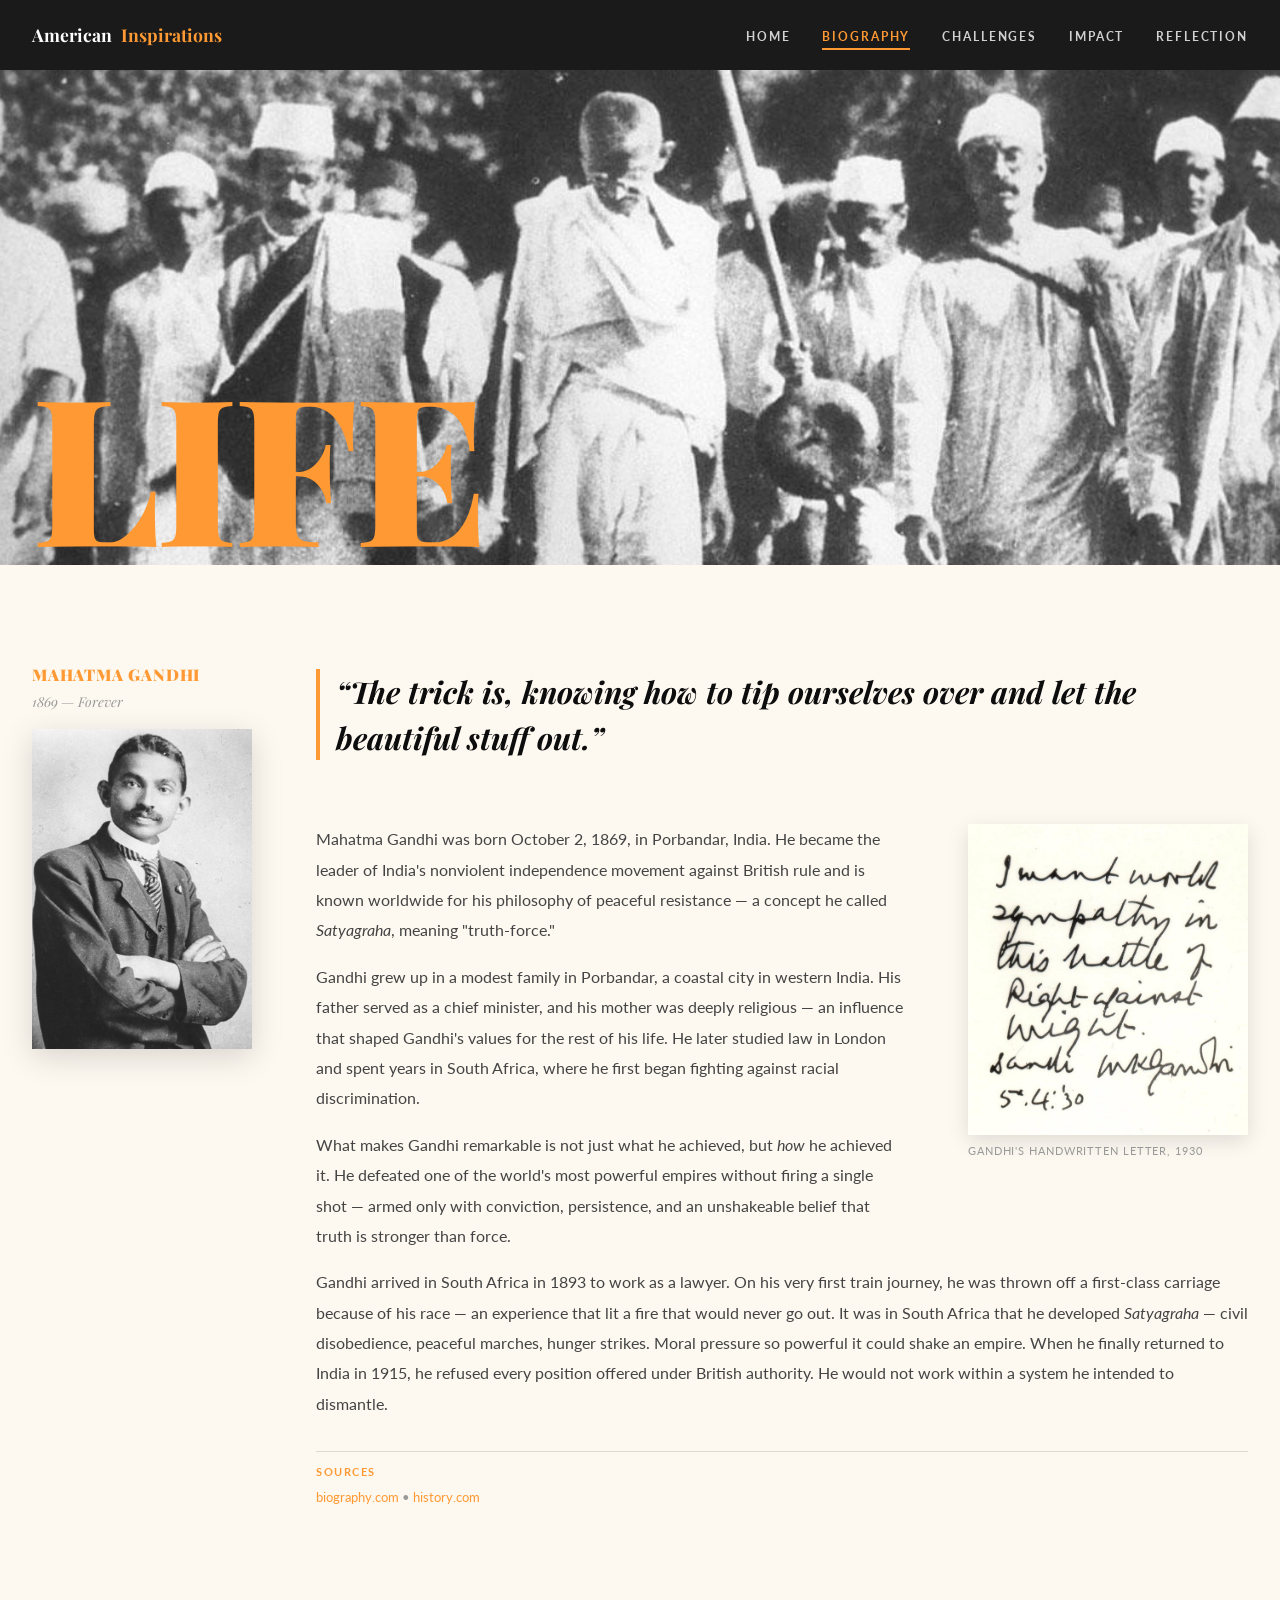
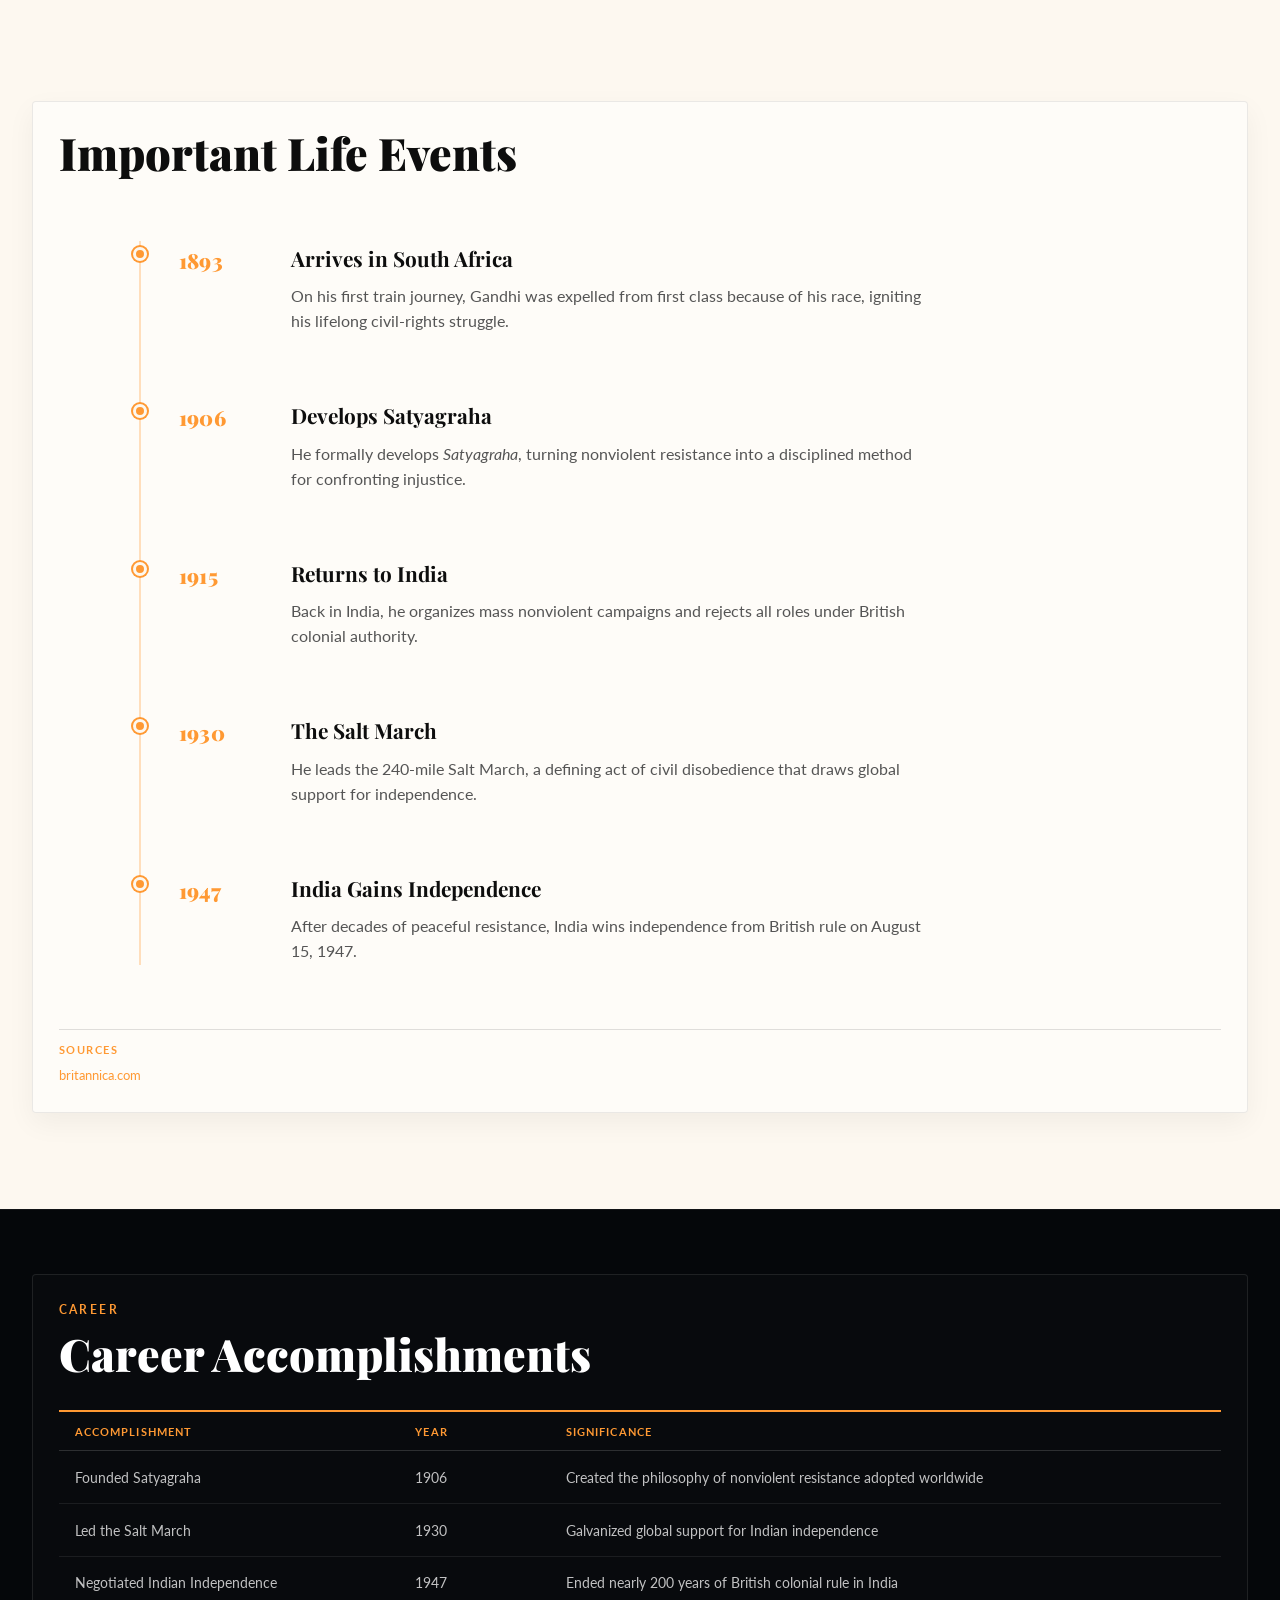
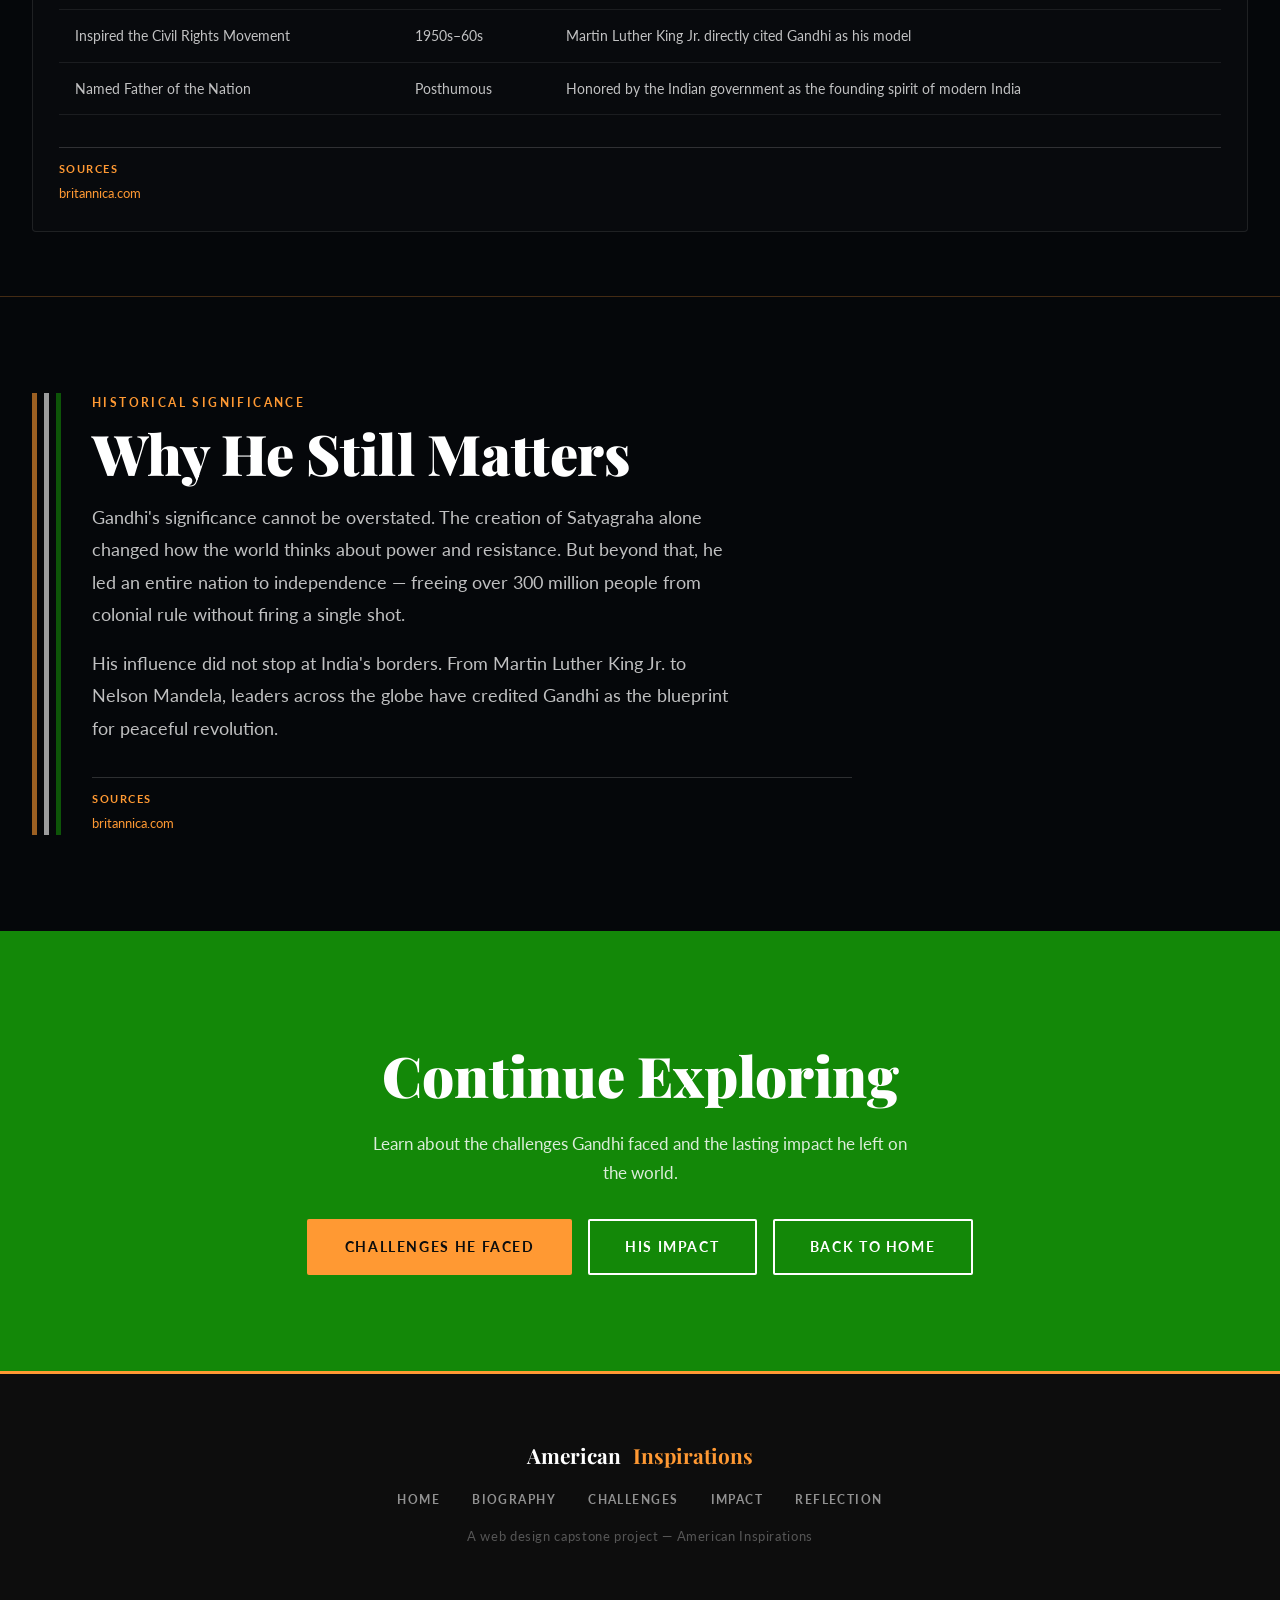
==== biography.html @ c7eaa571 "brooo" ====
<!DOCTYPE html>
<html lang="en">
<head>
  <!-- biography page — mahatma gandhi -->
  <meta charset="UTF-8" />
  <meta name="viewport" content="width=device-width, initial-scale=1.0" />
  <meta name="description" content="Biography of Mahatma Gandhi — his early life, career, and historical significance." />
  <meta name="keywords" content="Gandhi biography, Porbandar, Satyagraha, Salt March, India independence" />
  <title>Father of the Nation | Mahatma Gandhi</title>
  <link rel="icon" type="image/x-icon" href="images/GANDHIII.png">
  <link rel="preconnect" href="https://fonts.googleapis.com" />
  <link rel="preconnect" href="https://fonts.gstatic.com" crossorigin />
  <link href="https://fonts.googleapis.com/css2?family=Playfair+Display:ital,wght@0,400;0,700;0,900;1,400;1,700&family=Lato:wght@300;400;700&display=swap" rel="stylesheet" />
  <link rel="stylesheet" href="style.css" />
</head>
<body class="bio-page">

  <!-- navbar -->
  <nav class="navbar" id="navbar">
    <div class="nav-logo">
      <span class="nav-logo-main">American</span>
      <span class="nav-logo-accent">Inspirations</span>
    </div>
    <button class="nav-toggle" id="navToggle" aria-label="Toggle navigation">
      <span></span><span></span><span></span>
    </button>
    <ul class="nav-links" id="navLinks">
      <li><a href="index.html">Home</a></li>
      <li><a href="biography.html" class="active">Biography</a></li>
      <li><a href="challenges.html">Challenges</a></li>
      <li><a href="impact.html">Impact</a></li>
      <li><a href="reflection.html">Reflection</a></li>
    </ul>
  </nav>

  <!-- editorial banner -->
  <header class="editorial-banner">
    <img src="images/biography/pt3.jpg" alt="Gandhi leading the Salt March" class="editorial-banner-img" />
    <div class="editorial-banner-text">LIFE</div>
  </header>

  <!-- bradbury-style editorial layout -->
  <section class="mag-layout fade-on-scroll">
    <div class="mag-inner">

      <!-- left column: name, dates, portrait -->
      <div class="mag-left">
        <p class="mag-name">Mahatma Gandhi</p>
        <p class="mag-dates">1869 &mdash; Forever</p>
        <div class="mag-portrait-wrap">
          <img src="images/biography/GandhiLawyer.jpg" alt="Mahatma Gandhi" class="mag-portrait" />
        </div>
      </div>

      <!-- right column: pull quote + body text + floating image -->
      <div class="mag-right">
        <p class="mag-pullquote">
          &ldquo;The trick is, knowing how to tip ourselves over and let the beautiful stuff out.&rdquo;
        </p>

        <div class="mag-body-wrap">

          <!-- floating image sits inside the text flow -->
          <div class="mag-float-img">
            <img src="images/biography/Gandhiwriting.jpg" alt="Gandhi's handwritten letter" />
            <span class="mag-float-caption">Gandhi's handwritten letter, 1930</span>
          </div>

          <p class="mag-body">
            Mahatma Gandhi was born October 2, 1869, in Porbandar, India. He became
            the leader of India's nonviolent independence movement against British rule
            and is known worldwide for his philosophy of peaceful resistance — a concept
            he called <em>Satyagraha</em>, meaning "truth-force."
          </p>
          <p class="mag-body">
            Gandhi grew up in a modest family in Porbandar, a coastal city in western
            India. His father served as a chief minister, and his mother was deeply
            religious — an influence that shaped Gandhi's values for the rest of his
            life. He later studied law in London and spent years in South Africa,
            where he first began fighting against racial discrimination.
          </p>
          <p class="mag-body">
            What makes Gandhi remarkable is not just what he achieved, but <em>how</em>
            he achieved it. He defeated one of the world's most powerful empires
            without firing a single shot — armed only with conviction, persistence,
            and an unshakeable belief that truth is stronger than force.
          </p>
          <p class="mag-body">
            Gandhi arrived in South Africa in 1893 to work as a lawyer. On his very
            first train journey, he was thrown off a first-class carriage because of
            his race — an experience that lit a fire that would never go out. It was
            in South Africa that he developed <em>Satyagraha</em> — civil disobedience,
            peaceful marches, hunger strikes. Moral pressure so powerful it could shake
            an empire. When he finally returned to India in 1915, he refused every
            position offered under British authority. He would not work within a system
            he intended to dismantle.
          </p>
          <div class="source-block">
            <p class="source-block-label">Sources</p>
            <p class="bio-source">
              <a href="https://www.biography.com/political-figures/mahatma-gandhi" target="_blank">biography.com</a> &bull;
              <a href="https://www.history.com/articles/mahatma-gandhi" target="_blank">history.com</a>
            </p>
          </div>
        </div>
      </div>

    </div>
  </section>

  <!-- important life events timeline -->
  <section class="bio-timeline fade-on-scroll">
    <div class="bio-timeline-inner">
      <h2 class="editorial-section-title">Important Life Events</h2>
      <div class="timeline">

        <div class="timeline-item">
          <div class="timeline-dot"></div>
          <div class="timeline-date">1893</div>
          <div class="timeline-content">
            <h3 class="timeline-title">Arrives in South Africa</h3>
            <p class="timeline-body">On his first train journey, Gandhi was expelled from first class because of his race, igniting his lifelong civil-rights struggle.</p>
          </div>
        </div>

        <div class="timeline-item">
          <div class="timeline-dot"></div>
          <div class="timeline-date">1906</div>
          <div class="timeline-content">
            <h3 class="timeline-title">Develops Satyagraha</h3>
            <p class="timeline-body">He formally develops <em>Satyagraha</em>, turning nonviolent resistance into a disciplined method for confronting injustice.</p>
          </div>
        </div>

        <div class="timeline-item">
          <div class="timeline-dot"></div>
          <div class="timeline-date">1915</div>
          <div class="timeline-content">
            <h3 class="timeline-title">Returns to India</h3>
            <p class="timeline-body">Back in India, he organizes mass nonviolent campaigns and rejects all roles under British colonial authority.</p>
          </div>
        </div>

        <div class="timeline-item">
          <div class="timeline-dot"></div>
          <div class="timeline-date">1930</div>
          <div class="timeline-content">
            <h3 class="timeline-title">The Salt March</h3>
            <p class="timeline-body">He leads the 240-mile Salt March, a defining act of civil disobedience that draws global support for independence.</p>
          </div>
        </div>

        <div class="timeline-item">
          <div class="timeline-dot"></div>
          <div class="timeline-date">1947</div>
          <div class="timeline-content">
            <h3 class="timeline-title">India Gains Independence</h3>
            <p class="timeline-body">After decades of peaceful resistance, India wins independence from British rule on August 15, 1947.</p>
          </div>
        </div>

      </div>
      <div class="source-block">
        <p class="source-block-label">Sources</p>
        <p class="bio-source">
          <a href="https://www.britannica.com/biography/Mahatma-Gandhi" target="_blank">britannica.com</a>
        </p>
      </div>
    </div>
  </section>

  <!-- accomplishments table -->
  <section class="bio-section bio-section--navy fade-on-scroll">
    <div class="bio-section-inner bio-section-inner--full">
      <p class="section-label">Career</p>
      <h2 class="editorial-section-title editorial-section-title--light">Career Accomplishments</h2>
      <table class="bio-table">
        <thead>
          <tr>
            <th>Accomplishment</th>
            <th>Year</th>
            <th>Significance</th>
          </tr>
        </thead>
        <tbody>
          <tr>
            <td>Founded Satyagraha</td>
            <td>1906</td>
            <td>Created the philosophy of nonviolent resistance adopted worldwide</td>
          </tr>
          <tr>
            <td>Led the Salt March</td>
            <td>1930</td>
            <td>Galvanized global support for Indian independence</td>
          </tr>
          <tr>
            <td>Negotiated Indian Independence</td>
            <td>1947</td>
            <td>Ended nearly 200 years of British colonial rule in India</td>
          </tr>
          <tr>
            <td>Inspired the Civil Rights Movement</td>
            <td>1950s–60s</td>
            <td>Martin Luther King Jr. directly cited Gandhi as his model</td>
          </tr>
          <tr>
            <td>Named Father of the Nation</td>
            <td>Posthumous</td>
            <td>Honored by the Indian government as the founding spirit of modern India</td>
          </tr>
        </tbody>
      </table>
      <div class="source-block source-block--light">
        <p class="source-block-label">Sources</p>
        <p class="bio-source bio-source--light">
          <a href="https://www.britannica.com/summary/Mahatma-Gandhis-Achievements" target="_blank">britannica.com</a>
        </p>
      </div>
    </div>
  </section>

  <!-- historical significance -->
  <section class="bio-significance fade-on-scroll">
    <div class="bio-sig-inner">
      <div class="why-flag-stripe why-flag-stripe--saffron" aria-hidden="true"></div>
      <div class="why-flag-stripe why-flag-stripe--white" aria-hidden="true"></div>
      <div class="why-flag-stripe why-flag-stripe--green" aria-hidden="true"></div>
      <div class="bio-sig-content">
        <p class="section-label">Historical Significance</p>
        <h2 class="why-heading">Why He Still Matters</h2>
        <p class="why-body">
          Gandhi's significance cannot be overstated. The creation of Satyagraha alone
          changed how the world thinks about power and resistance. But beyond that,
          he led an entire nation to independence — freeing over 300 million people
          from colonial rule without firing a single shot.
        </p>
        <p class="why-body" style="margin-top:1rem;">
          His influence did not stop at India's borders. From Martin Luther King Jr.
          to Nelson Mandela, leaders across the globe have credited Gandhi as the
          blueprint for peaceful revolution.
        </p>
        <div class="source-block source-block--light">
          <p class="source-block-label">Sources</p>
          <p class="bio-source bio-source--light">
            <a href="https://www.britannica.com/biography/Mahatma-Gandhi" target="_blank">britannica.com</a>
          </p>
        </div>
      </div>
    </div>
  </section>

  <!-- call to action -->
  <section class="cta-section fade-on-scroll">
    <h2 class="cta-heading">Continue Exploring</h2>
    <p class="cta-sub">Learn about the challenges Gandhi faced and the lasting impact he left on the world.</p>
    <div class="cta-buttons">
      <a href="challenges.html" class="btn btn-primary">Challenges He Faced</a>
      <a href="impact.html" class="btn btn-outline">His Impact</a>
      <a href="index.html" class="btn btn-outline">Back to Home</a>
    </div>
  </section>

  <!-- footer -->
  <footer class="site-footer">
    <div class="footer-inner">
      <div class="footer-logo">
        <span class="nav-logo-main">American</span>
        <span class="nav-logo-accent">Inspirations</span>
      </div>
      <nav class="footer-nav" aria-label="Footer navigation">
        <a href="index.html">Home</a>
        <a href="biography.html">Biography</a>
        <a href="challenges.html">Challenges</a>
        <a href="impact.html">Impact</a>
        <a href="reflection.html">Reflection</a>
      </nav>
      <p class="footer-credit">A web design capstone project &mdash; American Inspirations</p>
    </div>
  </footer>

  <!-- javascript -->
  <script>
    const navbar = document.getElementById('navbar');
    window.addEventListener('scroll', () => {
      navbar.classList.toggle('scrolled', window.scrollY > 80);
    });

    const navToggle = document.getElementById('navToggle');
    const navLinks  = document.getElementById('navLinks');
    navToggle.addEventListener('click', () => {
      navLinks.classList.toggle('open');
      navToggle.classList.toggle('active');
    });

    const observer = new IntersectionObserver((entries) => {
      entries.forEach(entry => {
        if (entry.isIntersecting) {
          entry.target.classList.add('visible');
          observer.unobserve(entry.target);
        }
      });
    }, { threshold: 0.08 });

    document.querySelectorAll('.fade-on-scroll').forEach(el => observer.observe(el));
  </script>

</body>
</html>
---- style.css ----
/* variables */

:root {
  --saffron      : #FF9933;
  --saffron-dark : #D97D1A;
  --white        : #FFFFFF;
  --green        : #138808;
  --navy         : #000080;
  --dark         : #0D0D0D;
  --dark-mid     : #1A1A1A;
  --cream        : #FDF8F0;

  --font-display : 'Playfair Display', Georgia, serif;
  --font-body    : 'Lato', Arial, sans-serif;

  --space-xs  : 0.5rem;
  --space-sm  : 1rem;
  --space-md  : 2rem;
  --space-lg  : 4rem;
  --space-xl  : 6rem;

  --max-width  : 1280px;
  --nav-height : 70px;

  --transition-fast : 0.2s ease;
  --transition-med  : 0.4s ease;
  --transition-slow : 0.7s ease;
}


/* reset */

*, *::before, *::after {
  box-sizing: border-box;
  margin: 0;
  padding: 0;
}

html { scroll-behavior: smooth; }

body {
  font-family: var(--font-body);
  background-color: var(--cream);
  color: var(--dark);
  line-height: 1.7;
  overflow-x: hidden;
}

img { display: block; max-width: 100%; height: auto; }
a   { color: inherit; text-decoration: none; }
ul  { list-style: none; }


/* typography */

.section-label {
  font-family: var(--font-body);
  font-weight: 700;
  font-size: 0.75rem;
  letter-spacing: 0.2em;
  text-transform: uppercase;
  color: var(--saffron);
  margin-bottom: var(--space-xs);
}

.section-heading {
  font-family: var(--font-display);
  font-size: clamp(1.8rem, 4vw, 3rem);
  font-weight: 700;
  line-height: 1.2;
  color: var(--dark);
  margin-bottom: var(--space-sm);
}


/* buttons */

.btn {
  display: inline-block;
  font-family: var(--font-body);
  font-weight: 700;
  font-size: 0.85rem;
  letter-spacing: 0.12em;
  text-transform: uppercase;
  padding: 0.9rem 2.2rem;
  border-radius: 2px;
  cursor: pointer;
  transition: all var(--transition-fast);
  border: 2px solid transparent;
}

.btn-primary {
  background-color: var(--saffron);
  color: var(--dark);
  border-color: var(--saffron);
}

.btn-primary:hover {
  background-color: var(--saffron-dark);
  border-color: var(--saffron-dark);
  transform: translateY(-2px);
  box-shadow: 0 6px 20px rgba(255, 153, 51, 0.4);
}

.btn-secondary {
  background-color: var(--dark);
  color: var(--white);
  border-color: var(--dark);
}

.btn-secondary:hover {
  background-color: var(--navy);
  border-color: var(--navy);
  transform: translateY(-2px);
}

.btn-outline {
  background-color: transparent;
  color: var(--white);
  border-color: var(--white);
}

.btn-outline:hover {
  background-color: var(--white);
  color: var(--dark);
  transform: translateY(-2px);
}


/* navbar */

.navbar {
  position: fixed;
  top: 0; left: 0; right: 0;
  z-index: 1000;
  display: flex;
  align-items: center;
  justify-content: space-between;
  padding: 0 var(--space-md);
  height: var(--nav-height);
  transition: background-color var(--transition-med), box-shadow var(--transition-med);
}

.navbar.scrolled {
  background-color: var(--dark-mid);
  box-shadow: 0 2px 20px rgba(0, 0, 0, 0.5);
}

.nav-logo {
  font-family: var(--font-display);
  font-size: 1.1rem;
  font-weight: 700;
}

.nav-logo-main   { color: var(--white); }
.nav-logo-accent { color: var(--saffron); margin-left: 0.3em; }

.nav-links {
  display: flex;
  align-items: center;
  gap: var(--space-md);
}

.nav-links a {
  font-family: var(--font-body);
  font-weight: 700;
  font-size: 0.78rem;
  letter-spacing: 0.15em;
  text-transform: uppercase;
  color: rgba(255, 255, 255, 0.8);
  padding-bottom: 4px;
  border-bottom: 2px solid transparent;
  transition: color var(--transition-fast), border-color var(--transition-fast);
}

.nav-links a:hover,
.nav-links a.active {
  color: var(--saffron);
  border-bottom-color: var(--saffron);
}

.nav-toggle {
  display: none;
  flex-direction: column;
  gap: 5px;
  background: none;
  border: none;
  cursor: pointer;
  padding: 4px;
}

.nav-toggle span {
  display: block;
  width: 26px;
  height: 2px;
  background-color: var(--white);
  transition: transform var(--transition-fast), opacity var(--transition-fast);
}

.nav-toggle.active span:nth-child(1) { transform: translateY(7px) rotate(45deg); }
.nav-toggle.active span:nth-child(2) { opacity: 0; }
.nav-toggle.active span:nth-child(3) { transform: translateY(-7px) rotate(-45deg); }


/* hero */

.hero {
  position: relative;
  width: 100%;
  height: 100vh;
  min-height: 600px;
  display: flex;
  align-items: center;
  justify-content: center;
  overflow: hidden;
  background-color: var(--dark);
  background-image: url('images/gandhihero.jpg');
  background-size: cover;
  background-position: center top;
}

.hero-overlay {
  position: absolute;
  inset: 0;
  background: linear-gradient(
    to bottom,
    rgba(0,0,0,0.65) 0%,
    rgba(0,0,0,0.50) 50%,
    rgba(0,0,0,0.75) 100%
  );
  z-index: 1;
}

.hero-content {
  position: relative;
  z-index: 2;
  text-align: center;
  padding: var(--space-md);
  max-width: 900px;
  animation: heroFadeUp 1.2s ease both;
}

@keyframes heroFadeUp {
  from { opacity: 0; transform: translateY(30px); }
  to   { opacity: 1; transform: translateY(0); }
}

.hero-eyebrow {
  font-weight: 300;
  font-size: 0.8rem;
  letter-spacing: 0.3em;
  text-transform: uppercase;
  color: var(--saffron);
  margin-bottom: var(--space-sm);
  animation: heroFadeUp 1.2s 0.2s ease both;
}

.hero-title {
  font-family: var(--font-display);
  font-weight: 900;
  line-height: 0.95;
  margin-bottom: var(--space-sm);
  animation: heroFadeUp 1.2s 0.3s ease both;
}

.hero-title-first {
  display: block;
  font-size: clamp(3rem, 10vw, 8rem);
  font-style: italic;
  color: var(--cream);
  letter-spacing: -0.02em;
}

.hero-title-last {
  display: block;
  font-size: clamp(4rem, 14vw, 11rem);
  color: var(--saffron);
  letter-spacing: -0.03em;
}

.hero-subtitle {
  font-weight: 300;
  font-size: clamp(0.85rem, 2vw, 1.1rem);
  letter-spacing: 0.2em;
  text-transform: uppercase;
  color: rgba(255,255,255,0.7);
  margin-bottom: var(--space-sm);
  animation: heroFadeUp 1.2s 0.4s ease both;
}

.hero-divider {
  width: 60px;
  height: 2px;
  background: var(--saffron);
  margin: var(--space-sm) auto;
  animation: heroFadeUp 1.2s 0.5s ease both;
}

.hero-dates {
  font-family: var(--font-display);
  font-style: italic;
  color: rgba(255,255,255,0.55);
  font-size: 0.9rem;
  letter-spacing: 0.05em;
  margin-bottom: var(--space-md);
  animation: heroFadeUp 1.2s 0.55s ease both;
}

.hero-content .btn-primary { animation: heroFadeUp 1.2s 0.7s ease both; }

/* scroll arrow */

.scroll-indicator {
  position: absolute;
  bottom: 2rem;
  left: 50%;
  transform: translateX(-50%);
  z-index: 2;
  display: flex;
  flex-direction: column;
  align-items: center;
  gap: 6px;
  color: rgba(255,255,255,0.4);
  font-size: 0.65rem;
  letter-spacing: 0.2em;
  text-transform: uppercase;
  animation: heroFadeUp 2s 1.2s ease both;
}

.scroll-arrow {
  font-size: 1.4rem;
  animation: bounce 2s ease infinite;
}

@keyframes bounce {
  0%, 100% { transform: translateY(0); opacity: 0.4; }
  50%       { transform: translateY(6px); opacity: 1; }
}


/* quote section */

.quote-split {
  display: grid;
  grid-template-columns: 1fr 1fr;
  min-height: 950px;
}

.quote-left {
  background-color: var(--saffron);
  padding: var(--space-xl) var(--space-lg);
  display: flex;
  flex-direction: column;
  justify-content: center;
  position: relative;
  overflow: hidden;
  min-height: 750px;
}

.quote-mark {
  font-family: var(--font-display);
  font-size: 12rem;
  line-height: 0.6;
  color: rgba(255,255,255,0.25);
  position: absolute;
  top: var(--space-md);
  left: var(--space-md);
  pointer-events: none;
  user-select: none;
}

.quote-text {
  font-family: var(--font-display);
  font-size: clamp(2rem, 4vw, 3.2rem);
  font-style: italic;
  font-weight: 700;
  color: var(--white);
  line-height: 1.4;
  position: relative;
  z-index: 1;
  margin-bottom: var(--space-md);
  max-width: 720px;
}

.quote-author {
  font-weight: 700;
  font-size: 0.85rem;
  letter-spacing: 0.15em;
  text-transform: uppercase;
  color: rgba(255,255,255,0.85);
}

.quote-right {
  background-color: var(--dark-mid);
  overflow: hidden;
  display: flex;
  align-items: center;
  justify-content: center;
}

.quote-img {
  width: 100%;
  height: 100%;
  object-fit: cover;
  opacity: 0.85;
  transition: transform var(--transition-slow), opacity var(--transition-slow);
}

.quote-right:hover .quote-img {
  transform: scale(1.04);
  opacity: 1;
}


/* intro section */

.intro-section {
  display: grid;
  grid-template-columns: 1fr 1fr;
  gap: var(--space-lg);
  align-items: center;
  max-width: var(--max-width);
  margin: 0 auto;
  padding: var(--space-xl) var(--space-md);
}

.intro-text-col { padding-right: var(--space-md); }

.intro-body {
  font-size: 1.05rem;
  color: #333;
  margin-bottom: var(--space-sm);
  line-height: 1.8;
}

.intro-text-col .btn-secondary { margin-top: var(--space-sm); }

.intro-photos-col {
  position: relative;
  height: 480px;
}

.photo-frame {
  position: absolute;
  background: var(--white);
  padding: 10px 10px 40px 10px;
  box-shadow: 0 15px 50px rgba(0,0,0,0.2);
  transition: transform var(--transition-med), box-shadow var(--transition-med);
}

.photo-frame img {
  width: 100%;
  height: 260px;
  object-fit: cover;
}

.photo-caption {
  display: block;
  font-size: 0.75rem;
  letter-spacing: 0.1em;
  text-align: center;
  color: #777;
  margin-top: 8px;
  text-transform: uppercase;
}

.photo-frame--top    { width: 72%; top: 0; left: 0; transform: rotate(-3deg); z-index: 2; }
.photo-frame--bottom { width: 65%; bottom: 0; right: 0; transform: rotate(2.5deg); z-index: 3; }

.photo-frame:hover {
  transform: rotate(0deg) scale(1.03);
  box-shadow: 0 25px 60px rgba(0,0,0,0.3);
  z-index: 10;
}


/* why section */

.why-section {
  background-color: var(--dark);
  position: relative;
  overflow: hidden;
  padding: var(--space-xl) var(--space-md);
}

.why-flag-stripe          { position: absolute; top: 0; bottom: 0; width: 5px; opacity: 0.6; }
.why-flag-stripe--saffron { background: var(--saffron); left: 0; }
.why-flag-stripe--white   { background: var(--white);   left: 12px; }
.why-flag-stripe--green   { background: var(--green);   left: 24px; }

.why-inner {
  max-width: var(--max-width);
  margin: 0 auto;
  padding-left: 60px;
  position: relative;
}

.why-content { max-width: 720px; }

.why-heading {
  font-family: var(--font-display);
  font-size: clamp(2rem, 5vw, 3.5rem);
  font-weight: 900;
  color: var(--white);
  line-height: 1.15;
  margin-bottom: var(--space-sm);
}

.why-body {
  font-size: 1.1rem;
  color: rgba(255,255,255,0.75);
  line-height: 1.85;
  max-width: 640px;
}


/* facts strip */

.facts-strip {
  display: flex;
  align-items: center;
  justify-content: center;
  flex-wrap: wrap;
  background-color: var(--navy);
  padding: var(--space-lg) var(--space-md);
}

.fact-card {
  display: flex;
  flex-direction: column;
  align-items: center;
  padding: var(--space-sm) var(--space-lg);
  text-align: center;
}

.fact-number {
  font-family: var(--font-display);
  font-size: clamp(1.8rem, 4vw, 3rem);
  font-weight: 900;
  color: var(--saffron);
  line-height: 1;
  margin-bottom: var(--space-xs);
}

.fact-label {
  font-size: 0.75rem;
  font-weight: 700;
  letter-spacing: 0.15em;
  text-transform: uppercase;
  color: rgba(255,255,255,0.7);
}

.fact-divider {
  width: 1px;
  height: 60px;
  background: rgba(255,255,255,0.2);
}


/* call to action */

.cta-section {
  background-color: var(--green);
  padding: var(--space-xl) var(--space-md);
  text-align: center;
}

.cta-heading {
  font-family: var(--font-display);
  font-size: clamp(2rem, 5vw, 3.5rem);
  font-weight: 900;
  color: var(--white);
  margin-bottom: var(--space-xs);
}

.cta-sub {
  font-size: 1.05rem;
  color: rgba(255,255,255,0.85);
  margin-bottom: var(--space-md);
  max-width: 560px;
  margin-left: auto;
  margin-right: auto;
}

.cta-buttons {
  display: flex;
  gap: var(--space-sm);
  justify-content: center;
  flex-wrap: wrap;
}


/* footer */

.site-footer {
  background-color: var(--dark);
  padding: var(--space-lg) var(--space-md);
  border-top: 3px solid var(--saffron);
}

.footer-inner {
  max-width: var(--max-width);
  margin: 0 auto;
  display: flex;
  flex-direction: column;
  align-items: center;
  gap: var(--space-sm);
}

.footer-logo {
  font-family: var(--font-display);
  font-size: 1.3rem;
  font-weight: 700;
}

.footer-nav {
  display: flex;
  gap: var(--space-md);
  flex-wrap: wrap;
  justify-content: center;
}

.footer-nav a {
  font-size: 0.75rem;
  font-weight: 700;
  letter-spacing: 0.12em;
  text-transform: uppercase;
  color: rgba(255,255,255,0.55);
  transition: color var(--transition-fast);
}

.footer-nav a:hover { color: var(--saffron); }

.footer-credit {
  font-size: 0.8rem;
  color: rgba(255,255,255,0.3);
  letter-spacing: 0.05em;
}


/* scroll fade in */

.fade-on-scroll {
  opacity: 0;
  transform: translateY(30px);
  transition: opacity 0.8s ease, transform 0.8s ease;
}

.fade-on-scroll.visible {
  opacity: 1;
  transform: translateY(0);
}


/* bio page navbar */

.bio-page .navbar {
  background-color: var(--dark-mid);
}


/* editorial banner */

.editorial-banner {
  position: relative;
  width: 100%;
  height: 55vh;
  min-height: 340px;
  overflow: hidden;
  margin-top: var(--nav-height);
}

.editorial-banner-img {
  width: 100%;
  height: 100%;
  object-fit: cover;
  object-position: center;
  display: block;
}

.editorial-banner-text {
  position: absolute;
  bottom: 0;
  left: 0;
  font-family: var(--font-display);
  font-size: clamp(5rem, 16vw, 14rem);
  font-weight: 900;
  line-height: 0.85;
  color: var(--saffron);
  padding: 0 var(--space-md) var(--space-sm);
  letter-spacing: -0.02em;
}


/* magazine layout */

.mag-layout {
  background-color: var(--cream);
  padding: var(--space-xl) var(--space-md);
  position: relative;
}

.mag-inner {
  max-width: var(--max-width);
  margin: 0 auto;
  display: grid;
  grid-template-columns: 220px 1fr;
  gap: var(--space-lg);
  align-items: start;
}

.mag-left {
  position: static;
}

.mag-name {
  font-family: var(--font-display);
  font-weight: 900;
  font-size: 1rem;
  color: var(--saffron);
  text-transform: uppercase;
  letter-spacing: 0.05em;
}

.mag-dates {
  font-family: var(--font-display);
  font-style: italic;
  font-size: 0.85rem;
  color: #999;
  margin-top: 2px;
  margin-bottom: var(--space-sm);
}

.mag-portrait {
  width: 100%;
  height: 320px;
  object-fit: cover;
  object-position: top;
  display: block;
  box-shadow: 0 8px 30px rgba(0,0,0,0.15);
}

.mag-right { padding-top: var(--space-xs); }

.mag-pullquote {
  font-family: var(--font-display);
  font-size: clamp(1.2rem, 2.5vw, 1.9rem);
  font-style: italic;
  font-weight: 700;
  color: var(--dark);
  line-height: 1.5;
  border-left: 4px solid var(--saffron);
  padding-left: var(--space-sm);
  margin-bottom: var(--space-lg);
}

.mag-body-wrap { position: relative; }

.mag-float-img {
  float: right;
  width: 280px;
  margin: 0 0 var(--space-md) var(--space-lg);
}

.mag-float-img img {
  width: 100%;
  display: block;
  box-shadow: 0 6px 20px rgba(0,0,0,0.12);
}

.mag-float-caption {
  display: block;
  font-size: 0.7rem;
  letter-spacing: 0.08em;
  color: #999;
  text-transform: uppercase;
  margin-top: 6px;
}

.mag-body {
  font-size: 1rem;
  color: #444;
  line-height: 1.9;
  margin-bottom: var(--space-sm);
}

.source-block {
  margin-top: var(--space-md);
  padding-top: 0.7rem;
  border-top: 1px solid rgba(0, 0, 0, 0.12);
}

.source-block--light { border-top-color: rgba(255, 255, 255, 0.16); }

.source-block-label {
  font-size: 0.67rem;
  font-weight: 700;
  letter-spacing: 0.14em;
  text-transform: uppercase;
  color: var(--saffron);
  margin-bottom: 0.35rem;
}

.bio-source { font-size: 0.8rem; color: #999; margin-top: 0; }
.bio-source a { color: var(--saffron); }
.bio-source a:hover { text-decoration: underline; }
.bio-source--light { color: rgba(255,255,255,0.45); }
.bio-source--light a { color: var(--saffron); }


/* timeline */

.bio-timeline {
  padding: var(--space-xl) var(--space-md);
  background-color: var(--cream);
}

.bio-timeline-inner {
  max-width: var(--max-width);
  margin: 0 auto;
  background-color: rgba(255, 255, 255, 0.55);
  border: 1px solid rgba(0, 0, 0, 0.08);
  border-radius: 4px;
  box-shadow: 0 10px 28px rgba(0, 0, 0, 0.05);
  padding: clamp(1rem, 2vw, 1.75rem);
}

.editorial-section-title {
  font-family: var(--font-display);
  font-size: clamp(1.8rem, 4vw, 2.8rem);
  font-weight: 900;
  color: var(--dark);
  line-height: 1.1;
  margin-bottom: var(--space-md);
}

.editorial-section-title--light { color: var(--white); }

.timeline {
  position: relative;
  margin-top: var(--space-lg);
  padding-left: 120px;
}

.timeline::before {
  content: '';
  position: absolute;
  left: 80px;
  top: 0; bottom: 0;
  width: 2px;
  background: var(--saffron);
  opacity: 0.3;
}

.timeline-item {
  position: relative;
  display: grid;
  grid-template-columns: 80px 1fr;
  gap: var(--space-md);
  margin-bottom: var(--space-lg);
}

.timeline-dot {
  position: absolute;
  left: -46px;
  top: 6px;
  width: 14px;
  height: 14px;
  border-radius: 50%;
  background: var(--saffron);
  border: 3px solid var(--cream);
  box-shadow: 0 0 0 2px var(--saffron);
}

.timeline-date {
  font-family: var(--font-display);
  font-weight: 900;
  font-size: 1.3rem;
  color: var(--saffron);
  padding-top: 2px;
  white-space: nowrap;
  letter-spacing: 0.02em;
}

.timeline-title {
  font-family: var(--font-display);
  font-size: 1.3rem;
  font-weight: 700;
  color: var(--dark);
  margin-bottom: var(--space-xs);
}

.timeline-body {
  font-size: 0.98rem;
  color: #555;
  line-height: 1.6;
  max-width: 70ch;
}


/* accomplishments table */

.bio-section { padding: var(--space-lg) var(--space-md); }
.bio-section--dark { background-color: var(--dark); }
.bio-section--navy {
  background-color: #05070a;
  border-top: 1px solid rgba(255, 255, 255, 0.05);
}

.bio-section-inner--full {
  background-color: rgba(255, 255, 255, 0.015);
  border: 1px solid rgba(255, 255, 255, 0.09);
  border-radius: 4px;
  padding: clamp(1rem, 2vw, 1.8rem);
}

.bio-section-inner {
  max-width: var(--max-width);
  margin: 0 auto;
}

.bio-table {
  width: 100%;
  border-collapse: collapse;
  margin-top: var(--space-sm);
  border-top: 2px solid var(--saffron);
}

.bio-table th {
  background-color: transparent;
  color: var(--saffron);
  font-weight: 700;
  letter-spacing: 0.1em;
  text-transform: uppercase;
  font-size: 0.7rem;
  padding: 0.6rem 1rem;
  text-align: left;
  border-bottom: 1px solid rgba(255,255,255,0.15);
}

.bio-table td {
  padding: 0.9rem 1rem;
  font-size: 0.9rem;
  color: rgba(255,255,255,0.75);
  border-bottom: 1px solid rgba(255,255,255,0.08);
  line-height: 1.6;
}

.bio-table tbody tr:hover td {
  background-color: rgba(255,153,51,0.06);
  color: var(--white);
}


/* historical significance */

.bio-significance {
  background-color: #05070a;
  position: relative;
  overflow: hidden;
  padding: var(--space-xl) var(--space-md);
  border-top: 1px solid rgba(255, 153, 51, 0.25);
}

.bio-sig-inner {
  max-width: var(--max-width);
  margin: 0 auto;
  padding-left: 60px;
  position: relative;
}

.bio-sig-content { max-width: 760px; }


/* media queries */

@media (max-width: 1024px) {
  .intro-section    { grid-template-columns: 1fr; gap: var(--space-md); }
  .intro-text-col   { padding-right: 0; }
  .intro-photos-col { height: 380px; }
  .quote-split      { grid-template-columns: 1fr; }
  .quote-right      { min-height: 300px; }
  .fact-divider     { display: none; }
  .facts-strip      { gap: var(--space-sm); }
  .mag-inner        { grid-template-columns: 1fr; }
  .mag-left         { position: static; display: flex; gap: var(--space-md); align-items: flex-start; }
  .mag-portrait     { width: 140px; height: 180px; flex-shrink: 0; }
}

@media (max-width: 768px) {
  :root { --nav-height: 60px; }

  .nav-toggle { display: flex; }

  .nav-links {
    display: none;
    flex-direction: column;
    position: absolute;
    top: var(--nav-height);
    left: 0; right: 0;
    background-color: var(--dark-mid);
    padding: var(--space-sm) var(--space-md) var(--space-md);
    gap: var(--space-sm);
    border-top: 2px solid var(--saffron);
  }

  .nav-links.open   { display: flex; }
  .nav-links a      { font-size: 1rem; }

  .hero-title-first { font-size: 3rem; }
  .hero-title-last  { font-size: 4.5rem; }

  .quote-left       { padding: var(--space-lg) var(--space-sm); }
  .quote-text       { font-size: 1.4rem; }
  .intro-photos-col { height: 300px; }
  .photo-frame--top    { width: 80%; }
  .photo-frame--bottom { width: 70%; }

  .why-inner   { padding-left: 40px; }
  .cta-buttons { flex-direction: column; align-items: center; }
  .footer-nav  { gap: var(--space-sm); }

  .editorial-banner   { height: 40vh; }
  .mag-left           { flex-direction: column; }
  .mag-portrait       { width: 100%; height: 260px; }
  .mag-float-img      { float: none; width: 100%; margin: 0 0 var(--space-md); }
  .timeline           { padding-left: 60px; }
  .timeline::before   { left: 20px; }
  .timeline-dot       { left: -46px; }
  .timeline-item      { grid-template-columns: 60px 1fr; }
  .bio-table          { font-size: 0.82rem; }
  .bio-table th,
  .bio-table td       { padding: 0.6rem 0.6rem; }
  .bio-sig-inner      { padding-left: 40px; }
}

@media (max-width: 480px) {
  .hero-title-first { font-size: 2.2rem; }
  .hero-title-last  { font-size: 3.5rem; }
  .facts-strip      { flex-direction: column; }
  .fact-card        { padding: var(--space-sm); }
}
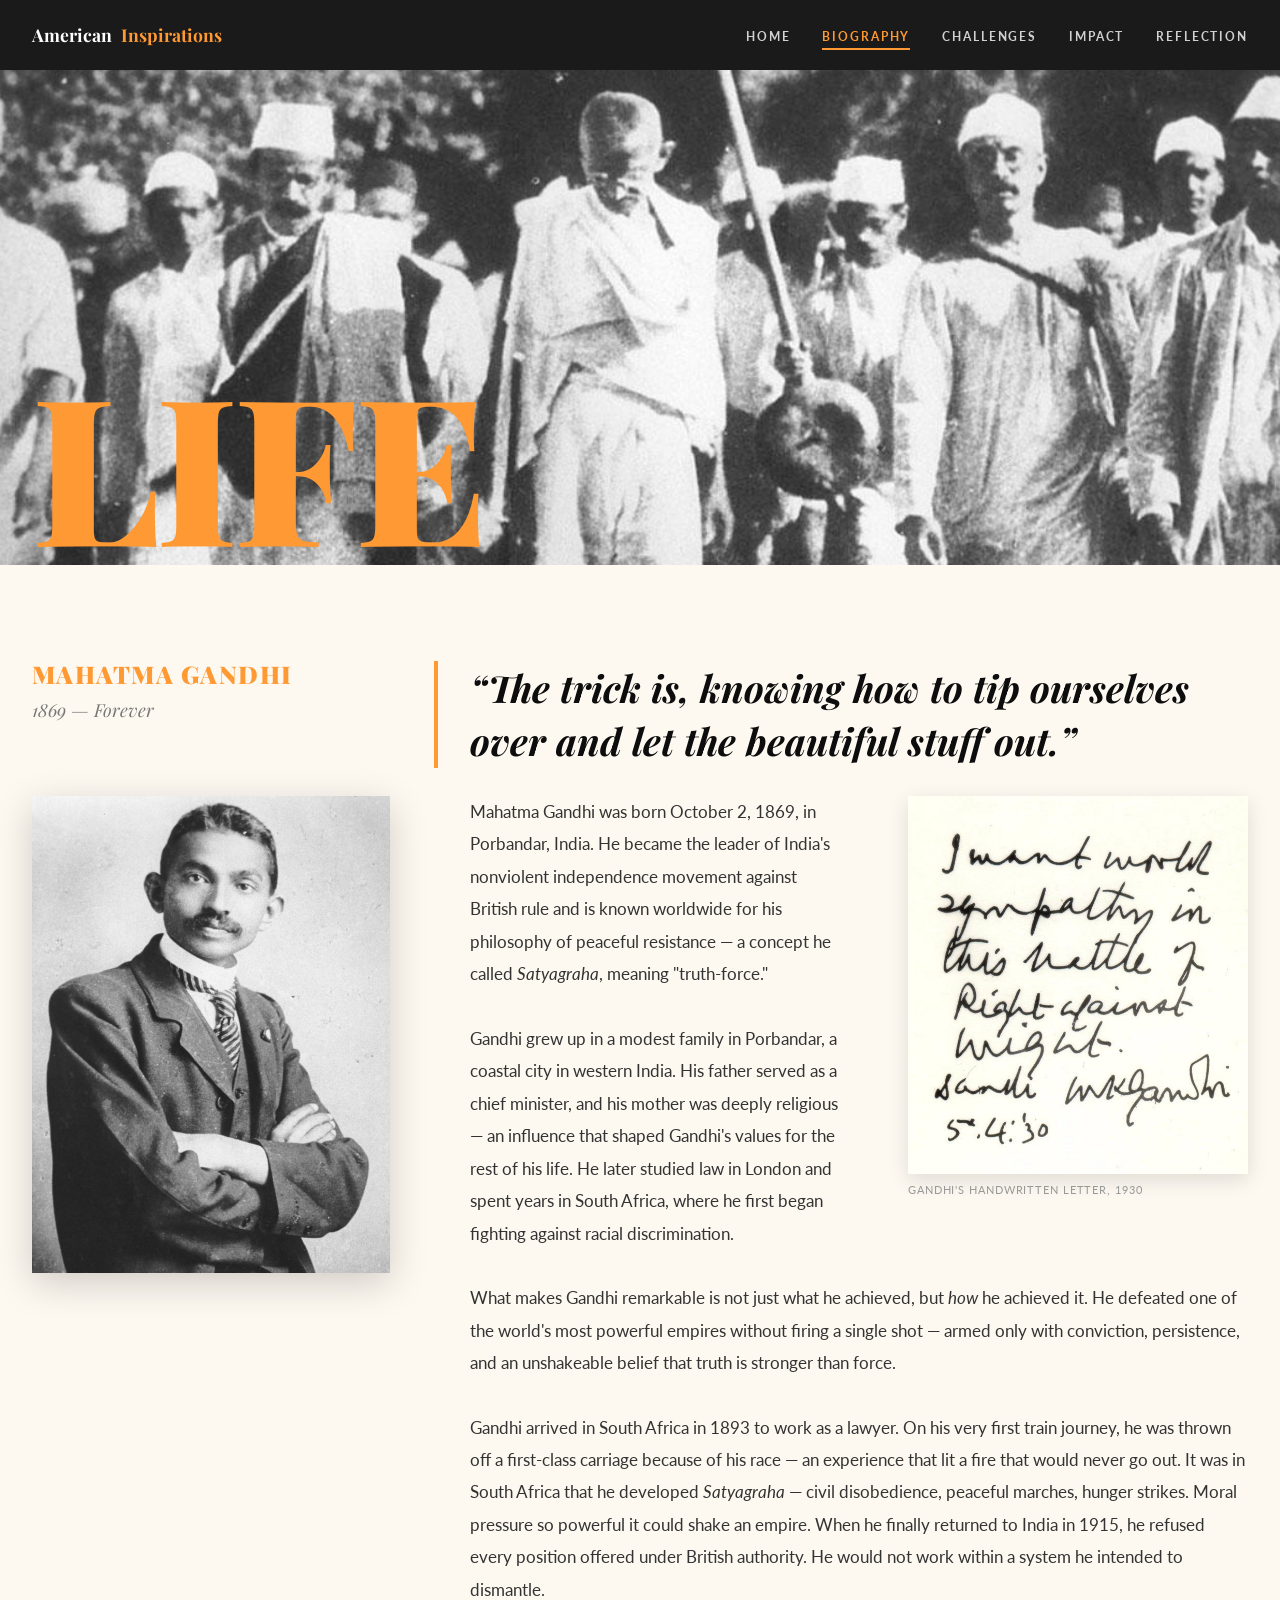
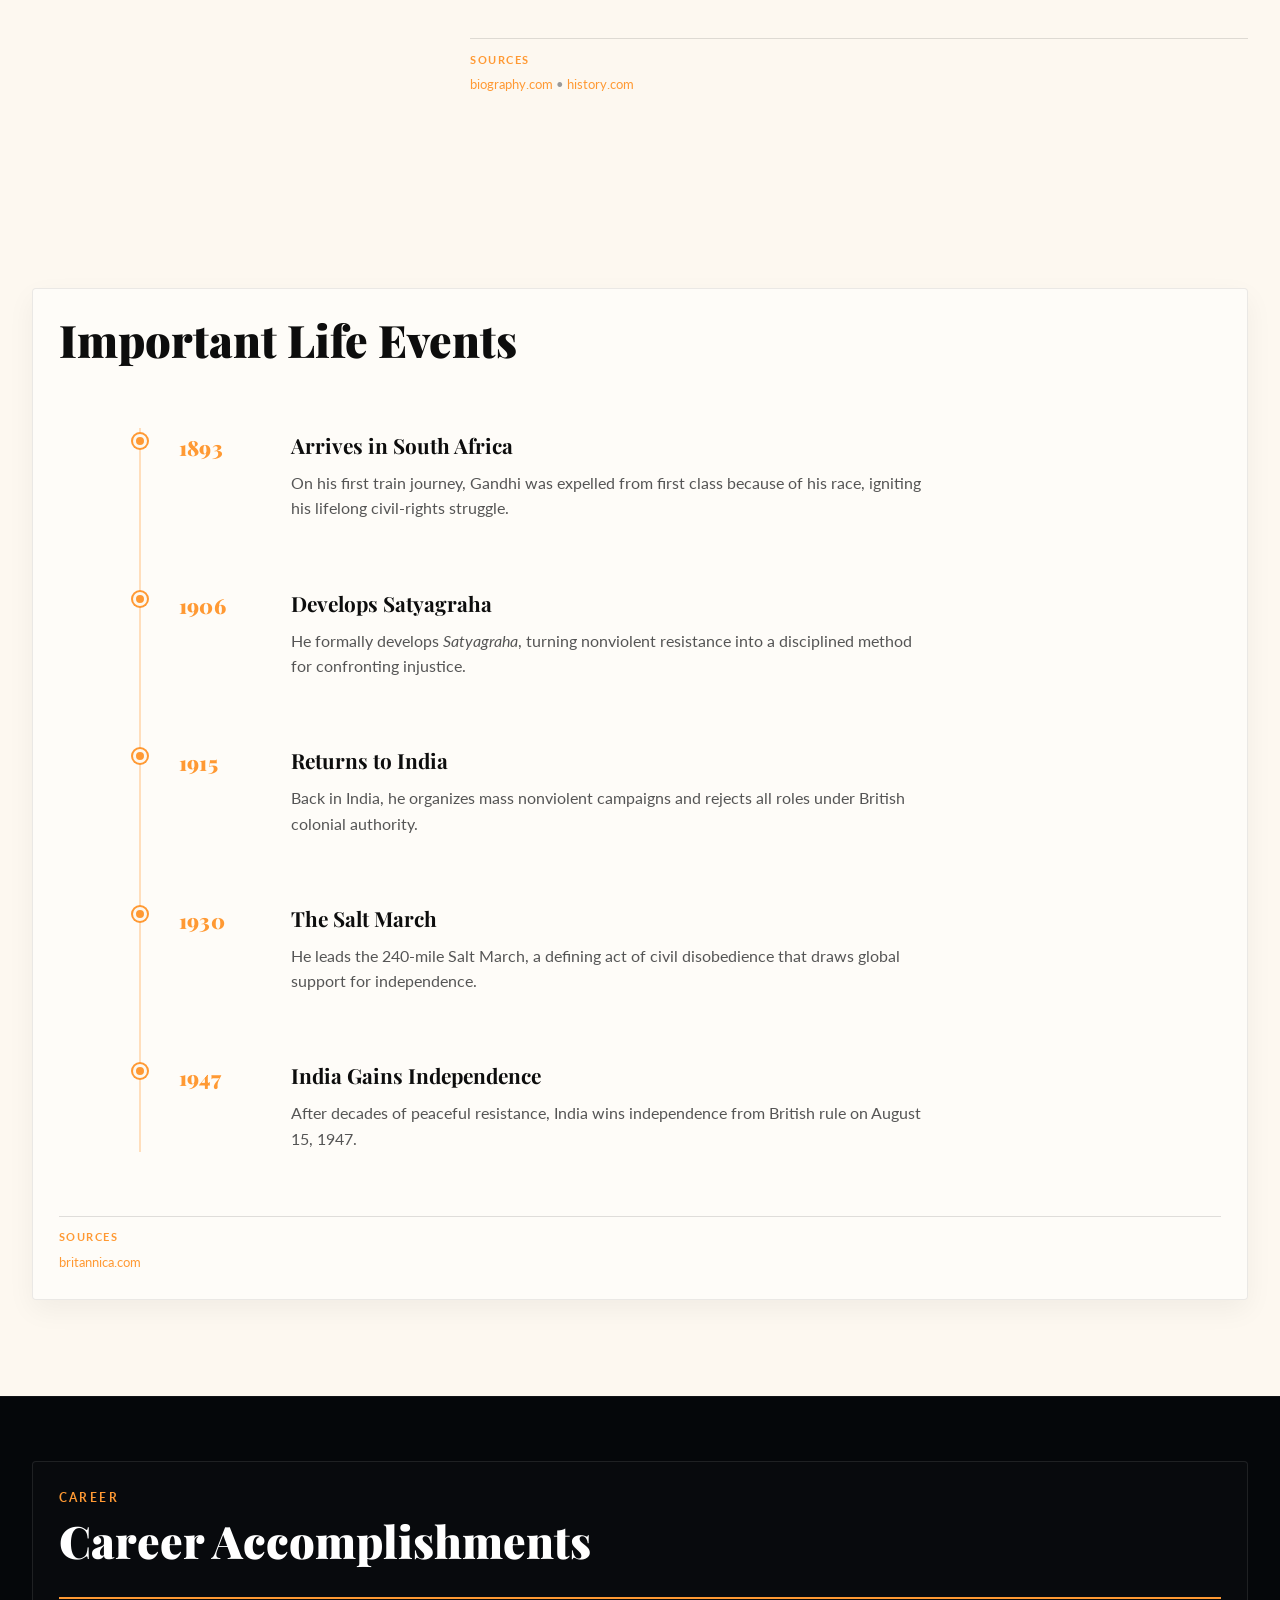
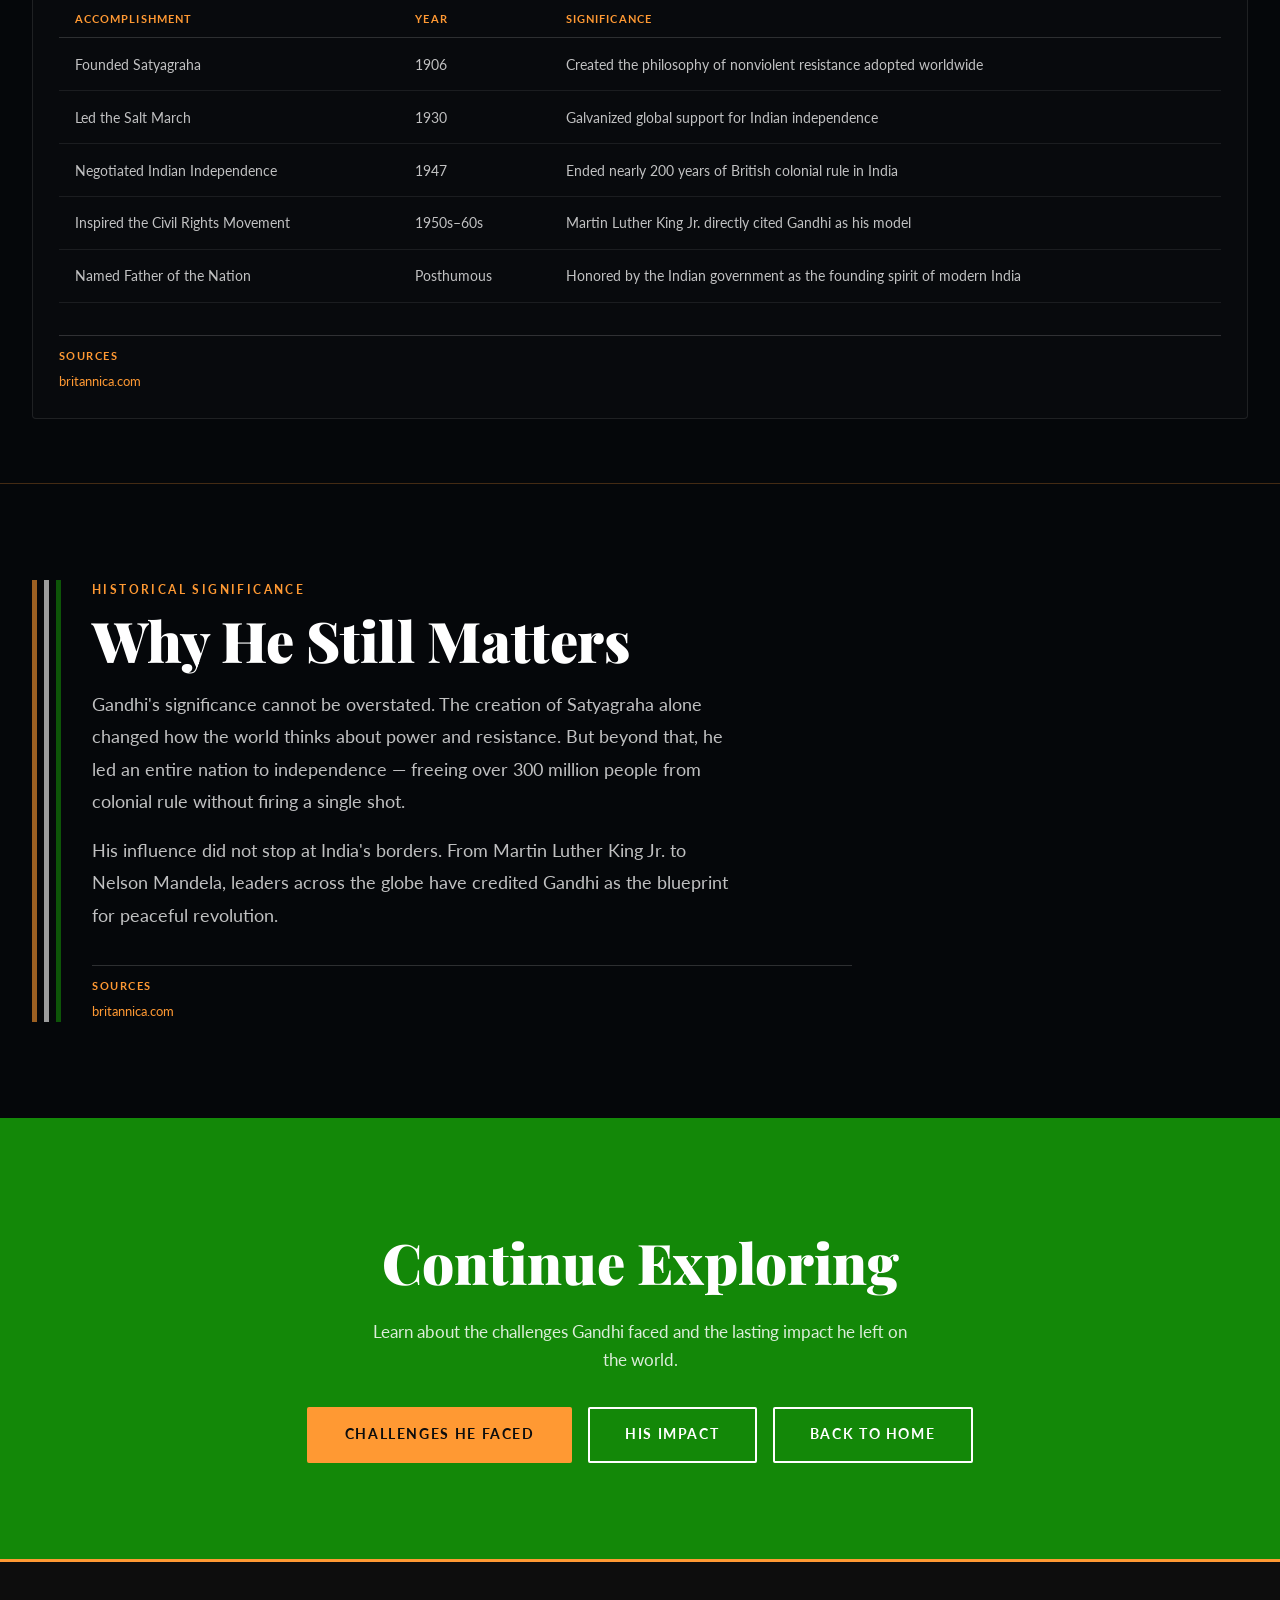
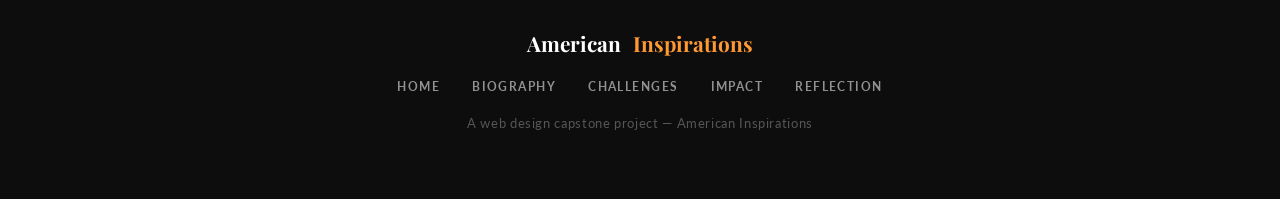
==== commit 4252ea4f: "update" ====
--- a/biography.html
+++ b/biography.html
@@ -39,34 +39,32 @@
     <div class="editorial-banner-text">LIFE</div>
   </header>
 
-  <!-- bradbury-style editorial layout -->
+  <!-- bradbury-style editorial layout: row 1 = name + quote, row 2 = portrait + body -->
   <section class="mag-layout fade-on-scroll">
     <div class="mag-inner">
 
-      <!-- left column: name, dates, portrait -->
-      <div class="mag-left">
+      <header class="mag-left-head">
         <p class="mag-name">Mahatma Gandhi</p>
         <p class="mag-dates">1869 &mdash; Forever</p>
-        <div class="mag-portrait-wrap">
-          <img src="images/biography/GandhiLawyer.jpg" alt="Mahatma Gandhi" class="mag-portrait" />
-        </div>
-      </div>
-
-      <!-- right column: pull quote + body text + floating image -->
-      <div class="mag-right">
-        <p class="mag-pullquote">
-          &ldquo;The trick is, knowing how to tip ourselves over and let the beautiful stuff out.&rdquo;
-        </p>
-
-        <div class="mag-body-wrap">
-
-          <!-- floating image sits inside the text flow -->
-          <div class="mag-float-img">
-            <img src="images/biography/Gandhiwriting.jpg" alt="Gandhi's handwritten letter" />
-            <span class="mag-float-caption">Gandhi's handwritten letter, 1930</span>
-          </div>
-
-          <p class="mag-body">
+      </header>
+
+      <p class="mag-pullquote">
+        &ldquo;The trick is, knowing how to tip ourselves over and let the beautiful stuff out.&rdquo;
+      </p>
+
+      <div class="mag-portrait-wrap">
+        <img src="images/biography/GandhiLawyer.jpg" alt="Mahatma Gandhi" class="mag-portrait" />
+      </div>
+
+      <div class="mag-body-wrap">
+
+        <!-- floating image sits inside the text flow -->
+        <div class="mag-float-img">
+          <img src="images/biography/Gandhiwriting.jpg" alt="Gandhi's handwritten letter" />
+          <span class="mag-float-caption">Gandhi's handwritten letter, 1930</span>
+        </div>
+
+        <p class="mag-body">
             Mahatma Gandhi was born October 2, 1869, in Porbandar, India. He became
             the leader of India's nonviolent independence movement against British rule
             and is known worldwide for his philosophy of peaceful resistance — a concept
@@ -103,7 +101,6 @@
             </p>
           </div>
         </div>
-      </div>
 
     </div>
   </section>
--- a/style.css
+++ b/style.css
@@ -704,61 +704,87 @@
   max-width: var(--max-width);
   margin: 0 auto;
   display: grid;
-  grid-template-columns: 220px 1fr;
-  gap: var(--space-lg);
+  grid-template-columns: minmax(280px, 0.44fr) minmax(0, 1fr);
+  grid-template-rows: auto minmax(0, auto);
+  column-gap: clamp(1.25rem, 4vw, 2.75rem);
+  row-gap: clamp(1rem, 2.5vw, 1.75rem);
   align-items: start;
 }
 
-.mag-left {
-  position: static;
+/* Row 1: name / dates align with pull quote | Row 2: portrait aligns with body */
+.mag-left-head {
+  grid-column: 1;
+  grid-row: 1;
+  align-self: start;
+  margin: 0;
+}
+
+.mag-pullquote {
+  grid-column: 2;
+  grid-row: 1;
+  align-self: start;
+  margin: 0;
+  font-family: var(--font-display);
+  font-size: clamp(1.45rem, 3vw, 2.35rem);
+  font-style: italic;
+  font-weight: 700;
+  color: var(--dark);
+  line-height: 1.42;
+  border-left: 4px solid var(--saffron);
+  padding-left: var(--space-md);
+}
+
+.mag-portrait-wrap {
+  grid-column: 1;
+  grid-row: 2;
+  width: 100%;
+  align-self: start;
+}
+
+.mag-body-wrap {
+  grid-column: 2;
+  grid-row: 2;
+  align-self: start;
+  min-width: 0;
+  position: relative;
+  /* Same inset as pull quote so body lines up with quote text */
+  padding-left: calc(4px + var(--space-md));
 }
 
 .mag-name {
   font-family: var(--font-display);
   font-weight: 900;
-  font-size: 1rem;
+  font-size: clamp(1.1rem, 1.9vw, 1.55rem);
   color: var(--saffron);
   text-transform: uppercase;
-  letter-spacing: 0.05em;
+  letter-spacing: 0.06em;
+  line-height: 1.15;
 }
 
 .mag-dates {
   font-family: var(--font-display);
   font-style: italic;
-  font-size: 0.85rem;
-  color: #999;
-  margin-top: 2px;
+  font-size: clamp(0.95rem, 1.5vw, 1.12rem);
+  color: #777;
+  margin-top: 0.35rem;
   margin-bottom: var(--space-sm);
 }
 
 .mag-portrait {
   width: 100%;
-  height: 320px;
+  height: auto;
+  min-height: 360px;
+  max-height: min(72vh, 580px);
+  aspect-ratio: 3 / 4;
   object-fit: cover;
-  object-position: top;
+  object-position: top center;
   display: block;
-  box-shadow: 0 8px 30px rgba(0,0,0,0.15);
-}
-
-.mag-right { padding-top: var(--space-xs); }
-
-.mag-pullquote {
-  font-family: var(--font-display);
-  font-size: clamp(1.2rem, 2.5vw, 1.9rem);
-  font-style: italic;
-  font-weight: 700;
-  color: var(--dark);
-  line-height: 1.5;
-  border-left: 4px solid var(--saffron);
-  padding-left: var(--space-sm);
-  margin-bottom: var(--space-lg);
-}
-
-.mag-body-wrap { position: relative; }
+  box-shadow: 0 10px 36px rgba(0,0,0,0.18);
+}
 
 .mag-float-img {
   float: right;
-  width: 280px;
+  width: min(100%, clamp(280px, 32vw, 340px));
   margin: 0 0 var(--space-md) var(--space-lg);
 }
 
@@ -778,10 +804,10 @@
 }
 
 .mag-body {
-  font-size: 1rem;
-  color: #444;
-  line-height: 1.9;
-  margin-bottom: var(--space-sm);
+  font-size: clamp(1.05rem, 1.35vw, 1.2rem);
+  color: #333;
+  line-height: 1.88;
+  margin-bottom: var(--space-md);
 }
 
 .source-block {
@@ -982,9 +1008,38 @@
   .quote-right      { min-height: 300px; }
   .fact-divider     { display: none; }
   .facts-strip      { gap: var(--space-sm); }
-  .mag-inner        { grid-template-columns: 1fr; }
-  .mag-left         { position: static; display: flex; gap: var(--space-md); align-items: flex-start; }
-  .mag-portrait     { width: 140px; height: 180px; flex-shrink: 0; }
+  .mag-inner {
+    grid-template-columns: 1fr;
+    grid-template-rows: none;
+    row-gap: var(--space-md);
+  }
+  .mag-left-head,
+  .mag-pullquote,
+  .mag-portrait-wrap,
+  .mag-body-wrap {
+    grid-column: 1;
+    grid-row: auto;
+  }
+  .mag-left-head {
+    text-align: center;
+    max-width: 520px;
+    margin-inline: auto;
+  }
+  .mag-pullquote {
+    max-width: 38rem;
+    margin-inline: auto;
+  }
+  .mag-body-wrap {
+    padding-left: 0;
+    max-width: 42rem;
+    margin-inline: auto;
+  }
+  .mag-portrait-wrap {
+    width: 100%;
+    max-width: 400px;
+    margin-inline: auto;
+  }
+  .mag-portrait     { min-height: 320px; max-height: 480px; }
 }
 
 @media (max-width: 768px) {
@@ -1021,8 +1076,8 @@
   .footer-nav  { gap: var(--space-sm); }
 
   .editorial-banner   { height: 40vh; }
-  .mag-left           { flex-direction: column; }
-  .mag-portrait       { width: 100%; height: 260px; }
+  .mag-portrait-wrap { max-width: 420px; margin-inline: auto; }
+  .mag-portrait       { width: 100%; min-height: 300px; max-height: 420px; }
   .mag-float-img      { float: none; width: 100%; margin: 0 0 var(--space-md); }
   .timeline           { padding-left: 60px; }
   .timeline::before   { left: 20px; }
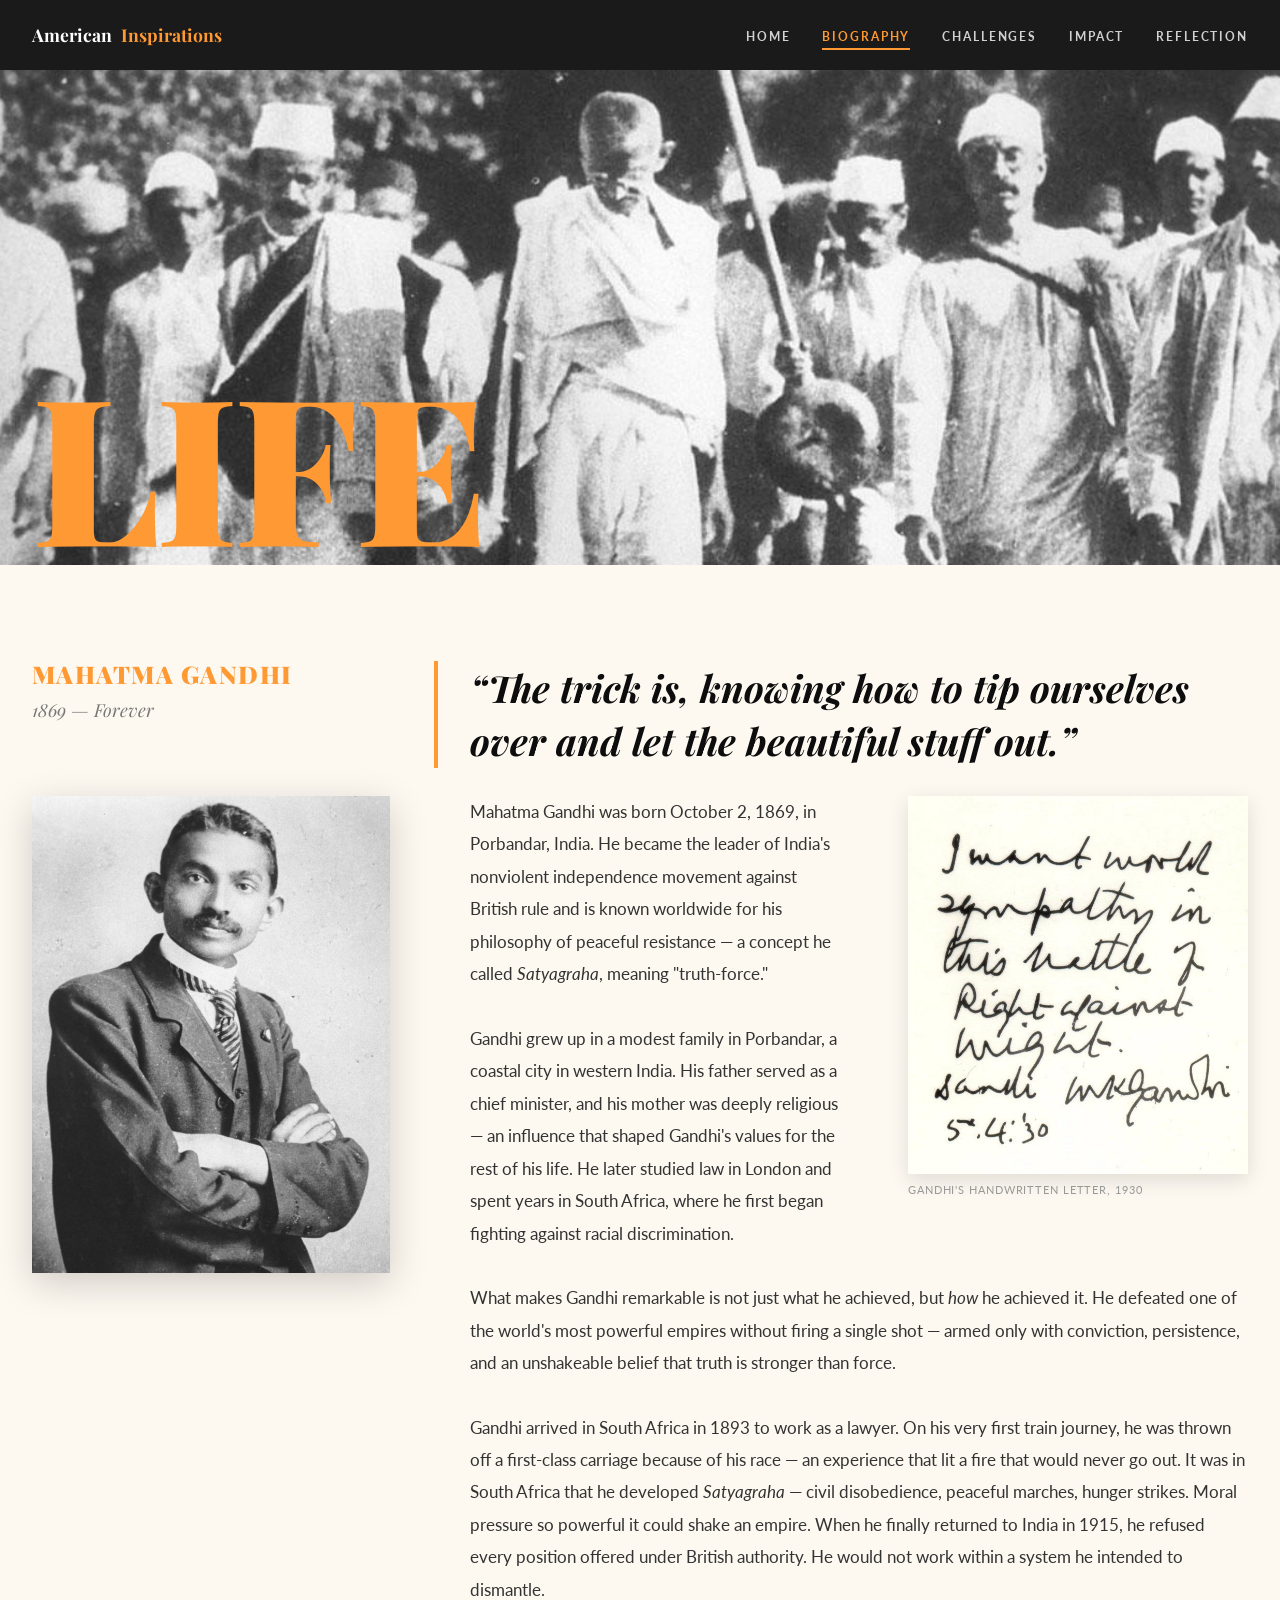
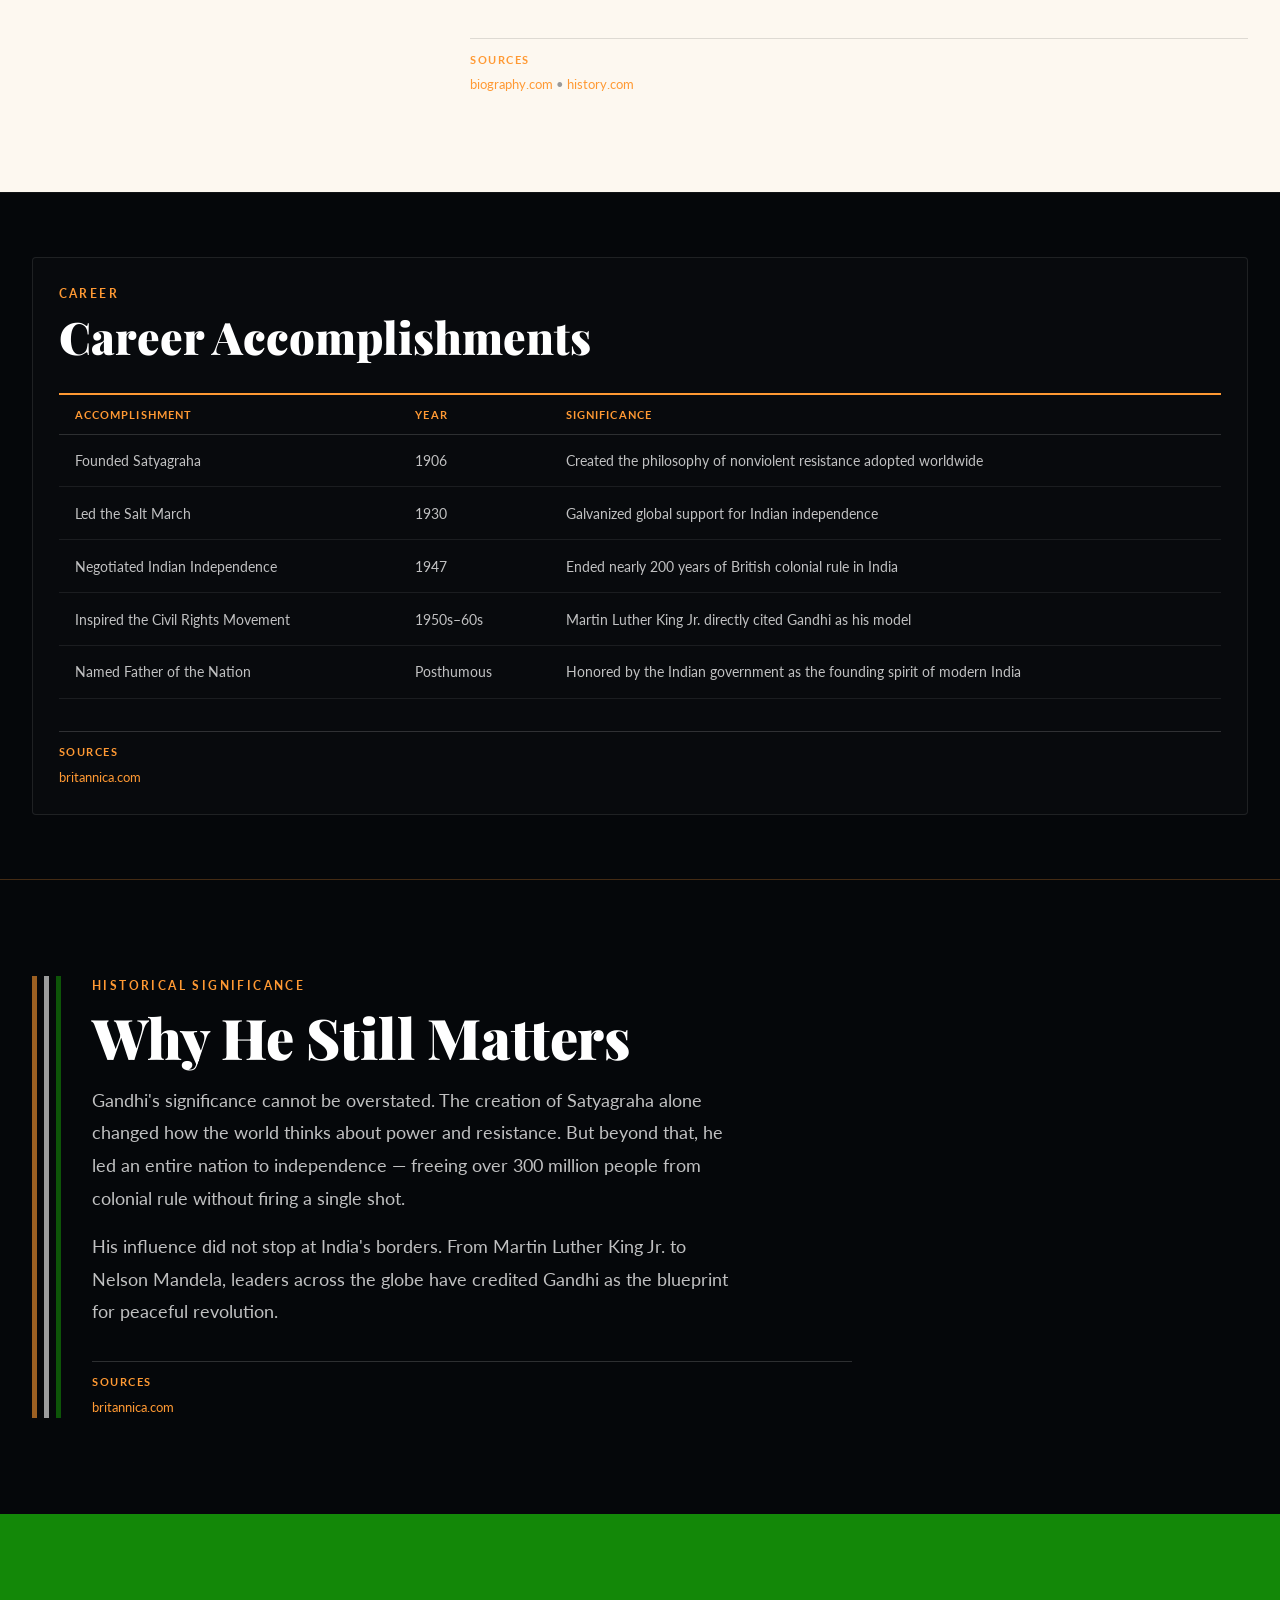
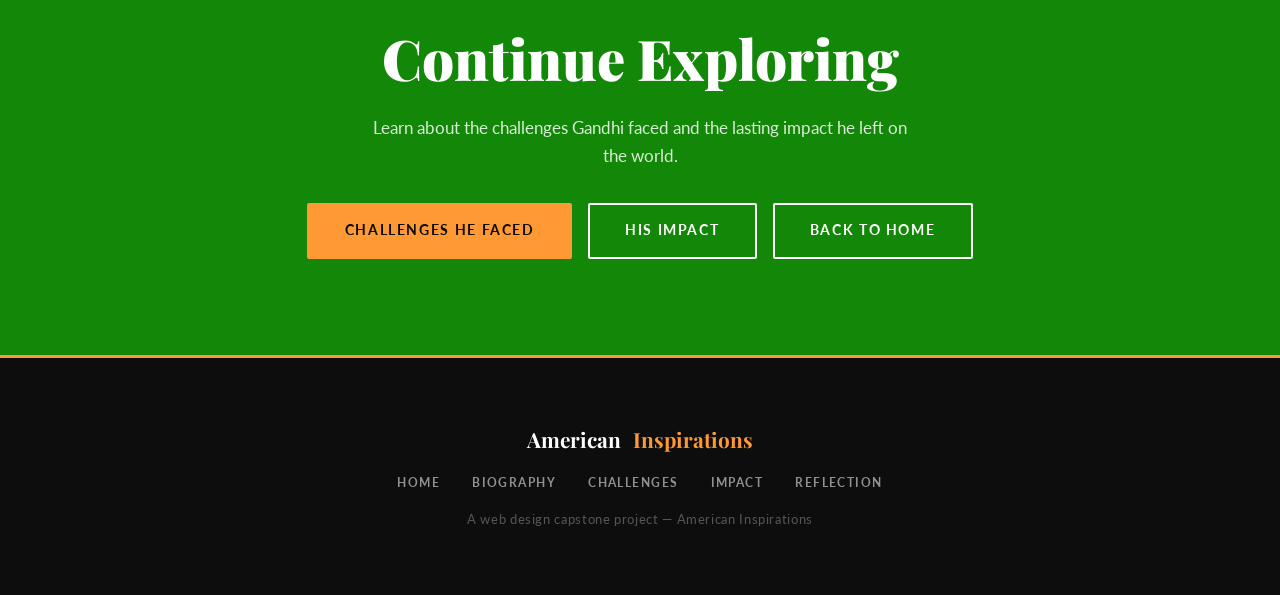
==== commit 9a613ea9: "updated bio" ====
--- a/biography.html
+++ b/biography.html
@@ -102,67 +102,6 @@
           </div>
         </div>
 
-    </div>
-  </section>
-
-  <!-- important life events timeline -->
-  <section class="bio-timeline fade-on-scroll">
-    <div class="bio-timeline-inner">
-      <h2 class="editorial-section-title">Important Life Events</h2>
-      <div class="timeline">
-
-        <div class="timeline-item">
-          <div class="timeline-dot"></div>
-          <div class="timeline-date">1893</div>
-          <div class="timeline-content">
-            <h3 class="timeline-title">Arrives in South Africa</h3>
-            <p class="timeline-body">On his first train journey, Gandhi was expelled from first class because of his race, igniting his lifelong civil-rights struggle.</p>
-          </div>
-        </div>
-
-        <div class="timeline-item">
-          <div class="timeline-dot"></div>
-          <div class="timeline-date">1906</div>
-          <div class="timeline-content">
-            <h3 class="timeline-title">Develops Satyagraha</h3>
-            <p class="timeline-body">He formally develops <em>Satyagraha</em>, turning nonviolent resistance into a disciplined method for confronting injustice.</p>
-          </div>
-        </div>
-
-        <div class="timeline-item">
-          <div class="timeline-dot"></div>
-          <div class="timeline-date">1915</div>
-          <div class="timeline-content">
-            <h3 class="timeline-title">Returns to India</h3>
-            <p class="timeline-body">Back in India, he organizes mass nonviolent campaigns and rejects all roles under British colonial authority.</p>
-          </div>
-        </div>
-
-        <div class="timeline-item">
-          <div class="timeline-dot"></div>
-          <div class="timeline-date">1930</div>
-          <div class="timeline-content">
-            <h3 class="timeline-title">The Salt March</h3>
-            <p class="timeline-body">He leads the 240-mile Salt March, a defining act of civil disobedience that draws global support for independence.</p>
-          </div>
-        </div>
-
-        <div class="timeline-item">
-          <div class="timeline-dot"></div>
-          <div class="timeline-date">1947</div>
-          <div class="timeline-content">
-            <h3 class="timeline-title">India Gains Independence</h3>
-            <p class="timeline-body">After decades of peaceful resistance, India wins independence from British rule on August 15, 1947.</p>
-          </div>
-        </div>
-
-      </div>
-      <div class="source-block">
-        <p class="source-block-label">Sources</p>
-        <p class="bio-source">
-          <a href="https://www.britannica.com/biography/Mahatma-Gandhi" target="_blank">britannica.com</a>
-        </p>
-      </div>
     </div>
   </section>
 
--- a/style.css
+++ b/style.css
@@ -711,7 +711,6 @@
   align-items: start;
 }
 
-/* Row 1: name / dates align with pull quote | Row 2: portrait aligns with body */
 .mag-left-head {
   grid-column: 1;
   grid-row: 1;
@@ -747,7 +746,6 @@
   align-self: start;
   min-width: 0;
   position: relative;
-  /* Same inset as pull quote so body lines up with quote text */
   padding-left: calc(4px + var(--space-md));
 }
 
@@ -834,96 +832,6 @@
 .bio-source--light a { color: var(--saffron); }
 
 
-/* timeline */
-
-.bio-timeline {
-  padding: var(--space-xl) var(--space-md);
-  background-color: var(--cream);
-}
-
-.bio-timeline-inner {
-  max-width: var(--max-width);
-  margin: 0 auto;
-  background-color: rgba(255, 255, 255, 0.55);
-  border: 1px solid rgba(0, 0, 0, 0.08);
-  border-radius: 4px;
-  box-shadow: 0 10px 28px rgba(0, 0, 0, 0.05);
-  padding: clamp(1rem, 2vw, 1.75rem);
-}
-
-.editorial-section-title {
-  font-family: var(--font-display);
-  font-size: clamp(1.8rem, 4vw, 2.8rem);
-  font-weight: 900;
-  color: var(--dark);
-  line-height: 1.1;
-  margin-bottom: var(--space-md);
-}
-
-.editorial-section-title--light { color: var(--white); }
-
-.timeline {
-  position: relative;
-  margin-top: var(--space-lg);
-  padding-left: 120px;
-}
-
-.timeline::before {
-  content: '';
-  position: absolute;
-  left: 80px;
-  top: 0; bottom: 0;
-  width: 2px;
-  background: var(--saffron);
-  opacity: 0.3;
-}
-
-.timeline-item {
-  position: relative;
-  display: grid;
-  grid-template-columns: 80px 1fr;
-  gap: var(--space-md);
-  margin-bottom: var(--space-lg);
-}
-
-.timeline-dot {
-  position: absolute;
-  left: -46px;
-  top: 6px;
-  width: 14px;
-  height: 14px;
-  border-radius: 50%;
-  background: var(--saffron);
-  border: 3px solid var(--cream);
-  box-shadow: 0 0 0 2px var(--saffron);
-}
-
-.timeline-date {
-  font-family: var(--font-display);
-  font-weight: 900;
-  font-size: 1.3rem;
-  color: var(--saffron);
-  padding-top: 2px;
-  white-space: nowrap;
-  letter-spacing: 0.02em;
-}
-
-.timeline-title {
-  font-family: var(--font-display);
-  font-size: 1.3rem;
-  font-weight: 700;
-  color: var(--dark);
-  margin-bottom: var(--space-xs);
-}
-
-.timeline-body {
-  font-size: 0.98rem;
-  color: #555;
-  line-height: 1.6;
-  max-width: 70ch;
-}
-
-
 /* accomplishments table */
 
 .bio-section { padding: var(--space-lg) var(--space-md); }
@@ -972,10 +880,7 @@
   line-height: 1.6;
 }
 
-.bio-table tbody tr:hover td {
-  background-color: rgba(255,153,51,0.06);
-  color: var(--white);
-}
+/* hover removed from bio-table tbody tr */
 
 
 /* historical significance */
@@ -996,6 +901,17 @@
 }
 
 .bio-sig-content { max-width: 760px; }
+
+.editorial-section-title {
+  font-family: var(--font-display);
+  font-size: clamp(1.8rem, 4vw, 2.8rem);
+  font-weight: 900;
+  color: var(--dark);
+  line-height: 1.1;
+  margin-bottom: var(--space-md);
+}
+
+.editorial-section-title--light { color: var(--white); }
 
 
 /* media queries */
@@ -1079,10 +995,6 @@
   .mag-portrait-wrap { max-width: 420px; margin-inline: auto; }
   .mag-portrait       { width: 100%; min-height: 300px; max-height: 420px; }
   .mag-float-img      { float: none; width: 100%; margin: 0 0 var(--space-md); }
-  .timeline           { padding-left: 60px; }
-  .timeline::before   { left: 20px; }
-  .timeline-dot       { left: -46px; }
-  .timeline-item      { grid-template-columns: 60px 1fr; }
   .bio-table          { font-size: 0.82rem; }
   .bio-table th,
   .bio-table td       { padding: 0.6rem 0.6rem; }
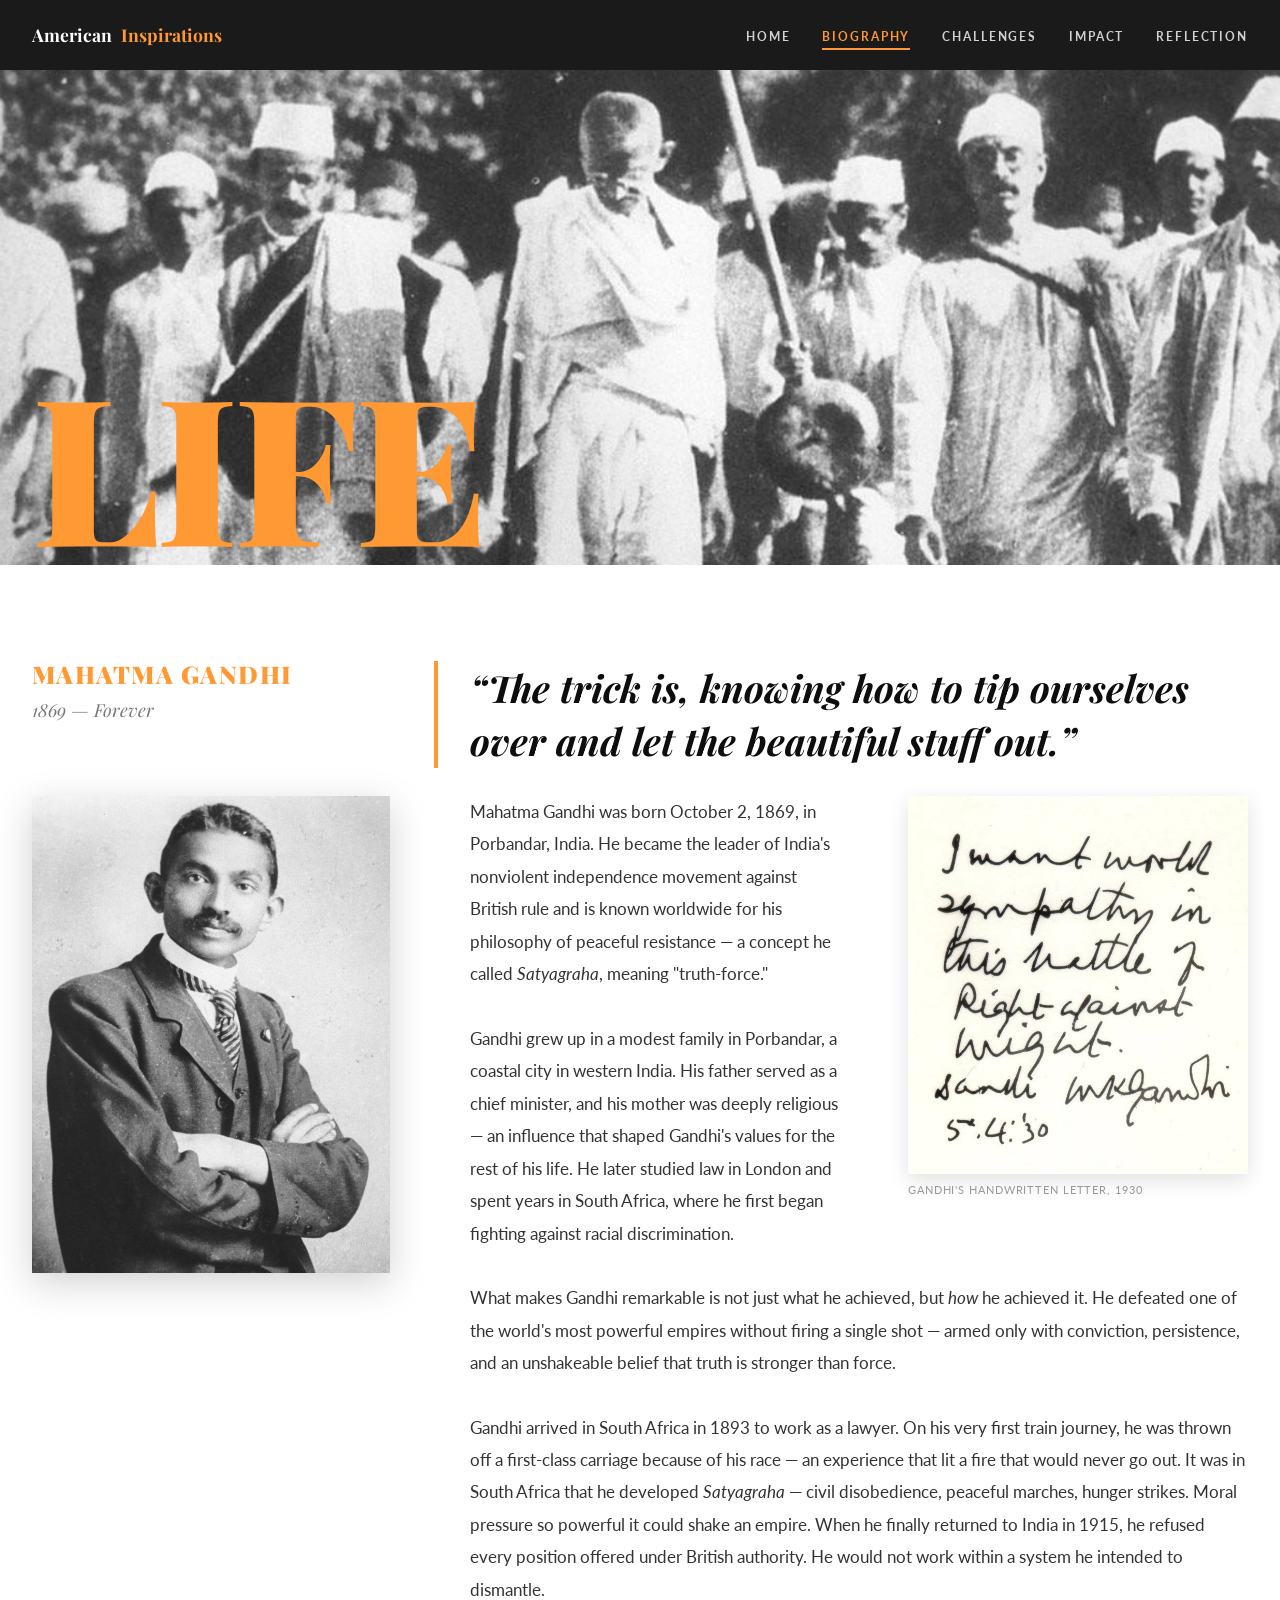
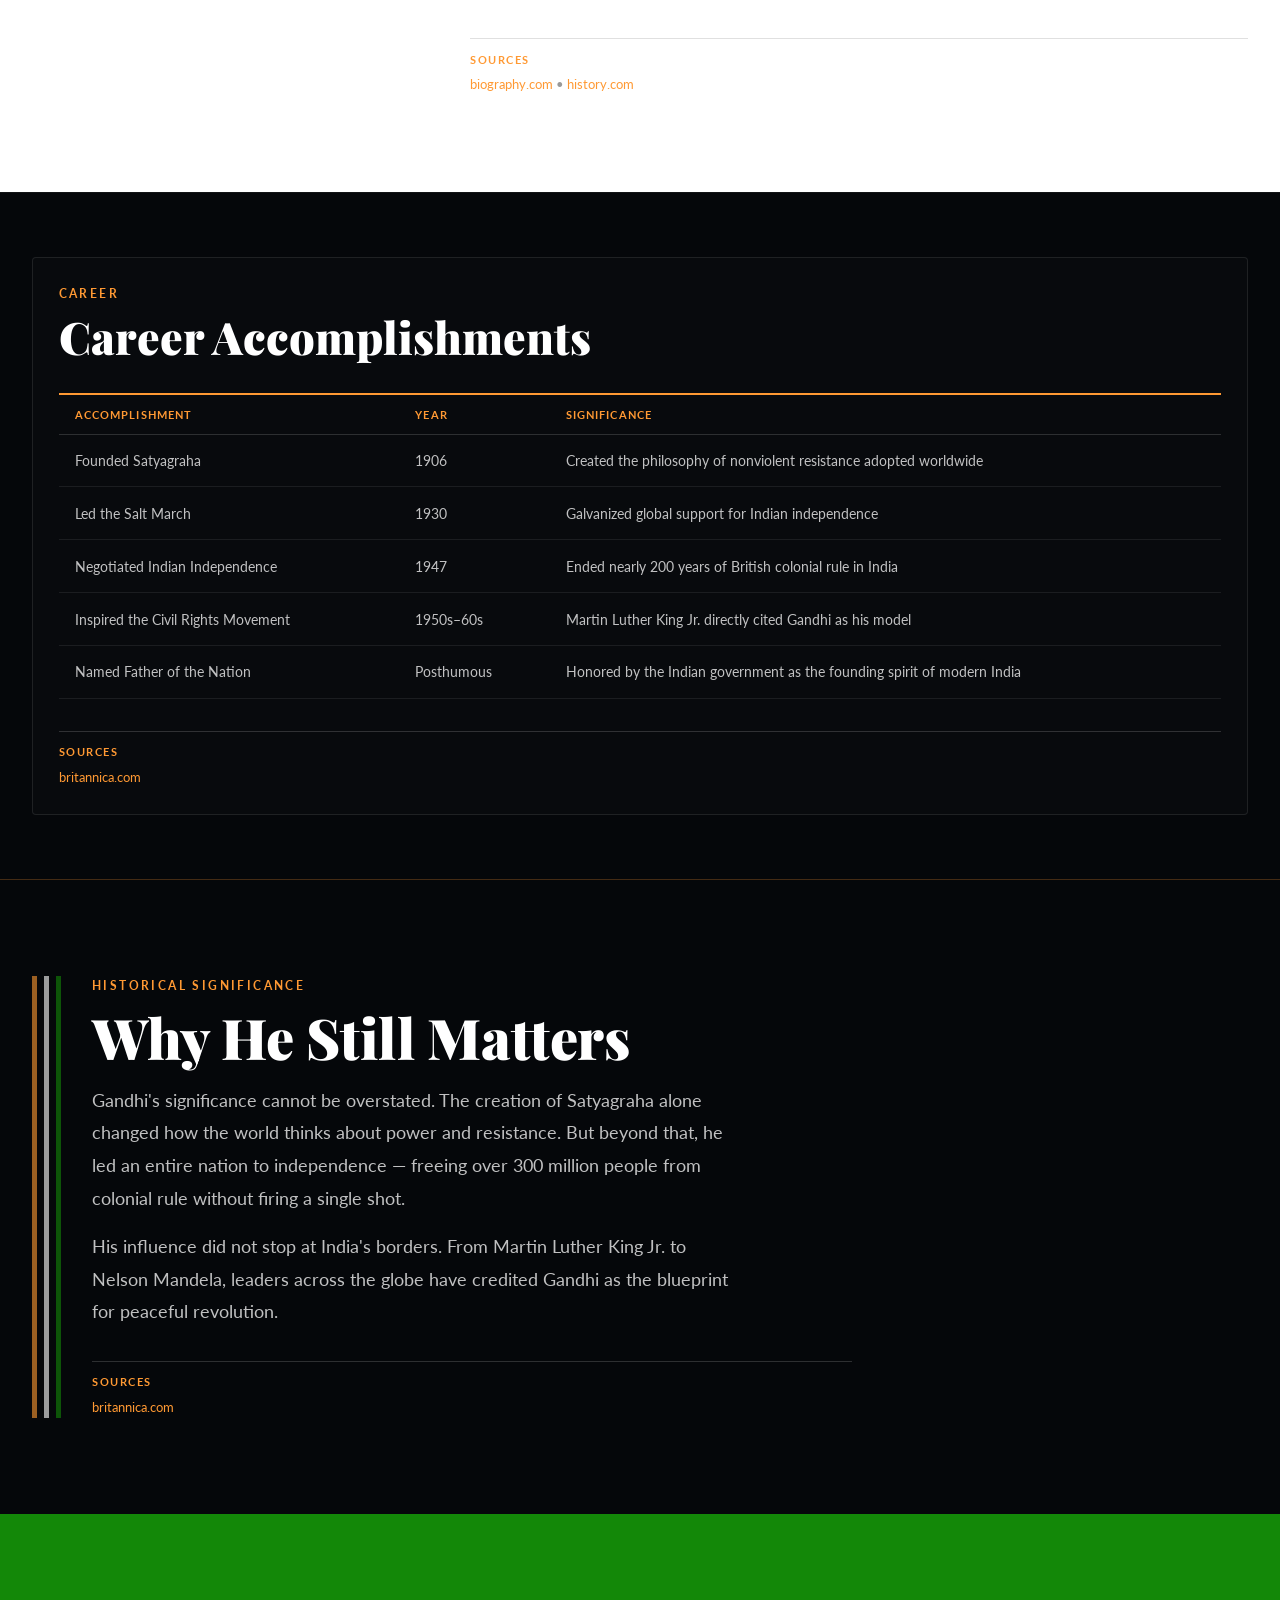
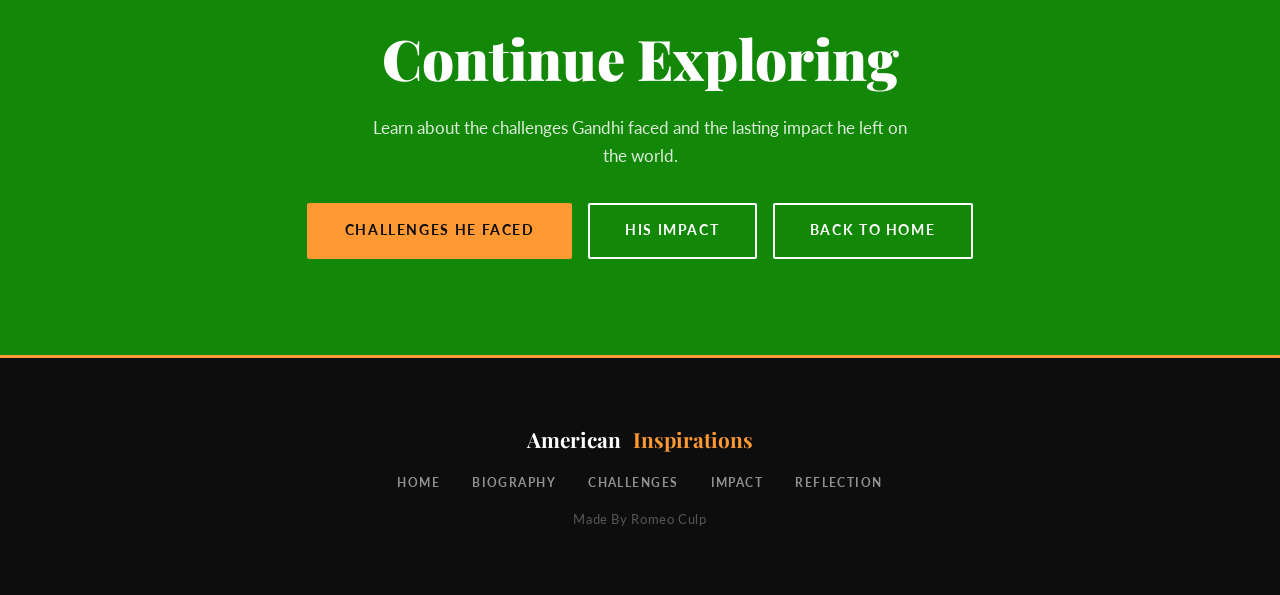
==== commit b347afb5: "beep" ====
--- a/biography.html
+++ b/biography.html
@@ -4,8 +4,6 @@
   <!-- biography page — mahatma gandhi -->
   <meta charset="UTF-8" />
   <meta name="viewport" content="width=device-width, initial-scale=1.0" />
-  <meta name="description" content="Biography of Mahatma Gandhi — his early life, career, and historical significance." />
-  <meta name="keywords" content="Gandhi biography, Porbandar, Satyagraha, Salt March, India independence" />
   <title>Father of the Nation | Mahatma Gandhi</title>
   <link rel="icon" type="image/x-icon" href="images/GANDHIII.png">
   <link rel="preconnect" href="https://fonts.googleapis.com" />
@@ -210,7 +208,7 @@
         <a href="impact.html">Impact</a>
         <a href="reflection.html">Reflection</a>
       </nav>
-      <p class="footer-credit">A web design capstone project &mdash; American Inspirations</p>
+      <p class="footer-credit">Made By Romeo Culp</p>
     </div>
   </footer>
 
--- a/style.css
+++ b/style.css
@@ -8,7 +8,7 @@
   --navy         : #000080;
   --dark         : #0D0D0D;
   --dark-mid     : #1A1A1A;
-  --cream        : #FDF8F0;
+  --cream        : #FFFFFF;
 
   --font-display : 'Playfair Display', Georgia, serif;
   --font-body    : 'Lato', Arial, sans-serif;
@@ -27,8 +27,6 @@
   --transition-slow : 0.7s ease;
 }
 
-
-/* reset */
 
 *, *::before, *::after {
   box-sizing: border-box;
@@ -51,8 +49,6 @@
 ul  { list-style: none; }
 
 
-/* typography */
-
 .section-label {
   font-family: var(--font-body);
   font-weight: 700;
@@ -62,6 +58,7 @@
   color: var(--saffron);
   margin-bottom: var(--space-xs);
 }
+
 
 .section-heading {
   font-family: var(--font-display);
@@ -72,8 +69,6 @@
   margin-bottom: var(--space-sm);
 }
 
-
-/* buttons */
 
 .btn {
   display: inline-block;
@@ -127,8 +122,6 @@
 }
 
 
-/* navbar */
-
 .navbar {
   position: fixed;
   top: 0; left: 0; right: 0;
@@ -139,6 +132,12 @@
   padding: 0 var(--space-md);
   height: var(--nav-height);
   transition: background-color var(--transition-med), box-shadow var(--transition-med);
+}
+
+.bio-page .navbar,
+.reflection-page .navbar,
+.challenges-page .navbar {
+  background-color: var(--dark-mid);
 }
 
 .navbar.scrolled {
@@ -201,8 +200,6 @@
 .nav-toggle.active span:nth-child(2) { opacity: 0; }
 .nav-toggle.active span:nth-child(3) { transform: translateY(-7px) rotate(-45deg); }
 
-
-/* hero */
 
 .hero {
   position: relative;
@@ -308,7 +305,6 @@
 
 .hero-content .btn-primary { animation: heroFadeUp 1.2s 0.7s ease both; }
 
-/* scroll arrow */
 
 .scroll-indicator {
   position: absolute;
@@ -337,8 +333,6 @@
   50%       { transform: translateY(6px); opacity: 1; }
 }
 
-
-/* quote section */
 
 .quote-split {
   display: grid;
@@ -412,7 +406,267 @@
 }
 
 
-/* intro section */
+.form-section {
+  background-color: #05070a;
+  padding: var(--space-xl) var(--space-md);
+  border-top: 1px solid rgba(255,153,51,0.2);
+}
+
+.form-inner {
+  max-width: 860px;
+  margin: 0 auto;
+}
+
+.form-heading {
+  font-family: var(--font-display);
+  font-size: clamp(2rem, 5vw, 3rem);
+  font-weight: 900;
+  color: var(--white);
+  margin-bottom: var(--space-xs);
+}
+
+.form-sub {
+  font-size: 1rem;
+  color: rgba(255,255,255,0.55);
+  margin-bottom: var(--space-lg);
+}
+
+.reflection-form {
+  display: flex;
+  flex-direction: column;
+  gap: var(--space-md);
+}
+
+.form-row--two {
+  display: grid;
+  grid-template-columns: 1fr 1fr;
+  gap: var(--space-md);
+}
+
+.form-group {
+  display: flex;
+  flex-direction: column;
+  gap: 0.45rem;
+}
+
+.form-group label {
+  font-size: 0.75rem;
+  font-weight: 700;
+  letter-spacing: 0.12em;
+  text-transform: uppercase;
+  color: var(--saffron);
+}
+
+.form-group input[type="text"],
+.form-group input[type="email"],
+.form-group textarea,
+.form-group select {
+  background-color: rgba(255,255,255,0.05);
+  border: 1px solid rgba(255,255,255,0.15);
+  border-radius: 2px;
+  padding: 0.8rem 1rem;
+  font-family: var(--font-body);
+  font-size: 0.95rem;
+  color: var(--white);
+  transition: border-color var(--transition-fast), background-color var(--transition-fast);
+  outline: none;
+}
+
+.form-group input[type="text"]::placeholder,
+.form-group input[type="email"]::placeholder,
+.form-group textarea::placeholder {
+  color: rgba(255,255,255,0.3);
+}
+
+.form-group input[type="text"]:focus,
+.form-group input[type="email"]:focus,
+.form-group textarea:focus,
+.form-group select:focus {
+  border-color: var(--saffron);
+  background-color: rgba(255,153,51,0.06);
+}
+
+.form-group select {
+  cursor: pointer;
+  appearance: none;
+}
+
+.form-group select option {
+  background-color: var(--dark-mid);
+  color: var(--white);
+}
+
+.form-group textarea {
+  resize: vertical;
+  min-height: 130px;
+}
+
+/* radio buttons */
+.radio-group {
+  display: flex;
+  gap: var(--space-md);
+  flex-wrap: wrap;
+  margin-top: 0.25rem;
+}
+
+.radio-option {
+  display: flex;
+  align-items: center;
+  gap: 0.5rem;
+  font-size: 0.9rem;
+  color: rgba(255,255,255,0.75);
+  cursor: pointer;
+  text-transform: none;
+  letter-spacing: 0;
+  font-weight: 400;
+}
+
+.radio-option input[type="radio"] {
+  accent-color: var(--saffron);
+  width: 16px;
+  height: 16px;
+  cursor: pointer;
+}
+
+
+.range-wrap {
+  position: relative;
+  padding-top: 2.4rem;
+}
+
+.range-bubble {
+  position: absolute;
+  top: 0;
+  transform: translateX(-50%);
+  background-color: var(--saffron);
+  color: var(--dark);
+  font-family: var(--font-display);
+  font-weight: 900;
+  font-size: 0.85rem;
+  padding: 0.2rem 0.6rem;
+  border-radius: 4px;
+  pointer-events: none;
+  white-space: nowrap;
+  line-height: 1.4;
+}
+
+.range-bubble::after {
+  content: '';
+  position: absolute;
+  top: 100%;
+  left: 50%;
+  transform: translateX(-50%);
+  border: 5px solid transparent;
+  border-top-color: var(--saffron);
+}
+
+.form-group input[type="range"] {
+  -webkit-appearance: none;
+  appearance: none;
+  width: 100%;
+  height: 6px;
+  border-radius: 3px;
+  background: linear-gradient(
+    to right,
+    var(--saffron) 0%,
+    var(--saffron) var(--range-pct, 70%),
+    rgba(255,255,255,0.12) var(--range-pct, 70%),
+    rgba(255,255,255,0.12) 100%
+  );
+  cursor: pointer;
+  border: none;
+  padding: 0;
+  outline: none;
+}
+
+.form-group input[type="range"]::-webkit-slider-thumb {
+  -webkit-appearance: none;
+  appearance: none;
+  width: 22px;
+  height: 22px;
+  border-radius: 50%;
+  background: var(--saffron);
+  border: 3px solid #05070a;
+  box-shadow: 0 0 0 2px var(--saffron);
+  cursor: pointer;
+  transition: transform 0.15s ease;
+}
+
+.form-group input[type="range"]::-webkit-slider-thumb:hover {
+  transform: scale(1.25);
+  box-shadow: 0 0 0 3px var(--saffron);
+}
+
+.form-group input[type="range"]::-moz-range-thumb {
+  width: 22px;
+  height: 22px;
+  border-radius: 50%;
+  background: var(--saffron);
+  border: 3px solid #05070a;
+  box-shadow: 0 0 0 2px var(--saffron);
+  cursor: pointer;
+  transition: transform 0.15s ease;
+}
+
+.form-group input[type="range"]::-moz-range-thumb:hover {
+  transform: scale(1.25);
+}
+
+.range-labels {
+  display: flex;
+  justify-content: space-between;
+  font-size: 0.7rem;
+  color: rgba(255,255,255,0.35);
+  margin-top: 0.65rem;
+  letter-spacing: 0.04em;
+}
+
+/* checkbox */
+.form-group--check { flex-direction: row; align-items: center; }
+
+.checkbox-option {
+  display: flex;
+  align-items: center;
+  gap: 0.6rem;
+  font-size: 0.9rem;
+  color: rgba(255,255,255,0.65);
+  cursor: pointer;
+  text-transform: none;
+  letter-spacing: 0;
+  font-weight: 400;
+}
+
+.checkbox-option input[type="checkbox"] {
+  accent-color: var(--saffron);
+  width: 16px;
+  height: 16px;
+  cursor: pointer;
+}
+
+/* form submit button */
+.btn-form {
+  align-self: flex-start;
+  background-color: var(--saffron);
+  color: var(--dark);
+  border: 2px solid var(--saffron);
+  font-family: var(--font-body);
+  font-weight: 700;
+  font-size: 0.85rem;
+  letter-spacing: 0.12em;
+  text-transform: uppercase;
+  padding: 0.9rem 2.8rem;
+  border-radius: 2px;
+  cursor: pointer;
+  transition: all var(--transition-fast);
+}
+
+.btn-form:hover {
+  background-color: var(--saffron-dark);
+  border-color: var(--saffron-dark);
+  transform: translateY(-2px);
+  box-shadow: 0 6px 20px rgba(255,153,51,0.4);
+}
+
 
 .intro-section {
   display: grid;
@@ -474,8 +728,6 @@
 }
 
 
-/* why section */
-
 .why-section {
   background-color: var(--dark);
   position: relative;
@@ -514,8 +766,6 @@
 }
 
 
-/* facts strip */
-
 .facts-strip {
   display: flex;
   align-items: center;
@@ -556,8 +806,6 @@
   background: rgba(255,255,255,0.2);
 }
 
-
-/* call to action */
 
 .cta-section {
   background-color: var(--green);
@@ -590,8 +838,6 @@
 }
 
 
-/* footer */
-
 .site-footer {
   background-color: var(--dark);
   padding: var(--space-lg) var(--space-md);
@@ -638,8 +884,6 @@
 }
 
 
-/* scroll fade in */
-
 .fade-on-scroll {
   opacity: 0;
   transform: translateY(30px);
@@ -652,14 +896,6 @@
 }
 
 
-/* bio page navbar */
-
-.bio-page .navbar {
-  background-color: var(--dark-mid);
-}
-
-
-/* editorial banner */
 
 .editorial-banner {
   position: relative;
@@ -691,8 +927,6 @@
   letter-spacing: -0.02em;
 }
 
-
-/* magazine layout */
 
 .mag-layout {
   background-color: var(--cream);
@@ -832,8 +1066,6 @@
 .bio-source--light a { color: var(--saffron); }
 
 
-/* accomplishments table */
-
 .bio-section { padding: var(--space-lg) var(--space-md); }
 .bio-section--dark { background-color: var(--dark); }
 .bio-section--navy {
@@ -880,10 +1112,6 @@
   line-height: 1.6;
 }
 
-/* hover removed from bio-table tbody tr */
-
-
-/* historical significance */
 
 .bio-significance {
   background-color: #05070a;
@@ -914,8 +1142,710 @@
 .editorial-section-title--light { color: var(--white); }
 
 
-/* media queries */
-
+/* navbar always dark on challenges page */
+.challenges-page .navbar {
+  background-color: var(--dark-mid);
+}
+
+
+.ch-hero {
+  position: relative;
+  width: 100%;
+  height: 100vh;
+  min-height: 600px;
+  overflow: hidden;
+  margin-top: var(--nav-height);
+  display: flex;
+  align-items: flex-end;
+  background-color: var(--dark);
+}
+
+.ch-hero-img {
+  position: absolute;
+  inset: 0;
+  width: 100%;
+  height: 100%;
+  object-fit: cover;
+  object-position: center top;
+  display: block;
+  opacity: 0.55;
+}
+
+.ch-hero-overlay {
+  position: absolute;
+  inset: 0;
+  background: linear-gradient(
+    to top,
+    rgba(0,0,0,0.92) 0%,
+    rgba(0,0,0,0.5) 50%,
+    rgba(0,0,0,0.25) 100%
+  );
+}
+
+.ch-hero-content {
+  position: relative;
+  z-index: 2;
+  max-width: 860px;
+  padding: var(--space-xl) var(--space-lg);
+  animation: heroFadeUp 1.2s ease both;
+}
+
+.ch-hero-label {
+  font-family: var(--font-body);
+  font-weight: 700;
+  font-size: 0.75rem;
+  letter-spacing: 0.25em;
+  text-transform: uppercase;
+  color: var(--saffron);
+  margin-bottom: var(--space-sm);
+}
+
+.ch-hero-quote {
+  font-family: var(--font-display);
+  font-size: clamp(1.6rem, 3.5vw, 2.8rem);
+  font-style: italic;
+  font-weight: 700;
+  color: var(--white);
+  line-height: 1.4;
+  margin-bottom: var(--space-xs);
+  border-left: 4px solid var(--saffron);
+  padding-left: var(--space-md);
+}
+
+.ch-hero-cite {
+  font-size: 0.8rem;
+  font-weight: 700;
+  letter-spacing: 0.12em;
+  text-transform: uppercase;
+  color: rgba(255,255,255,0.5);
+  padding-left: calc(var(--space-md) + 4px);
+  font-style: normal;
+}
+
+
+.ch-split-section {
+  display: grid;
+  grid-template-columns: 1fr 1fr;
+  min-height: 600px;
+  background-color: var(--cream);
+}
+
+.ch-split-text {
+  padding: var(--space-xl) var(--space-lg);
+  display: flex;
+  flex-direction: column;
+  justify-content: center;
+}
+
+.ch-split-img-wrap {
+  position: relative;
+  overflow: hidden;
+  background-color: var(--dark-mid);
+}
+
+.ch-split-img {
+  width: 100%;
+  height: 100%;
+  object-fit: cover;
+  display: block;
+  opacity: 0.88;
+  transition: transform var(--transition-slow), opacity var(--transition-slow);
+}
+
+.ch-split-img-wrap:hover .ch-split-img {
+  transform: scale(1.04);
+  opacity: 1;
+}
+
+.ch-img-caption {
+  position: absolute;
+  bottom: 0;
+  left: 0;
+  right: 0;
+  background: rgba(0,0,0,0.6);
+  color: rgba(255,255,255,0.6);
+  font-size: 0.7rem;
+  letter-spacing: 0.08em;
+  text-transform: uppercase;
+  padding: 0.5rem 1rem;
+}
+
+.ch-pull-stat {
+  display: flex;
+  align-items: baseline;
+  gap: var(--space-sm);
+  margin-top: var(--space-md);
+  padding-top: var(--space-md);
+  border-top: 2px solid var(--saffron);
+}
+
+.ch-stat-num {
+  font-family: var(--font-display);
+  font-size: clamp(3rem, 6vw, 4.5rem);
+  font-weight: 900;
+  color: var(--saffron);
+  line-height: 1;
+}
+
+.ch-stat-label {
+  font-size: 0.85rem;
+  color: #555;
+  line-height: 1.5;
+  max-width: 18ch;
+}
+
+
+.ch-section-heading {
+  font-family: var(--font-display);
+  font-size: clamp(2rem, 5vw, 3.5rem);
+  font-weight: 900;
+  color: var(--dark);
+  line-height: 1.1;
+  margin-bottom: var(--space-md);
+}
+
+.ch-section-heading--light { color: var(--white); }
+
+.ch-body {
+  font-size: 1.05rem;
+  color: #333;
+  line-height: 1.85;
+  margin-bottom: var(--space-sm);
+}
+
+.ch-body--light { color: rgba(255,255,255,0.75); }
+
+.ch-intro-body {
+  max-width: 65ch;
+  margin-bottom: var(--space-lg);
+}
+
+
+.ch-dark-section {
+  background-color: var(--dark);
+  position: relative;
+  overflow: hidden;
+  padding: var(--space-xl) var(--space-md);
+}
+
+.ch-dark-inner {
+  max-width: var(--max-width);
+  margin: 0 auto;
+  padding-left: 60px;
+  position: relative;
+}
+
+.ch-dark-header { margin-bottom: var(--space-lg); }
+
+.ch-dark-grid {
+  display: grid;
+  grid-template-columns: 1fr 1fr;
+  gap: var(--space-lg);
+  margin-bottom: var(--space-md);
+  align-items: start;
+}
+
+.ch-dark-grid > * {
+  margin-top: 0;
+}
+
+/* key event cards — 2x2 grid replacing the timeline */
+.ch-event-grid {
+  display: grid;
+  grid-template-columns: 1fr 1fr;
+  gap: 1px;
+  margin-top: var(--space-sm);
+  border: 1px solid rgba(255,153,51,0.15);
+}
+
+.ch-event-card {
+  padding: var(--space-md) var(--space-lg);
+  border: 1px solid rgba(255,153,51,0.1);
+}
+
+.ch-event-year {
+  display: block;
+  font-family: var(--font-display);
+  font-size: 2.2rem;
+  font-weight: 900;
+  color: var(--saffron);
+  line-height: 1;
+  margin-bottom: 0.5rem;
+  opacity: 0.9;
+}
+
+.ch-event-title {
+  font-family: var(--font-display);
+  font-size: 1.15rem;
+  font-weight: 700;
+  color: var(--white);
+  margin-bottom: 0.5rem;
+}
+
+.ch-event-body {
+  font-size: 0.92rem;
+  color: rgba(255,255,255,0.6);
+  line-height: 1.65;
+}
+
+
+.ch-prison-section {
+  background-color: #05070a;
+  padding: var(--space-xl) var(--space-md);
+  border-top: 1px solid rgba(255,153,51,0.2);
+}
+
+.ch-prison-inner {
+  max-width: var(--max-width);
+  margin: 0 auto;
+}
+
+.ch-prison-grid {
+  display: grid;
+  grid-template-columns: repeat(3, 1fr);
+  gap: var(--space-md);
+  margin: var(--space-lg) 0;
+}
+
+.ch-prison-card {
+  border-top: 3px solid var(--saffron);
+  padding-top: var(--space-md);
+  position: relative;
+}
+
+.ch-prison-year {
+  font-family: var(--font-display);
+  font-size: clamp(4rem, 8vw, 7rem);
+  font-weight: 900;
+  color: var(--saffron);
+  line-height: 0.9;
+  margin-bottom: var(--space-sm);
+  letter-spacing: -0.03em;
+  user-select: none;
+}
+
+.ch-prison-title {
+  font-family: var(--font-display);
+  font-size: 1.2rem;
+  font-weight: 700;
+  color: var(--white);
+  margin-bottom: var(--space-sm);
+}
+
+.ch-prison-quote {
+  font-family: var(--font-display);
+  font-size: clamp(1.2rem, 2.5vw, 1.7rem);
+  font-style: italic;
+  font-weight: 700;
+  color: var(--white);
+  border-left: 4px solid var(--saffron);
+  padding-left: var(--space-md);
+  margin-top: var(--space-lg);
+  line-height: 1.5;
+}
+
+.ch-prison-quote cite {
+  display: block;
+  font-size: 0.75rem;
+  font-style: normal;
+  font-weight: 700;
+  letter-spacing: 0.12em;
+  text-transform: uppercase;
+  color: var(--saffron);
+  margin-top: var(--space-sm);
+}
+
+
+.ch-criticism-section {
+  background-color: var(--cream);
+  padding: var(--space-xl) var(--space-md);
+}
+
+.ch-criticism-inner {
+  max-width: var(--max-width);
+  margin: 0 auto;
+}
+
+.ch-crit-grid {
+  display: grid;
+  grid-template-columns: repeat(3, 1fr);
+  gap: var(--space-md);
+  margin-top: var(--space-md);
+}
+
+.ch-crit-card {
+  background-color: var(--white);
+  padding: var(--space-md) var(--space-md) var(--space-lg);
+  border-top: 5px solid var(--saffron);
+  border-left: 1px solid #e8e8e8;
+  border-right: 1px solid #e8e8e8;
+  border-bottom: 1px solid #e8e8e8;
+  box-shadow: 0 8px 24px rgba(0,0,0,0.07);
+}
+
+.ch-crit-num {
+  font-family: var(--font-display);
+  font-size: 3rem;
+  font-weight: 900;
+  color: var(--saffron);
+  line-height: 1;
+  margin-bottom: var(--space-xs);
+  letter-spacing: 0.05em;
+}
+
+.ch-crit-title {
+  font-family: var(--font-display);
+  font-size: 1.3rem;
+  font-weight: 700;
+  color: var(--dark);
+  margin-bottom: var(--space-sm);
+}
+
+.ch-crit-body {
+  font-size: 0.95rem;
+  color: #555;
+  line-height: 1.75;
+}
+
+
+.ch-partition-section {
+  background-color: var(--dark);
+  padding: var(--space-xl) var(--space-md);
+  border-top: 1px solid rgba(255,153,51,0.2);
+}
+
+.ch-partition-inner {
+  max-width: var(--max-width);
+  margin: 0 auto;
+  padding-left: 60px;
+  position: relative;
+}
+
+.ch-partition-content { max-width: 100%; }
+
+.ch-partition-grid {
+  display: grid;
+  grid-template-columns: 1fr 340px;
+  gap: var(--space-xl);
+  margin: var(--space-md) 0 var(--space-lg);
+  align-items: start;
+}
+
+.ch-partition-stat-col {
+  display: flex;
+  flex-direction: column;
+  gap: var(--space-md);
+}
+
+.ch-partition-stat {
+  border-top: 2px solid rgba(255,153,51,0.35);
+  padding-top: var(--space-sm);
+}
+
+.ch-p-num {
+  display: block;
+  font-family: var(--font-display);
+  font-size: clamp(2rem, 4vw, 3rem);
+  font-weight: 900;
+  color: var(--saffron);
+  line-height: 1;
+  margin-bottom: 0.4rem;
+}
+
+.ch-p-label {
+  display: block;
+  font-size: 0.8rem;
+  color: rgba(255,255,255,0.55);
+  line-height: 1.5;
+  letter-spacing: 0.03em;
+}
+
+.ch-partition-quote {
+  font-family: var(--font-display);
+  font-size: clamp(1.1rem, 2.2vw, 1.5rem);
+  font-style: italic;
+  font-weight: 700;
+  color: var(--white);
+  border-left: 4px solid var(--saffron);
+  padding-left: var(--space-md);
+  line-height: 1.55;
+  max-width: 75ch;
+}
+
+.ch-partition-quote cite {
+  display: block;
+  font-size: 0.72rem;
+  font-style: normal;
+  font-weight: 700;
+  letter-spacing: 0.12em;
+  text-transform: uppercase;
+  color: var(--saffron);
+  margin-top: var(--space-sm);
+}
+
+
+/* ============================================================
+   REFLECTION PAGE — all missing styles added here
+   ============================================================ */
+
+/* Banner (matches editorial-banner on bio page) */
+.reflection-banner {
+  position: relative;
+  width: 100%;
+  height: 55vh;
+  min-height: 340px;
+  overflow: hidden;
+  margin-top: var(--nav-height);
+}
+
+.reflection-banner-img {
+  width: 100%;
+  height: 100%;
+  object-fit: cover;
+  object-position: center top;
+  display: block;
+}
+
+.reflection-banner-text {
+  position: absolute;
+  bottom: 0;
+  left: 0;
+  font-family: var(--font-display);
+  font-size: clamp(5rem, 16vw, 14rem);
+  font-weight: 900;
+  line-height: 0.85;
+  color: var(--saffron);
+  padding: 0 var(--space-md) var(--space-sm);
+  letter-spacing: -0.02em;
+}
+
+/* What I Admire — image left / text right split */
+.reflection-split {
+  display: grid;
+  grid-template-columns: 1fr 1fr;
+  min-height: 520px;
+  background-color: var(--white);
+}
+
+.reflection-image {
+  overflow: hidden;
+  background-color: var(--dark-mid);
+}
+
+.reflection-img {
+  width: 100%;
+  height: 100%;
+  object-fit: cover;
+  object-position: center top;
+  display: block;
+  opacity: 0.88;
+  transition: transform var(--transition-slow), opacity var(--transition-slow);
+}
+
+.reflection-image:hover .reflection-img {
+  transform: scale(1.04);
+  opacity: 1;
+}
+
+.reflection-right {
+  padding: var(--space-xl) var(--space-lg);
+  display: flex;
+  flex-direction: column;
+  justify-content: center;
+  position: relative;
+  overflow: hidden;
+}
+
+.reflection-mark {
+  font-family: var(--font-display);
+  font-size: 14rem;
+  line-height: 0.6;
+  color: rgba(255, 153, 51, 0.1);
+  position: absolute;
+  top: var(--space-md);
+  left: var(--space-md);
+  pointer-events: none;
+  user-select: none;
+  z-index: 0;
+}
+
+.section-label-light {
+  font-family: var(--font-body);
+  font-weight: 700;
+  font-size: 0.75rem;
+  letter-spacing: 0.2em;
+  text-transform: uppercase;
+  color: var(--saffron);
+  margin-bottom: var(--space-xs);
+  position: relative;
+  z-index: 1;
+}
+
+.reflection-paragraph {
+  font-size: clamp(1.15rem, 1.6vw, 1.45rem);
+  color: #333;
+  line-height: 1.9;
+  position: relative;
+  z-index: 1;
+  max-width: 48ch;
+}
+
+/* Lessons Learned header */
+.lessons-header {
+  background-color: var(--dark);
+  padding: var(--space-lg) var(--space-md) var(--space-md);
+  text-align: center;
+}
+
+.lessons-header h2 {
+  font-family: var(--font-display);
+  font-size: clamp(2rem, 5vw, 3.5rem);
+  font-weight: 900;
+  color: var(--white);
+  line-height: 1.1;
+}
+
+/* Lessons cards grid */
+.lessons-section {
+  display: grid;
+  grid-template-columns: repeat(3, 1fr);
+  background-color: var(--dark);
+  padding: 0 var(--space-md) var(--space-xl);
+  gap: var(--space-sm);
+  max-width: var(--max-width);
+  margin: 0 auto;
+  width: 100%;
+  /* make the section itself full-width */
+  max-width: 100%;
+  box-sizing: border-box;
+}
+
+.lesson-card {
+  background-color: rgba(255, 255, 255, 0.04);
+  border: 1px solid rgba(255, 153, 51, 0.18);
+  padding: var(--space-lg) var(--space-md);
+  text-align: center;
+}
+
+.lesson-icon-img {
+  width: 64px;
+  height: 64px;
+  object-fit: contain;
+  margin: 0 auto var(--space-sm);
+  display: block;
+  opacity: 0.85;
+  filter: brightness(0) invert(1) sepia(1) saturate(3) hue-rotate(5deg);
+}
+
+.lesson-card h3 {
+  font-family: var(--font-display);
+  font-size: 1.5rem;
+  font-weight: 700;
+  color: var(--white);
+  margin-bottom: var(--space-xs);
+}
+
+.lesson-card p {
+  font-size: 0.95rem;
+  color: rgba(255, 255, 255, 0.6);
+  line-height: 1.75;
+}
+
+/* How He Inspires Today */
+.inspire-section {
+  background-color: var(--dark);
+  position: relative;
+  overflow: hidden;
+  padding: var(--space-xl) var(--space-md);
+  border-top: 1px solid rgba(255, 153, 51, 0.2);
+}
+
+.inspire-inner {
+  max-width: var(--max-width);
+  margin: 0 auto;
+  padding-left: 60px;
+  position: relative;
+}
+
+/* Personal Opinion */
+.opinion-section {
+  background-color: var(--white);
+  padding: var(--space-xl) var(--space-md);
+  position: relative;
+  overflow: hidden;
+  border-top: 5px solid var(--saffron);
+}
+
+.opinion-inner {
+  max-width: var(--max-width);
+  margin: 0 auto;
+}
+
+.opinion-heading {
+  font-family: var(--font-display);
+  font-size: clamp(2.5rem, 6vw, 4.5rem);
+  font-weight: 900;
+  color: var(--dark);
+  line-height: 1.05;
+  margin-bottom: var(--space-lg);
+  text-align: left;
+  max-width: 14ch;
+}
+
+.opinion-grid {
+  display: grid;
+  grid-template-columns: 1fr 1fr;
+  gap: var(--space-xl);
+  align-items: center;
+}
+
+.opinion-body {
+  font-size: 1.05rem;
+  color: #444;
+  line-height: 1.9;
+  margin-bottom: var(--space-sm);
+}
+
+/* Quote — saffron-accented, no dark box */
+.opinion-pull {
+  font-family: var(--font-display);
+  font-size: clamp(1.5rem, 2.5vw, 2.1rem);
+  font-style: italic;
+  font-weight: 700;
+  color: var(--dark);
+  background: none;
+  border: none;
+  padding: var(--space-md) 0 var(--space-md) var(--space-md);
+  margin: 0;
+  line-height: 1.45;
+  border-left: 5px solid var(--saffron);
+}
+
+.opinion-pull::before {
+  content: '\201C';
+  display: block;
+  font-family: var(--font-display);
+  font-size: 5rem;
+  line-height: 0.5;
+  color: var(--saffron);
+  margin-bottom: var(--space-sm);
+  font-style: normal;
+}
+
+.opinion-pull cite {
+  display: block;
+  font-family: var(--font-body);
+  font-size: 0.72rem;
+  font-style: normal;
+  font-weight: 700;
+  letter-spacing: 0.18em;
+  text-transform: uppercase;
+  color: var(--saffron);
+  margin-top: var(--space-md);
+}
+
+
+/* RESPONSIVE */
 @media (max-width: 1024px) {
   .intro-section    { grid-template-columns: 1fr; gap: var(--space-md); }
   .intro-text-col   { padding-right: 0; }
@@ -924,6 +1854,7 @@
   .quote-right      { min-height: 300px; }
   .fact-divider     { display: none; }
   .facts-strip      { gap: var(--space-sm); }
+  
   .mag-inner {
     grid-template-columns: 1fr;
     grid-template-rows: none;
@@ -956,7 +1887,27 @@
     margin-inline: auto;
   }
   .mag-portrait     { min-height: 320px; max-height: 480px; }
-}
+
+  .ch-split-section    { grid-template-columns: 1fr; }
+  .ch-split-img-wrap   { min-height: 400px; }
+  .ch-split-text       { padding: var(--space-lg) var(--space-md); }
+  .ch-dark-grid        { grid-template-columns: 1fr; gap: var(--space-md); }
+  .ch-prison-grid      { grid-template-columns: 1fr; }
+  .ch-crit-grid        { grid-template-columns: 1fr; }
+  .ch-partition-grid   { grid-template-columns: 1fr; }
+  .ch-partition-stat-col { flex-direction: row; flex-wrap: wrap; gap: var(--space-sm); }
+  .ch-partition-stat   { flex: 1; min-width: 140px; }
+  .ch-event-grid { grid-template-columns: 1fr; }
+
+  /* reflection responsive */
+  .reflection-split    { grid-template-columns: 1fr; }
+  .reflection-image    { min-height: 420px; }
+  .reflection-right    { padding: var(--space-lg) var(--space-md); }
+  .lessons-section     { grid-template-columns: 1fr; max-width: 600px; margin-inline: auto; padding-inline: var(--space-md); }
+  .opinion-grid        { grid-template-columns: 1fr; }
+  .inspire-inner       { padding-left: 40px; }
+}
+
 
 @media (max-width: 768px) {
   :root { --nav-height: 60px; }
@@ -981,29 +1932,45 @@
   .hero-title-first { font-size: 3rem; }
   .hero-title-last  { font-size: 4.5rem; }
 
-  .quote-left       { padding: var(--space-lg) var(--space-sm); }
-  .quote-text       { font-size: 1.4rem; }
-  .intro-photos-col { height: 300px; }
+  .quote-left         { padding: var(--space-lg) var(--space-sm); }
+  .quote-text         { font-size: 1.4rem; }
+  
+  .intro-photos-col   { height: 300px; }
   .photo-frame--top    { width: 80%; }
   .photo-frame--bottom { width: 70%; }
-
-  .why-inner   { padding-left: 40px; }
-  .cta-buttons { flex-direction: column; align-items: center; }
-  .footer-nav  { gap: var(--space-sm); }
-
+  
+  .form-row--two      { grid-template-columns: 1fr; }
+  .why-inner          { padding-left: 40px; }
+  .cta-buttons        { flex-direction: column; align-items: center; }
+  .footer-nav         { gap: var(--space-sm); }
   .editorial-banner   { height: 40vh; }
-  .mag-portrait-wrap { max-width: 420px; margin-inline: auto; }
+  .mag-portrait-wrap  { max-width: 420px; margin-inline: auto; }
   .mag-portrait       { width: 100%; min-height: 300px; max-height: 420px; }
   .mag-float-img      { float: none; width: 100%; margin: 0 0 var(--space-md); }
   .bio-table          { font-size: 0.82rem; }
   .bio-table th,
   .bio-table td       { padding: 0.6rem 0.6rem; }
   .bio-sig-inner      { padding-left: 40px; }
-}
+
+  .ch-hero-content     { padding: var(--space-lg) var(--space-md); }
+  .ch-dark-inner       { padding-left: 40px; }
+  .ch-partition-inner  { padding-left: 40px; }
+  .ch-prison-grid      { grid-template-columns: 1fr; }
+  .ch-crit-grid        { grid-template-columns: 1fr; }
+
+  /* reflection mobile */
+  .reflection-banner   { height: 40vh; }
+  .reflection-right    { padding: var(--space-lg) var(--space-md); }
+  .lessons-section     { grid-template-columns: 1fr; padding-bottom: var(--space-lg); }
+  .inspire-inner       { padding-left: 40px; }
+}
+
 
 @media (max-width: 480px) {
-  .hero-title-first { font-size: 2.2rem; }
-  .hero-title-last  { font-size: 3.5rem; }
-  .facts-strip      { flex-direction: column; }
-  .fact-card        { padding: var(--space-sm); }
+  .hero-title-first  { font-size: 2.2rem; }
+  .hero-title-last   { font-size: 3.5rem; }
+  .facts-strip       { flex-direction: column; }
+  .fact-card         { padding: var(--space-sm); }
+  .radio-group       { flex-direction: column; gap: var(--space-sm); }
+  .btn-form          { width: 100%; text-align: center; }
 }
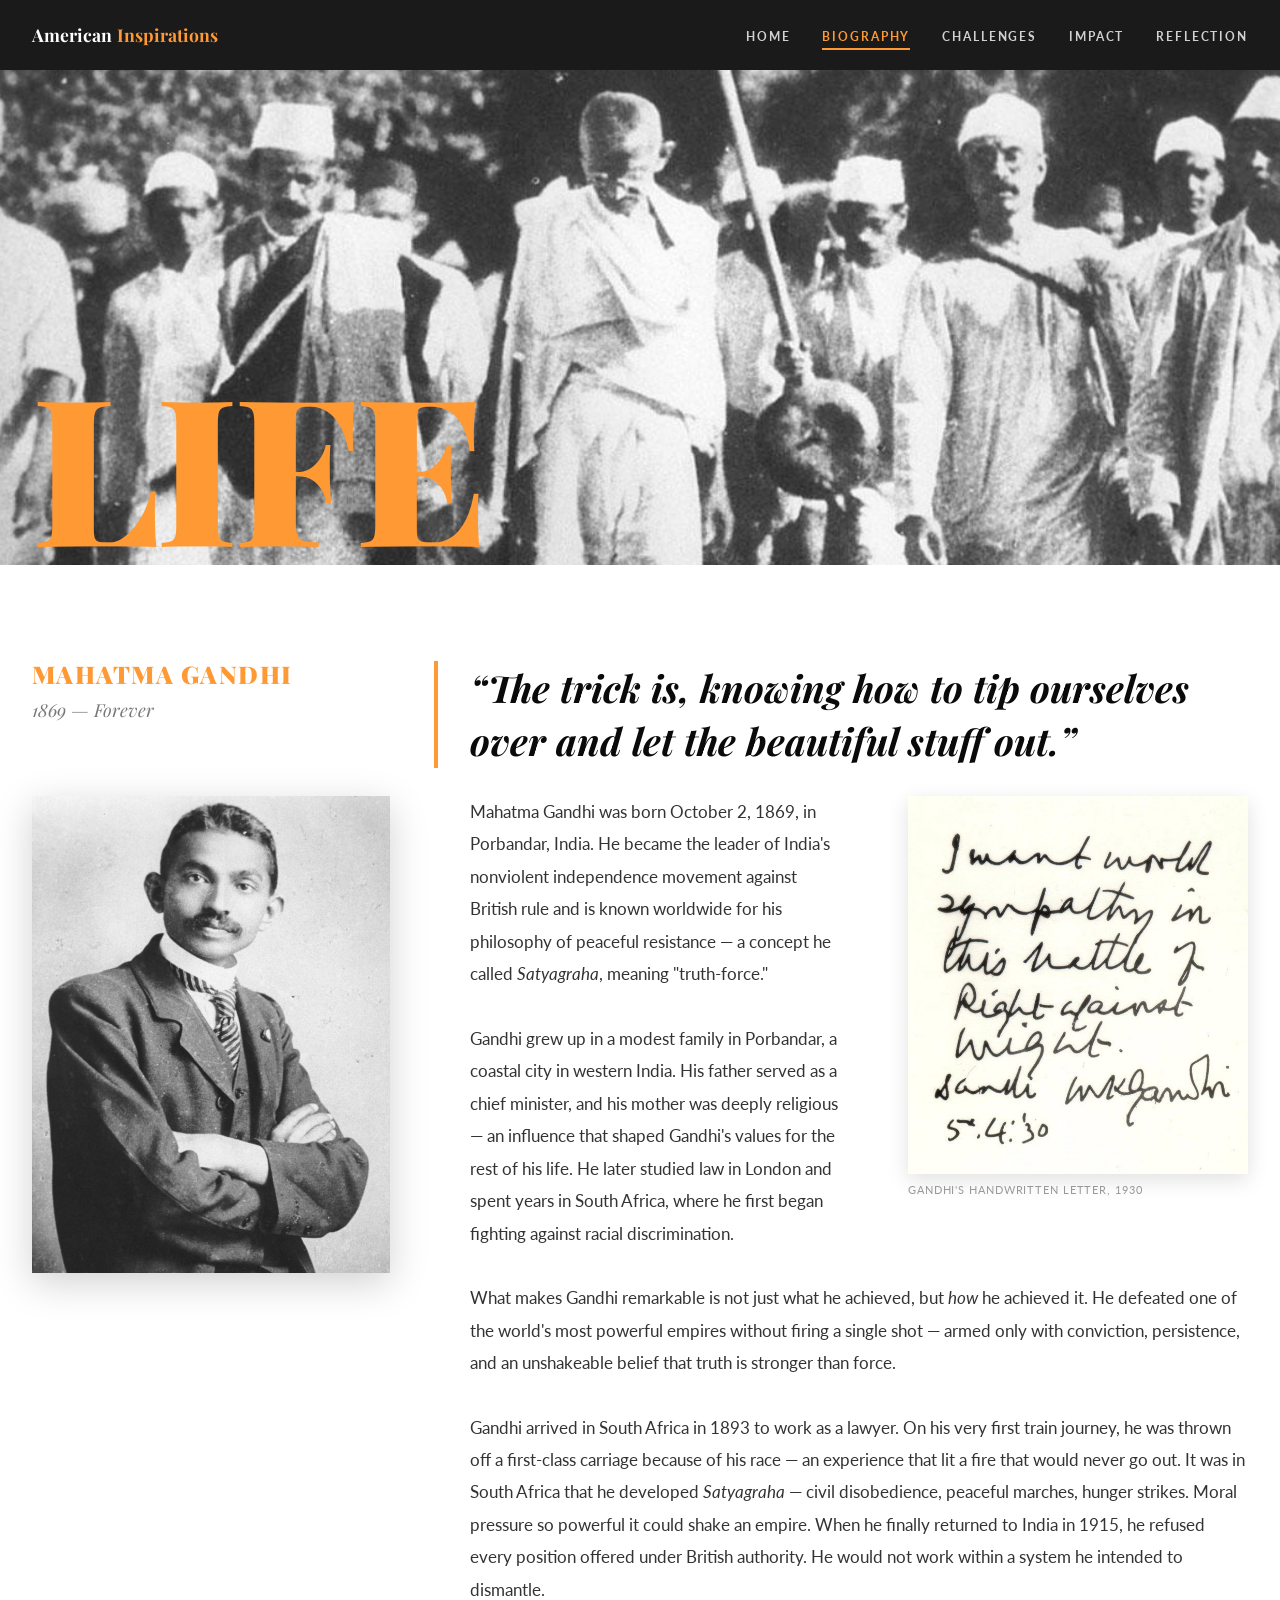
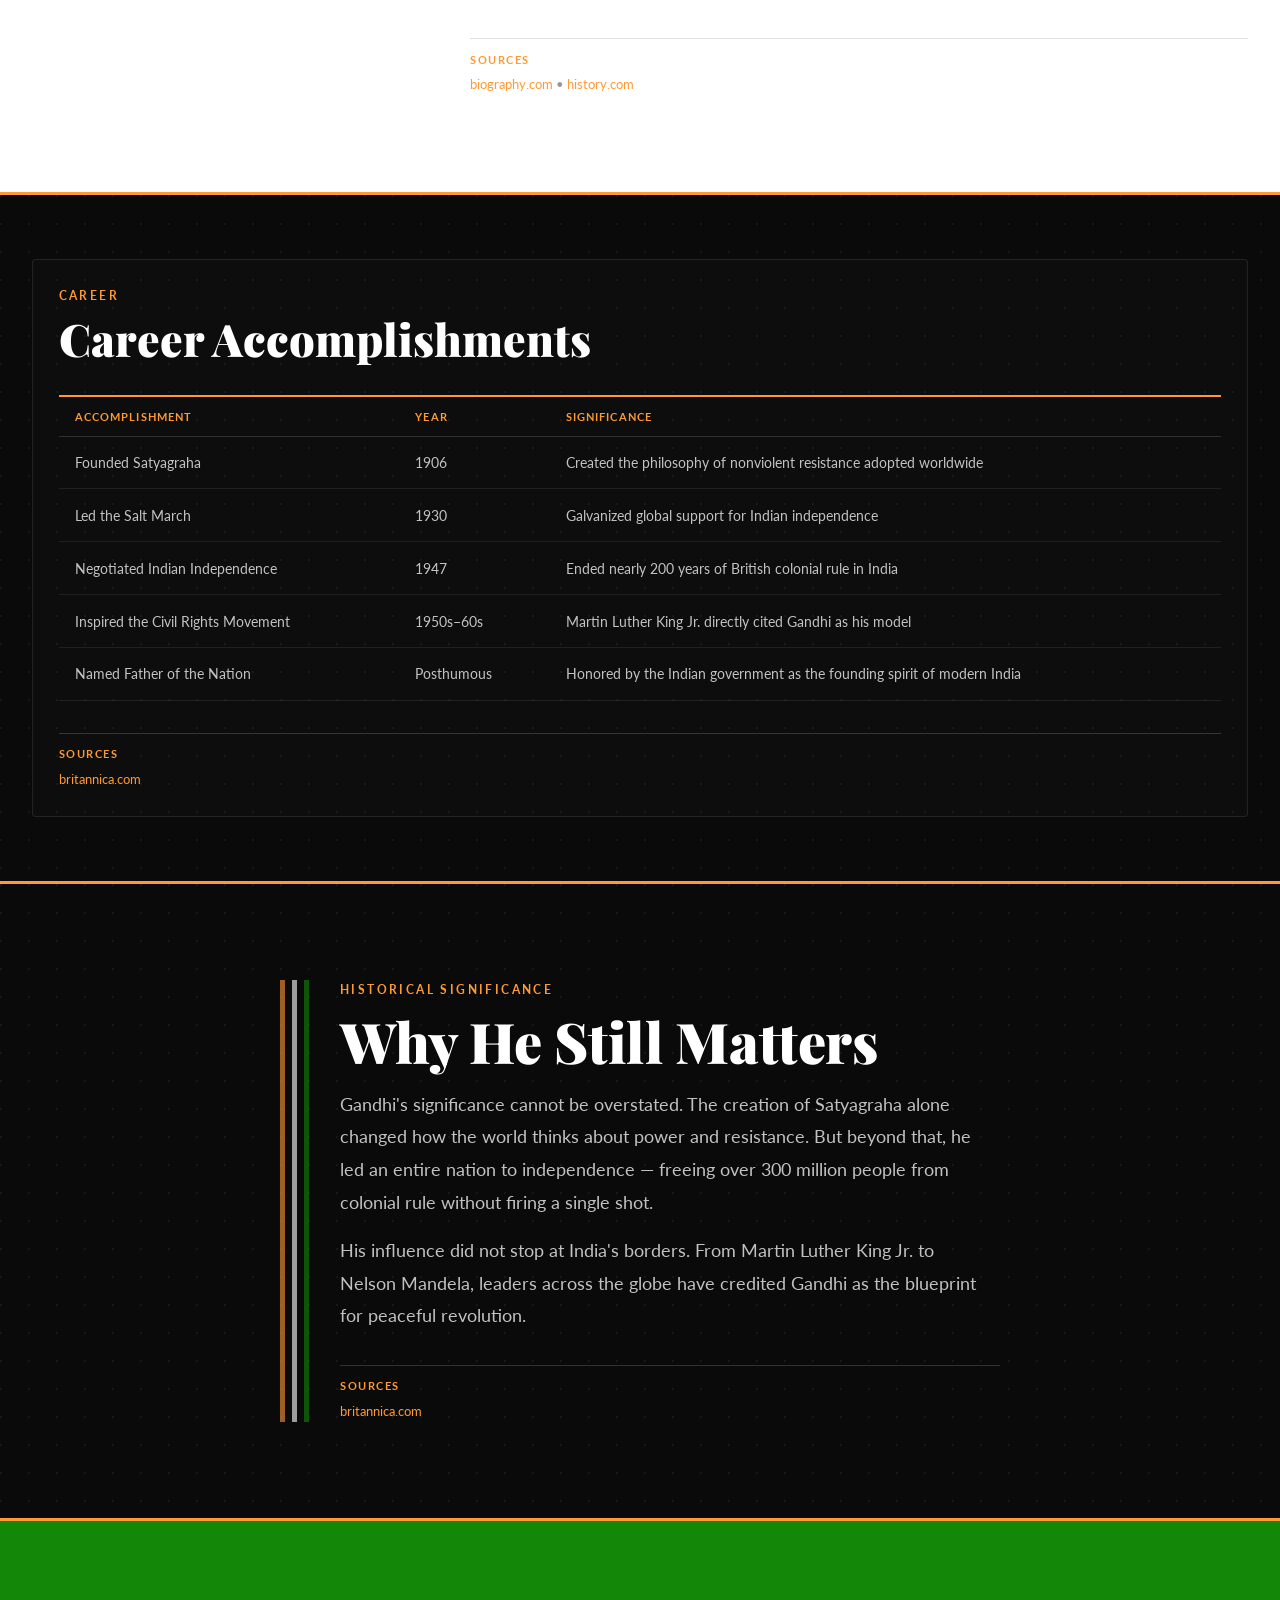
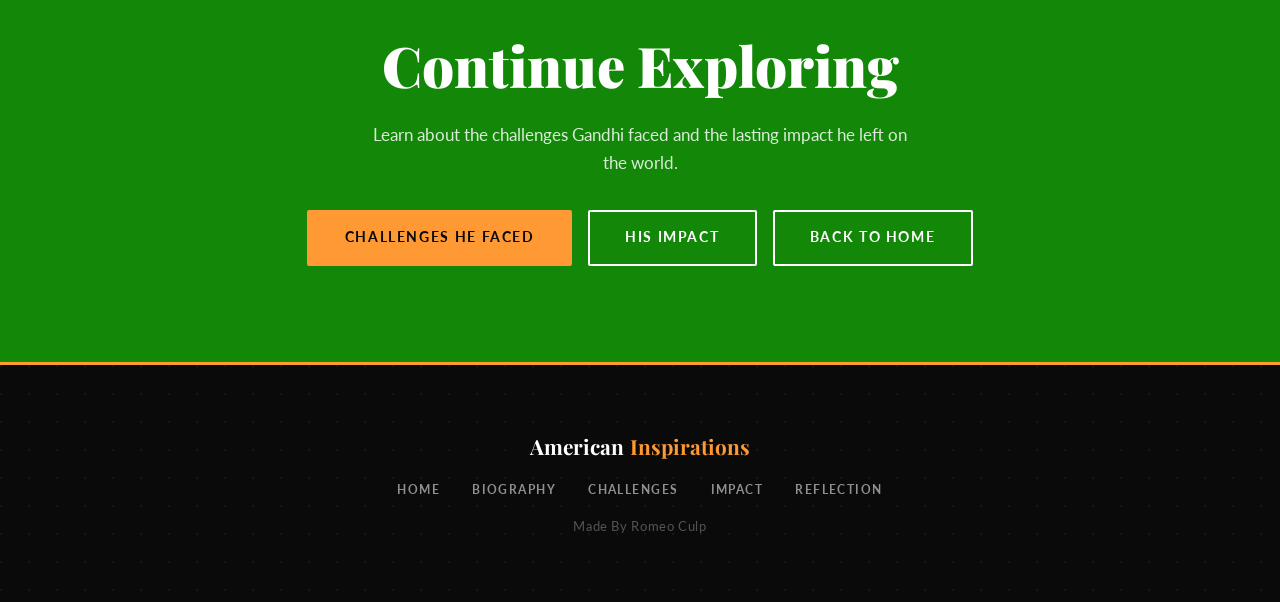
==== commit a4639255: "textures" ====
--- a/biography.html
+++ b/biography.html
@@ -15,10 +15,10 @@
 
   <!-- navbar -->
   <nav class="navbar" id="navbar">
-    <div class="nav-logo">
+    <a href="index.html" class="nav-logo" aria-label="American Inspirations — Home">
       <span class="nav-logo-main">American</span>
       <span class="nav-logo-accent">Inspirations</span>
-    </div>
+    </a>
     <button class="nav-toggle" id="navToggle" aria-label="Toggle navigation">
       <span></span><span></span><span></span>
     </button>
@@ -197,10 +197,10 @@
   <!-- footer -->
   <footer class="site-footer">
     <div class="footer-inner">
-      <div class="footer-logo">
+      <a href="index.html" class="footer-logo" aria-label="American Inspirations — Home">
         <span class="nav-logo-main">American</span>
         <span class="nav-logo-accent">Inspirations</span>
-      </div>
+      </a>
       <nav class="footer-nav" aria-label="Footer navigation">
         <a href="index.html">Home</a>
         <a href="biography.html">Biography</a>
--- a/style.css
+++ b/style.css
@@ -6,9 +6,13 @@
   --white        : #FFFFFF;
   --green        : #138808;
   --navy         : #000080;
-  --dark         : #0D0D0D;
-  --dark-mid     : #1A1A1A;
+  /* Single ink for dark UI — matches dotted panels site-wide */
+  --dark         : #0a0a0a;
+  --dark-mid     : #0a0a0a;
   --cream        : #FFFFFF;
+
+  --texture-dots: radial-gradient(circle at 1px 1px, rgba(255, 255, 255, 0.055) 1px, transparent 0);
+  --texture-dots-size: 28px 28px;
 
   --font-display : 'Playfair Display', Georgia, serif;
   --font-body    : 'Lato', Arial, sans-serif;
@@ -49,6 +53,34 @@
 ul  { list-style: none; }
 
 
+/* Dark surfaces: one ink + dot grain (single source of truth) */
+.why-section,
+.inspire-section,
+.form-section,
+.site-footer,
+.bio-section--dark,
+.bio-section--navy,
+.bio-significance,
+.ch-dark-section,
+.ch-prison-section,
+.ch-partition-section,
+.rf-lessons,
+.rf-inspire,
+.ch-hero,
+.rf-hero,
+.quote-right,
+.ch-split-img-wrap,
+.reflection-image,
+.imp-intro-img,
+.rf-admire-img-wrap,
+.opinion-pull,
+.rf-opinion-quote {
+  background-color: var(--dark);
+  background-image: var(--texture-dots);
+  background-size: var(--texture-dots-size);
+}
+
+
 .section-label {
   font-family: var(--font-body);
   font-weight: 700;
@@ -131,17 +163,22 @@
   justify-content: space-between;
   padding: 0 var(--space-md);
   height: var(--nav-height);
-  transition: background-color var(--transition-med), box-shadow var(--transition-med);
+  transition:
+    background-color var(--transition-med),
+    box-shadow var(--transition-med);
 }
 
 .bio-page .navbar,
 .reflection-page .navbar,
-.challenges-page .navbar {
-  background-color: var(--dark-mid);
+.challenges-page .navbar,
+.impact-page .navbar {
+  background-color: #1a1a1a;
+  background-image: none;
 }
 
 .navbar.scrolled {
-  background-color: var(--dark-mid);
+  background-color: #1a1a1a;
+  background-image: none;
   box-shadow: 0 2px 20px rgba(0, 0, 0, 0.5);
 }
 
@@ -149,6 +186,29 @@
   font-family: var(--font-display);
   font-size: 1.1rem;
   font-weight: 700;
+}
+
+a.nav-logo {
+  text-decoration: none;
+  color: inherit;
+  display: inline-flex;
+  align-items: baseline;
+  flex-wrap: wrap;
+  gap: 0;
+}
+
+a.nav-logo:hover .nav-logo-main {
+  color: rgba(255, 255, 255, 0.95);
+}
+
+a.nav-logo:hover .nav-logo-accent {
+  color: #ffad5c;
+}
+
+a.nav-logo:focus-visible {
+  outline: 2px solid var(--saffron);
+  outline-offset: 4px;
+  border-radius: 2px;
 }
 
 .nav-logo-main   { color: var(--white); }
@@ -208,12 +268,14 @@
   min-height: 600px;
   display: flex;
   align-items: center;
-  justify-content: center;
+  justify-content: flex-start;
   overflow: hidden;
   background-color: var(--dark);
-  background-image: url('images/gandhihero.jpg');
-  background-size: cover;
-  background-position: center top;
+  background-image: var(--texture-dots), url('images/gandhihero.jpg');
+  background-size: var(--texture-dots-size), cover;
+  background-position: 0 0, center top;
+  background-repeat: repeat, no-repeat;
+  padding: calc(var(--nav-height) + var(--space-md)) clamp(1rem, 4vw, 3.5rem) var(--space-lg);
 }
 
 .hero-overlay {
@@ -231,9 +293,10 @@
 .hero-content {
   position: relative;
   z-index: 2;
-  text-align: center;
-  padding: var(--space-md);
-  max-width: 900px;
+  text-align: left;
+  max-width: min(36rem, 100%);
+  margin-right: auto;
+  margin-left: 0;
   animation: heroFadeUp 1.2s ease both;
 }
 
@@ -289,7 +352,7 @@
   width: 60px;
   height: 2px;
   background: var(--saffron);
-  margin: var(--space-sm) auto;
+  margin: var(--space-sm) 0;
   animation: heroFadeUp 1.2s 0.5s ease both;
 }
 
@@ -385,7 +448,6 @@
 }
 
 .quote-right {
-  background-color: var(--dark-mid);
   overflow: hidden;
   display: flex;
   align-items: center;
@@ -407,9 +469,8 @@
 
 
 .form-section {
-  background-color: #05070a;
   padding: var(--space-xl) var(--space-md);
-  border-top: 1px solid rgba(255,153,51,0.2);
+  border-top: 3px solid var(--saffron);
 }
 
 .form-inner {
@@ -492,7 +553,7 @@
 }
 
 .form-group select option {
-  background-color: var(--dark-mid);
+  background-color: var(--dark);
   color: var(--white);
 }
 
@@ -501,7 +562,6 @@
   min-height: 130px;
 }
 
-/* radio buttons */
 .radio-group {
   display: flex;
   gap: var(--space-md);
@@ -586,7 +646,7 @@
   height: 22px;
   border-radius: 50%;
   background: var(--saffron);
-  border: 3px solid #05070a;
+  border: 3px solid var(--dark);
   box-shadow: 0 0 0 2px var(--saffron);
   cursor: pointer;
   transition: transform 0.15s ease;
@@ -602,7 +662,7 @@
   height: 22px;
   border-radius: 50%;
   background: var(--saffron);
-  border: 3px solid #05070a;
+  border: 3px solid var(--dark);
   box-shadow: 0 0 0 2px var(--saffron);
   cursor: pointer;
   transition: transform 0.15s ease;
@@ -621,7 +681,6 @@
   letter-spacing: 0.04em;
 }
 
-/* checkbox */
 .form-group--check { flex-direction: row; align-items: center; }
 
 .checkbox-option {
@@ -643,7 +702,6 @@
   cursor: pointer;
 }
 
-/* form submit button */
 .btn-form {
   align-self: flex-start;
   background-color: var(--saffron);
@@ -729,10 +787,10 @@
 
 
 .why-section {
-  background-color: var(--dark);
   position: relative;
   overflow: hidden;
   padding: var(--space-xl) var(--space-md);
+  border-top: 3px solid var(--saffron);
 }
 
 .why-flag-stripe          { position: absolute; top: 0; bottom: 0; width: 5px; opacity: 0.6; }
@@ -741,13 +799,13 @@
 .why-flag-stripe--green   { background: var(--green);   left: 24px; }
 
 .why-inner {
-  max-width: var(--max-width);
+  max-width: 720px;
   margin: 0 auto;
   padding-left: 60px;
   position: relative;
 }
 
-.why-content { max-width: 720px; }
+.why-content { max-width: 100%; }
 
 .why-heading {
   font-family: var(--font-display);
@@ -773,6 +831,7 @@
   flex-wrap: wrap;
   background-color: var(--navy);
   padding: var(--space-lg) var(--space-md);
+  border-top: 3px solid var(--saffron);
 }
 
 .fact-card {
@@ -811,6 +870,7 @@
   background-color: var(--green);
   padding: var(--space-xl) var(--space-md);
   text-align: center;
+  border-top: 3px solid var(--saffron);
 }
 
 .cta-heading {
@@ -839,7 +899,6 @@
 
 
 .site-footer {
-  background-color: var(--dark);
   padding: var(--space-lg) var(--space-md);
   border-top: 3px solid var(--saffron);
 }
@@ -857,6 +916,28 @@
   font-family: var(--font-display);
   font-size: 1.3rem;
   font-weight: 700;
+}
+
+a.footer-logo {
+  text-decoration: none;
+  color: inherit;
+  display: inline-flex;
+  align-items: baseline;
+  flex-wrap: wrap;
+}
+
+a.footer-logo:hover .nav-logo-main {
+  color: rgba(255, 255, 255, 0.95);
+}
+
+a.footer-logo:hover .nav-logo-accent {
+  color: #ffad5c;
+}
+
+a.footer-logo:focus-visible {
+  outline: 2px solid var(--saffron);
+  outline-offset: 4px;
+  border-radius: 2px;
 }
 
 .footer-nav {
@@ -894,7 +975,6 @@
   opacity: 1;
   transform: translateY(0);
 }
-
 
 
 .editorial-banner {
@@ -1067,10 +1147,11 @@
 
 
 .bio-section { padding: var(--space-lg) var(--space-md); }
-.bio-section--dark { background-color: var(--dark); }
+.bio-section--dark {
+  border-top: 3px solid var(--saffron);
+}
 .bio-section--navy {
-  background-color: #05070a;
-  border-top: 1px solid rgba(255, 255, 255, 0.05);
+  border-top: 3px solid var(--saffron);
 }
 
 .bio-section-inner--full {
@@ -1114,15 +1195,14 @@
 
 
 .bio-significance {
-  background-color: #05070a;
   position: relative;
   overflow: hidden;
   padding: var(--space-xl) var(--space-md);
-  border-top: 1px solid rgba(255, 153, 51, 0.25);
+  border-top: 3px solid var(--saffron);
 }
 
 .bio-sig-inner {
-  max-width: var(--max-width);
+  max-width: 720px;
   margin: 0 auto;
   padding-left: 60px;
   position: relative;
@@ -1142,12 +1222,6 @@
 .editorial-section-title--light { color: var(--white); }
 
 
-/* navbar always dark on challenges page */
-.challenges-page .navbar {
-  background-color: var(--dark-mid);
-}
-
-
 .ch-hero {
   position: relative;
   width: 100%;
@@ -1157,7 +1231,6 @@
   margin-top: var(--nav-height);
   display: flex;
   align-items: flex-end;
-  background-color: var(--dark);
 }
 
 .ch-hero-img {
@@ -1240,7 +1313,6 @@
 .ch-split-img-wrap {
   position: relative;
   overflow: hidden;
-  background-color: var(--dark-mid);
 }
 
 .ch-split-img {
@@ -1322,10 +1394,10 @@
 
 
 .ch-dark-section {
-  background-color: var(--dark);
   position: relative;
   overflow: hidden;
   padding: var(--space-xl) var(--space-md);
+  border-top: 3px solid var(--saffron);
 }
 
 .ch-dark-inner {
@@ -1349,7 +1421,6 @@
   margin-top: 0;
 }
 
-/* key event cards — 2x2 grid replacing the timeline */
 .ch-event-grid {
   display: grid;
   grid-template-columns: 1fr 1fr;
@@ -1390,9 +1461,8 @@
 
 
 .ch-prison-section {
-  background-color: #05070a;
   padding: var(--space-xl) var(--space-md);
-  border-top: 1px solid rgba(255,153,51,0.2);
+  border-top: 3px solid var(--saffron);
 }
 
 .ch-prison-inner {
@@ -1459,6 +1529,7 @@
 .ch-criticism-section {
   background-color: var(--cream);
   padding: var(--space-xl) var(--space-md);
+  border-top: 3px solid var(--saffron);
 }
 
 .ch-criticism-inner {
@@ -1509,9 +1580,8 @@
 
 
 .ch-partition-section {
-  background-color: var(--dark);
   padding: var(--space-xl) var(--space-md);
-  border-top: 1px solid rgba(255,153,51,0.2);
+  border-top: 3px solid var(--saffron);
 }
 
 .ch-partition-inner {
@@ -1584,11 +1654,302 @@
 }
 
 
-/* ============================================================
-   REFLECTION PAGE — all missing styles added here
-   ============================================================ */
-
-/* Banner (matches editorial-banner on bio page) */
+.rf-hero {
+  position: relative;
+  width: 100%;
+  height: 100vh;
+  min-height: 600px;
+  overflow: hidden;
+  margin-top: var(--nav-height);
+  display: flex;
+  align-items: flex-end;
+}
+
+.rf-hero-img {
+  position: absolute;
+  inset: 0;
+  width: 100%;
+  height: 100%;
+  object-fit: cover;
+  object-position: center top;
+  opacity: 0.5;
+  display: block;
+}
+
+.rf-hero-overlay {
+  position: absolute;
+  inset: 0;
+  background: linear-gradient(
+    to top,
+    rgba(0,0,0,0.95) 0%,
+    rgba(0,0,0,0.55) 55%,
+    rgba(0,0,0,0.2) 100%
+  );
+}
+
+.rf-hero-content {
+  position: relative;
+  z-index: 2;
+  padding: var(--space-xl) var(--space-lg);
+  max-width: 760px;
+  animation: heroFadeUp 1.2s ease both;
+}
+
+.rf-hero-label {
+  font-size: 0.72rem;
+  font-weight: 700;
+  letter-spacing: 0.25em;
+  text-transform: uppercase;
+  color: var(--saffron);
+  margin-bottom: var(--space-sm);
+}
+
+.rf-hero-heading {
+  font-family: var(--font-display);
+  font-size: clamp(2.5rem, 6vw, 5rem);
+  font-weight: 900;
+  color: var(--white);
+  line-height: 1.05;
+  margin-bottom: var(--space-sm);
+}
+
+.rf-hero-sub {
+  font-size: 1rem;
+  color: rgba(255,255,255,0.55);
+  letter-spacing: 0.05em;
+}
+
+.rf-hero-scroll {
+  position: absolute;
+  bottom: 2rem;
+  right: var(--space-lg);
+  z-index: 2;
+  display: flex;
+  flex-direction: column;
+  align-items: center;
+  gap: 6px;
+}
+
+.rf-hero-scroll-line {
+  display: block;
+  width: 1px;
+  height: 60px;
+  background: linear-gradient(to bottom, var(--saffron), transparent);
+  animation: scrollPulse 2s ease-in-out infinite;
+}
+
+@keyframes scrollPulse {
+  0%, 100% { opacity: 0.3; transform: scaleY(0.6); transform-origin: top; }
+  50%       { opacity: 1;   transform: scaleY(1);   }
+}
+
+.rf-heading {
+  font-family: var(--font-display);
+  font-size: clamp(2rem, 4.5vw, 3.2rem);
+  font-weight: 900;
+  color: var(--dark);
+  line-height: 1.1;
+  margin-bottom: var(--space-md);
+}
+
+.rf-heading--light { color: var(--white); }
+
+.rf-body {
+  font-size: 1.05rem;
+  color: #333;
+  line-height: 1.85;
+  margin-bottom: var(--space-sm);
+}
+
+.rf-admire {
+  display: grid;
+  grid-template-columns: 1fr 1fr;
+  min-height: 600px;
+  background-color: var(--white);
+}
+
+.rf-admire-text {
+  padding: var(--space-xl) var(--space-lg);
+  display: flex;
+  flex-direction: column;
+  justify-content: center;
+  border-right: 1px solid #ebebeb;
+}
+
+.rf-admire-img-wrap {
+  position: relative;
+  overflow: hidden;
+}
+
+.rf-admire-img {
+  width: 100%;
+  height: 100%;
+  object-fit: cover;
+  display: block;
+  opacity: 0.82;
+  transition: transform var(--transition-slow), opacity var(--transition-slow);
+}
+
+.rf-admire-img-wrap:hover .rf-admire-img {
+  transform: scale(1.04);
+  opacity: 1;
+}
+
+.rf-admire-quote {
+  position: absolute;
+  bottom: 0;
+  left: 0;
+  right: 0;
+  background: linear-gradient(to top, rgba(0,0,0,0.85), transparent);
+  padding: var(--space-lg) var(--space-md) var(--space-md);
+  font-family: var(--font-display);
+  font-style: italic;
+  font-size: 1.1rem;
+  font-weight: 700;
+  color: var(--white);
+  line-height: 1.4;
+}
+
+.rf-admire-qmark {
+  display: block;
+  font-size: 3rem;
+  line-height: 0.5;
+  color: var(--saffron);
+  margin-bottom: var(--space-sm);
+}
+
+.rf-lessons {
+  padding: var(--space-xl) var(--space-md);
+  border-top: 3px solid var(--saffron);
+}
+
+.rf-lessons-inner {
+  max-width: var(--max-width);
+  margin: 0 auto;
+}
+
+.rf-lessons-header {
+  margin-bottom: var(--space-lg);
+  padding-bottom: var(--space-md);
+  border-bottom: 1px solid rgba(255,255,255,0.1);
+}
+
+.rf-lesson-row {
+  display: grid;
+  grid-template-columns: 80px 80px 1fr;
+  gap: var(--space-md);
+  align-items: center;
+  padding: var(--space-md) 0;
+  border-bottom: 1px solid rgba(255,255,255,0.08);
+  transition: background-color var(--transition-fast);
+}
+
+.rf-lesson-row:first-of-type { border-top: 1px solid rgba(255,255,255,0.08); }
+
+.rf-lesson-num {
+  font-family: var(--font-display);
+  font-size: 2.5rem;
+  font-weight: 900;
+  color: rgba(255,153,51,0.35);
+  line-height: 1;
+  letter-spacing: -0.02em;
+}
+
+.rf-lesson-icon-wrap {
+  display: flex;
+  align-items: center;
+  justify-content: center;
+}
+
+.rf-lesson-icon {
+  width: 52px;
+  height: 52px;
+  object-fit: contain;
+  display: block;
+}
+
+.rf-lesson-title {
+  font-family: var(--font-display);
+  font-size: 1.4rem;
+  font-weight: 700;
+  color: var(--white);
+  margin-bottom: 0.35rem;
+}
+
+.rf-lesson-text {
+  font-size: 0.95rem;
+  color: rgba(255,255,255,0.6);
+  line-height: 1.7;
+}
+
+.rf-inspire {
+  padding: var(--space-xl) var(--space-md);
+  border-top: 3px solid var(--saffron);
+}
+
+.rf-inspire-inner {
+  max-width: var(--max-width);
+  margin: 0 auto;
+  padding-left: 60px;
+  position: relative;
+}
+
+.rf-inspire-grid {
+  display: grid;
+  grid-template-columns: 1fr 1fr;
+  gap: var(--space-xl);
+  align-items: start;
+}
+
+.rf-opinion {
+  background-color: var(--white);
+  padding: var(--space-xl) var(--space-md);
+  border-top: 3px solid var(--saffron);
+}
+
+.rf-opinion-inner {
+  max-width: var(--max-width);
+  margin: 0 auto;
+  display: grid;
+  grid-template-columns: 1fr 1fr;
+  gap: var(--space-xl);
+  align-items: start;
+}
+
+.rf-opinion-quote {
+  font-family: var(--font-display);
+  font-size: clamp(1.4rem, 2.8vw, 2rem);
+  font-style: italic;
+  font-weight: 700;
+  color: var(--white);
+  line-height: 1.5;
+  position: relative;
+  padding: var(--space-md);
+  margin: 0;
+}
+
+.rf-oq-mark {
+  display: block;
+  font-size: 5rem;
+  line-height: 0.6;
+  color: var(--saffron);
+  margin-bottom: var(--space-sm);
+  font-style: normal;
+}
+
+.rf-oq-cite {
+  display: block;
+  font-family: var(--font-body);
+  font-size: 0.72rem;
+  font-style: normal;
+  font-weight: 700;
+  letter-spacing: 0.15em;
+  text-transform: uppercase;
+  color: var(--saffron);
+  margin-top: var(--space-md);
+}
+
+
 .reflection-banner {
   position: relative;
   width: 100%;
@@ -1602,7 +1963,7 @@
   width: 100%;
   height: 100%;
   object-fit: cover;
-  object-position: center top;
+  object-position: center;
   display: block;
 }
 
@@ -1619,24 +1980,21 @@
   letter-spacing: -0.02em;
 }
 
-/* What I Admire — image left / text right split */
 .reflection-split {
   display: grid;
   grid-template-columns: 1fr 1fr;
-  min-height: 520px;
+  min-height: 500px;
   background-color: var(--white);
 }
 
 .reflection-image {
   overflow: hidden;
-  background-color: var(--dark-mid);
 }
 
 .reflection-img {
   width: 100%;
   height: 100%;
   object-fit: cover;
-  object-position: center top;
   display: block;
   opacity: 0.88;
   transition: transform var(--transition-slow), opacity var(--transition-slow);
@@ -1647,133 +2005,117 @@
   opacity: 1;
 }
 
+.reflection-mark {
+  display: none;
+  visibility: hidden;
+  width: 0;
+  height: 0;
+  overflow: hidden;
+}
+
 .reflection-right {
   padding: var(--space-xl) var(--space-lg);
   display: flex;
   flex-direction: column;
   justify-content: center;
   position: relative;
-  overflow: hidden;
-}
-
-.reflection-mark {
-  font-family: var(--font-display);
-  font-size: 14rem;
-  line-height: 0.6;
-  color: rgba(255, 153, 51, 0.1);
-  position: absolute;
-  top: var(--space-md);
-  left: var(--space-md);
-  pointer-events: none;
-  user-select: none;
-  z-index: 0;
+  border-left: 1px solid #ebebeb;
 }
 
 .section-label-light {
   font-family: var(--font-body);
   font-weight: 700;
-  font-size: 0.75rem;
+  font-size: 0.85rem;
   letter-spacing: 0.2em;
   text-transform: uppercase;
   color: var(--saffron);
-  margin-bottom: var(--space-xs);
-  position: relative;
-  z-index: 1;
+  margin-bottom: var(--space-sm);
 }
 
 .reflection-paragraph {
-  font-size: clamp(1.15rem, 1.6vw, 1.45rem);
-  color: #333;
-  line-height: 1.9;
-  position: relative;
-  z-index: 1;
-  max-width: 48ch;
-}
-
-/* Lessons Learned header */
+  font-size: clamp(1.1rem, 1.6vw, 1.5rem);
+  color: #222;
+  line-height: 1.8;
+  font-family: var(--font-body);
+  font-style: normal;
+  font-weight: 400;
+}
+
 .lessons-header {
-  background-color: var(--dark);
-  padding: var(--space-lg) var(--space-md) var(--space-md);
-  text-align: center;
+  text-align: left;
+  max-width: var(--max-width);
+  margin: 0 auto;
+  padding: var(--space-lg) var(--space-md) var(--space-sm);
+  background-color: var(--cream);
 }
 
 .lessons-header h2 {
   font-family: var(--font-display);
-  font-size: clamp(2rem, 5vw, 3.5rem);
+  font-size: clamp(2rem, 4vw, 3rem);
   font-weight: 900;
-  color: var(--white);
-  line-height: 1.1;
-}
-
-/* Lessons cards grid */
+  color: var(--dark);
+}
+
 .lessons-section {
   display: grid;
   grid-template-columns: repeat(3, 1fr);
-  background-color: var(--dark);
-  padding: 0 var(--space-md) var(--space-xl);
-  gap: var(--space-sm);
+  gap: var(--space-md);
   max-width: var(--max-width);
   margin: 0 auto;
-  width: 100%;
-  /* make the section itself full-width */
-  max-width: 100%;
-  box-sizing: border-box;
+  padding: var(--space-md) var(--space-md) var(--space-xl);
+  background-color: var(--cream);
 }
 
 .lesson-card {
-  background-color: rgba(255, 255, 255, 0.04);
-  border: 1px solid rgba(255, 153, 51, 0.18);
+  display: flex;
+  flex-direction: column;
+  align-items: center;
+  text-align: center;
   padding: var(--space-lg) var(--space-md);
-  text-align: center;
+  background-color: var(--white);
+  border-top: 4px solid var(--saffron);
+  box-shadow: 0 8px 24px rgba(0, 0, 0, 0.07);
 }
 
 .lesson-icon-img {
-  width: 64px;
-  height: 64px;
+  width: 56px;
+  height: 56px;
   object-fit: contain;
-  margin: 0 auto var(--space-sm);
-  display: block;
-  opacity: 0.85;
-  filter: brightness(0) invert(1) sepia(1) saturate(3) hue-rotate(5deg);
+  margin-bottom: var(--space-md);
 }
 
 .lesson-card h3 {
   font-family: var(--font-display);
-  font-size: 1.5rem;
-  font-weight: 700;
-  color: var(--white);
+  font-size: 1.3rem;
+  font-weight: 700;
+  color: var(--dark);
   margin-bottom: var(--space-xs);
 }
 
 .lesson-card p {
   font-size: 0.95rem;
-  color: rgba(255, 255, 255, 0.6);
+  color: #555;
   line-height: 1.75;
 }
 
-/* How He Inspires Today */
 .inspire-section {
-  background-color: var(--dark);
   position: relative;
   overflow: hidden;
   padding: var(--space-xl) var(--space-md);
-  border-top: 1px solid rgba(255, 153, 51, 0.2);
+  border-top: 3px solid var(--saffron);
 }
 
 .inspire-inner {
-  max-width: var(--max-width);
+  max-width: 720px;
   margin: 0 auto;
   padding-left: 60px;
   position: relative;
 }
 
-/* Personal Opinion */
 .opinion-section {
   background-color: var(--white);
   padding: var(--space-xl) var(--space-md);
-  position: relative;
-  overflow: hidden;
-  border-top: 5px solid var(--saffron);
+  border-top: 3px solid var(--saffron);
 }
 
 .opinion-inner {
@@ -1783,53 +2125,37 @@
 
 .opinion-heading {
   font-family: var(--font-display);
-  font-size: clamp(2.5rem, 6vw, 4.5rem);
+  font-size: clamp(2rem, 4.5vw, 3.2rem);
   font-weight: 900;
   color: var(--dark);
-  line-height: 1.05;
-  margin-bottom: var(--space-lg);
-  text-align: left;
-  max-width: 14ch;
+  line-height: 1.1;
+  margin-bottom: var(--space-md);
 }
 
 .opinion-grid {
   display: grid;
   grid-template-columns: 1fr 1fr;
   gap: var(--space-xl);
-  align-items: center;
+  align-items: start;
 }
 
 .opinion-body {
   font-size: 1.05rem;
-  color: #444;
-  line-height: 1.9;
+  color: #333;
+  line-height: 1.85;
   margin-bottom: var(--space-sm);
 }
 
-/* Quote — saffron-accented, no dark box */
 .opinion-pull {
   font-family: var(--font-display);
-  font-size: clamp(1.5rem, 2.5vw, 2.1rem);
+  font-size: clamp(1.2rem, 2.2vw, 1.6rem);
   font-style: italic;
   font-weight: 700;
-  color: var(--dark);
-  background: none;
-  border: none;
-  padding: var(--space-md) 0 var(--space-md) var(--space-md);
+  color: var(--white);
+  padding: var(--space-lg) var(--space-md);
   margin: 0;
-  line-height: 1.45;
-  border-left: 5px solid var(--saffron);
-}
-
-.opinion-pull::before {
-  content: '\201C';
-  display: block;
-  font-family: var(--font-display);
-  font-size: 5rem;
-  line-height: 0.5;
-  color: var(--saffron);
-  margin-bottom: var(--space-sm);
-  font-style: normal;
+  line-height: 1.5;
+  border-left: 4px solid var(--saffron);
 }
 
 .opinion-pull cite {
@@ -1838,14 +2164,13 @@
   font-size: 0.72rem;
   font-style: normal;
   font-weight: 700;
-  letter-spacing: 0.18em;
+  letter-spacing: 0.15em;
   text-transform: uppercase;
   color: var(--saffron);
   margin-top: var(--space-md);
 }
 
 
-/* RESPONSIVE */
 @media (max-width: 1024px) {
   .intro-section    { grid-template-columns: 1fr; gap: var(--space-md); }
   .intro-text-col   { padding-right: 0; }
@@ -1854,7 +2179,7 @@
   .quote-right      { min-height: 300px; }
   .fact-divider     { display: none; }
   .facts-strip      { gap: var(--space-sm); }
-  
+
   .mag-inner {
     grid-template-columns: 1fr;
     grid-template-rows: none;
@@ -1899,13 +2224,16 @@
   .ch-partition-stat   { flex: 1; min-width: 140px; }
   .ch-event-grid { grid-template-columns: 1fr; }
 
-  /* reflection responsive */
-  .reflection-split    { grid-template-columns: 1fr; }
-  .reflection-image    { min-height: 420px; }
-  .reflection-right    { padding: var(--space-lg) var(--space-md); }
-  .lessons-section     { grid-template-columns: 1fr; max-width: 600px; margin-inline: auto; padding-inline: var(--space-md); }
-  .opinion-grid        { grid-template-columns: 1fr; }
-  .inspire-inner       { padding-left: 40px; }
+  .rf-admire        { grid-template-columns: 1fr; }
+  .rf-admire-img-wrap { min-height: 400px; }
+  .rf-inspire-grid  { grid-template-columns: 1fr; gap: var(--space-md); }
+  .rf-opinion-inner { grid-template-columns: 1fr; gap: var(--space-md); }
+  .rf-lesson-row    { grid-template-columns: 60px 60px 1fr; }
+
+  .reflection-split  { grid-template-columns: 1fr; }
+  .reflection-image  { min-height: 400px; }
+  .lessons-section   { grid-template-columns: 1fr; max-width: 480px; }
+  .opinion-grid      { grid-template-columns: 1fr; gap: var(--space-md); }
 }
 
 
@@ -1920,7 +2248,8 @@
     position: absolute;
     top: var(--nav-height);
     left: 0; right: 0;
-    background-color: var(--dark-mid);
+    background-color: #1a1a1a;
+    background-image: none;
     padding: var(--space-sm) var(--space-md) var(--space-md);
     gap: var(--space-sm);
     border-top: 2px solid var(--saffron);
@@ -1934,11 +2263,11 @@
 
   .quote-left         { padding: var(--space-lg) var(--space-sm); }
   .quote-text         { font-size: 1.4rem; }
-  
+
   .intro-photos-col   { height: 300px; }
   .photo-frame--top    { width: 80%; }
   .photo-frame--bottom { width: 70%; }
-  
+
   .form-row--two      { grid-template-columns: 1fr; }
   .why-inner          { padding-left: 40px; }
   .cta-buttons        { flex-direction: column; align-items: center; }
@@ -1958,11 +2287,15 @@
   .ch-prison-grid      { grid-template-columns: 1fr; }
   .ch-crit-grid        { grid-template-columns: 1fr; }
 
-  /* reflection mobile */
-  .reflection-banner   { height: 40vh; }
-  .reflection-right    { padding: var(--space-lg) var(--space-md); }
-  .lessons-section     { grid-template-columns: 1fr; padding-bottom: var(--space-lg); }
-  .inspire-inner       { padding-left: 40px; }
+  .rf-hero-content    { padding: var(--space-lg) var(--space-md); }
+  .rf-admire-text     { padding: var(--space-lg) var(--space-md); }
+  .rf-inspire-inner   { padding-left: 40px; }
+  .rf-lesson-row      { grid-template-columns: 50px 50px 1fr; gap: var(--space-sm); }
+  .rf-lesson-num      { font-size: 1.8rem; }
+  .rf-lesson-icon     { width: 40px; height: 40px; }
+
+  .reflection-right   { padding: var(--space-lg) var(--space-md); }
+  .inspire-inner      { padding-left: 40px; }
 }
 
 
@@ -1973,4 +2306,97 @@
   .fact-card         { padding: var(--space-sm); }
   .radio-group       { flex-direction: column; gap: var(--space-sm); }
   .btn-form          { width: 100%; text-align: center; }
+}
+
+
+.imp-intro {
+  display: grid;
+  grid-template-columns: 1fr 1fr;
+  min-height: 580px;
+  background-color: var(--white);
+}
+
+.imp-intro-text {
+  padding: var(--space-xl) var(--space-lg);
+  display: flex;
+  flex-direction: column;
+  justify-content: center;
+  border-right: 1px solid #ebebeb;
+}
+
+.imp-intro-img {
+  overflow: hidden;
+}
+
+.imp-img {
+  width: 100%;
+  height: 100%;
+  object-fit: cover;
+  display: block;
+  opacity: 0.88;
+  transition: transform var(--transition-slow), opacity var(--transition-slow);
+}
+
+.imp-intro-img:hover .imp-img {
+  transform: scale(1.04);
+  opacity: 1;
+}
+
+.imp-heading {
+  font-family: var(--font-display);
+  font-size: clamp(2rem, 4.5vw, 3.5rem);
+  font-weight: 900;
+  color: var(--dark);
+  line-height: 1.1;
+  margin-bottom: var(--space-md);
+}
+
+.imp-body {
+  font-size: 1.05rem;
+  color: #333;
+  line-height: 1.85;
+  margin-bottom: var(--space-sm);
+}
+
+.imp-mlk-quote {
+  margin-top: var(--space-lg);
+  padding-left: var(--space-md);
+  border-left: 4px solid var(--saffron);
+  font-family: var(--font-display);
+  font-size: clamp(1.15rem, 2vw, 1.5rem);
+  font-style: italic;
+  font-weight: 700;
+  color: var(--white);
+  line-height: 1.5;
+}
+
+.imp-quote-mark {
+  display: block;
+  font-size: 3.5rem;
+  line-height: 0.5;
+  color: var(--saffron);
+  margin-bottom: var(--space-sm);
+  font-style: normal;
+}
+
+.imp-mlk-quote cite {
+  display: block;
+  font-family: var(--font-body);
+  font-size: 0.72rem;
+  font-style: normal;
+  font-weight: 700;
+  letter-spacing: 0.15em;
+  text-transform: uppercase;
+  color: var(--saffron);
+  margin-top: var(--space-sm);
+}
+
+@media (max-width: 1024px) {
+  .imp-intro { grid-template-columns: 1fr; }
+  .imp-intro-img { min-height: 400px; }
+  .imp-intro-text { padding: var(--space-lg) var(--space-md); border-right: none; }
+}
+
+@media (max-width: 768px) {
+  .imp-intro-text { padding: var(--space-lg) var(--space-md); }
 }
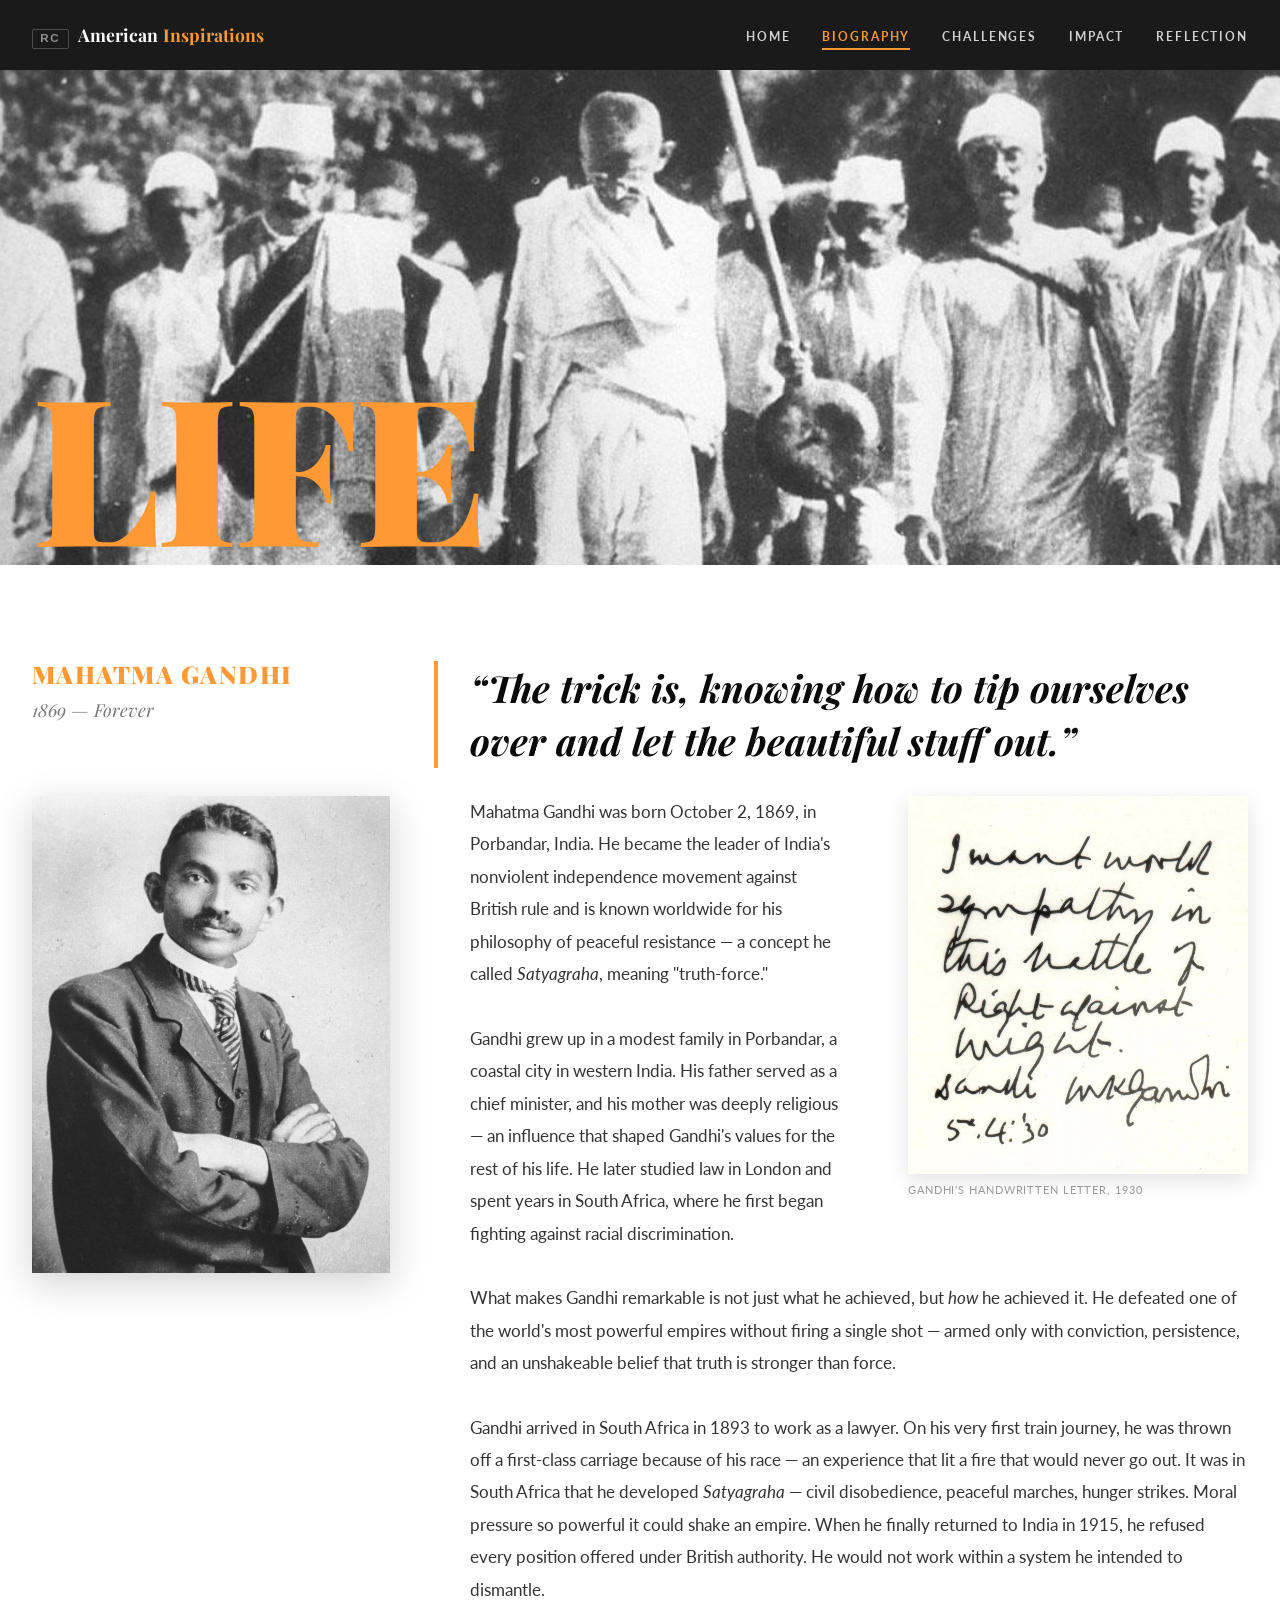
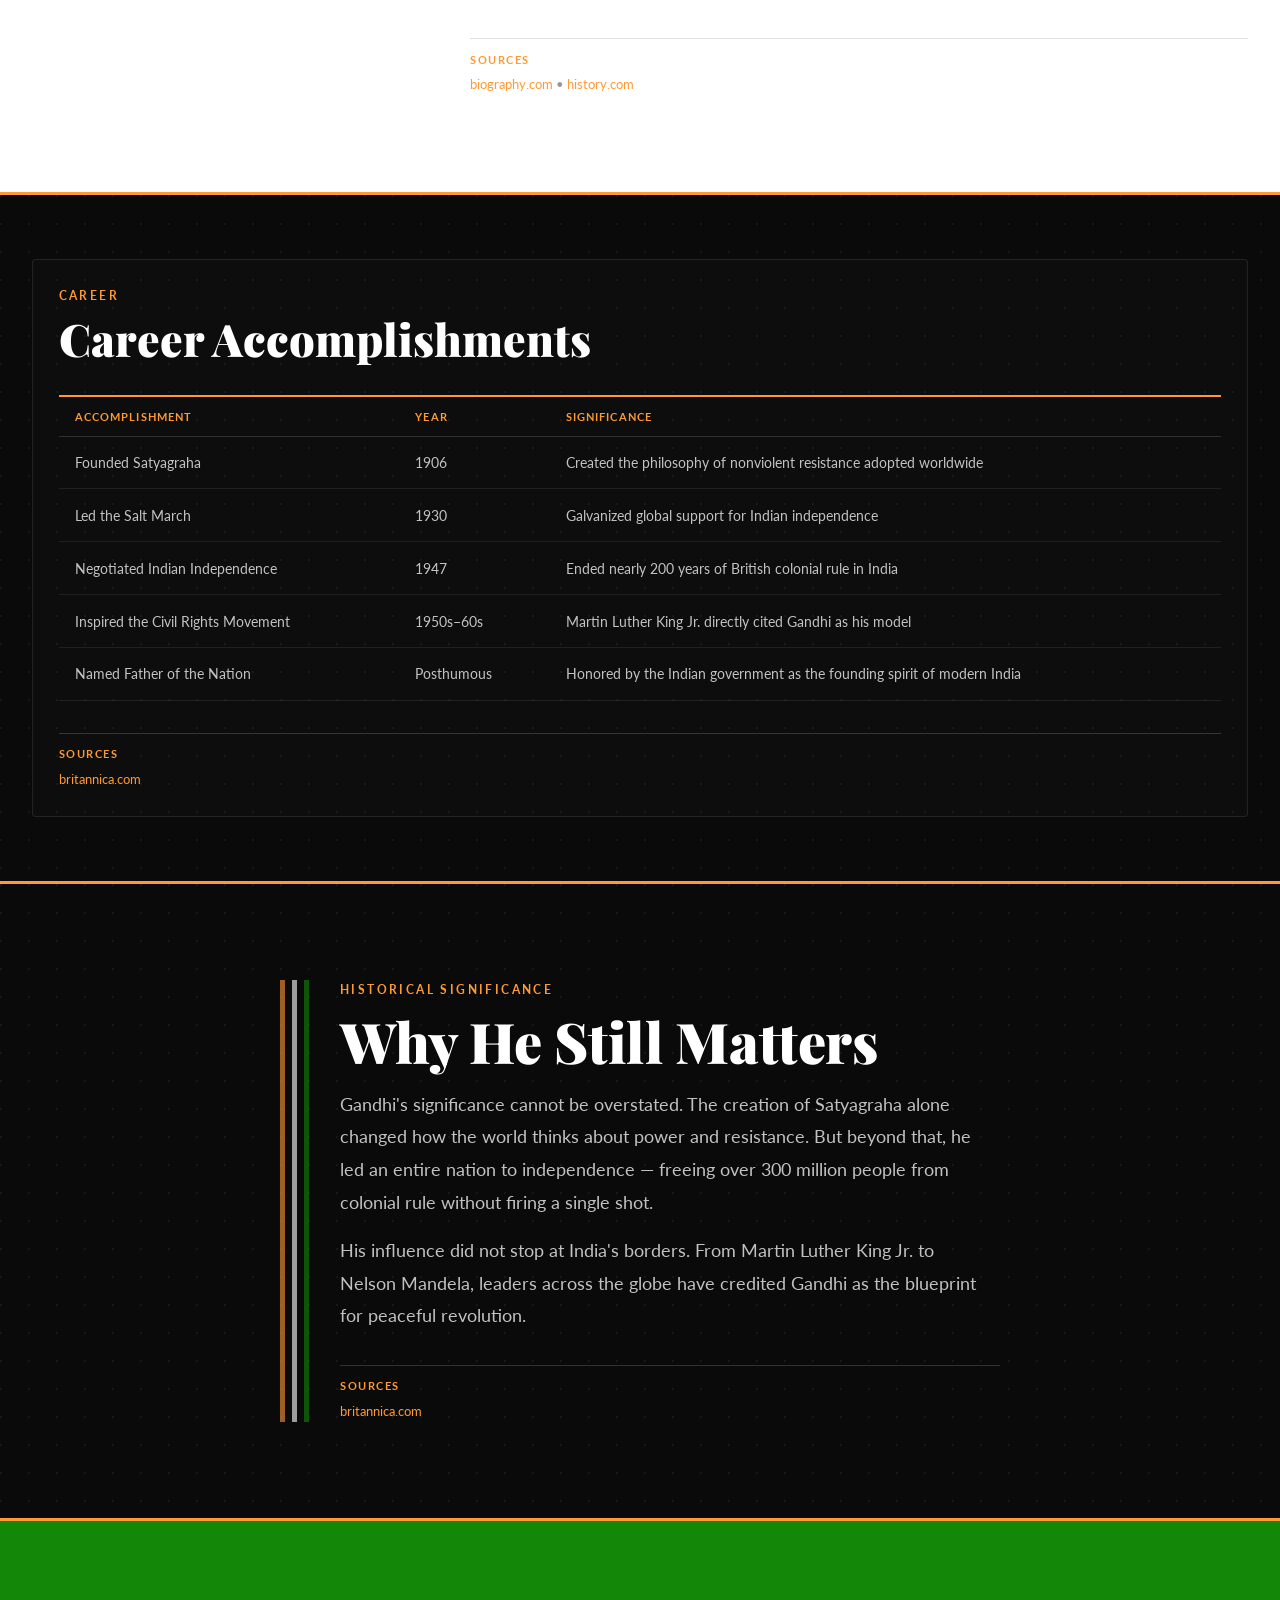
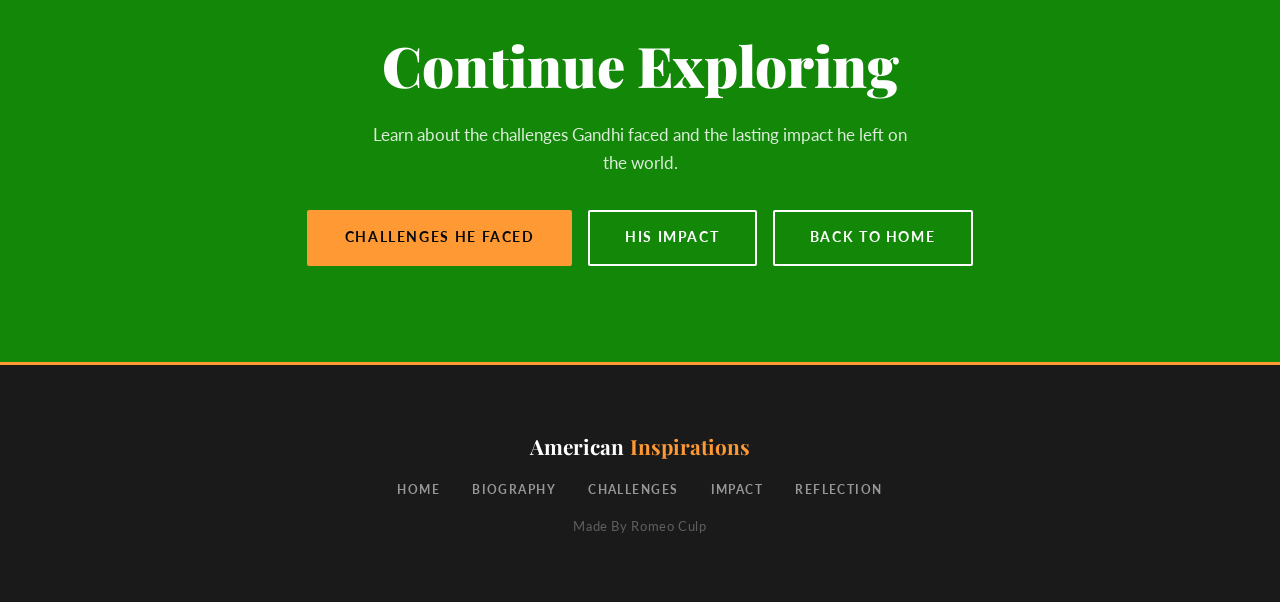
==== commit d57cb1d6: "Video" ====
--- a/biography.html
+++ b/biography.html
@@ -1,10 +1,13 @@
 <!DOCTYPE html>
+<!-- American Inspirations — hand-coded capstone (RC) -->
 <html lang="en">
 <head>
-  <!-- biography page — mahatma gandhi -->
+  <!-- Biography: Mahatma Gandhi -->
   <meta charset="UTF-8" />
   <meta name="viewport" content="width=device-width, initial-scale=1.0" />
-  <title>Father of the Nation | Mahatma Gandhi</title>
+  <meta name="description" content="American Inspirations (RC): biography of Mahatma Gandhi — life events, accomplishments, and historical significance." />
+  <meta name="keywords" content="RC, American Inspirations, Gandhi biography, Porbandar, Satyagraha, independence" />
+  <title>RC — American Inspirations | Biography</title>
   <link rel="icon" type="image/x-icon" href="images/GANDHIII.png">
   <link rel="preconnect" href="https://fonts.googleapis.com" />
   <link rel="preconnect" href="https://fonts.gstatic.com" crossorigin />
@@ -15,7 +18,8 @@
 
   <!-- navbar -->
   <nav class="navbar" id="navbar">
-    <a href="index.html" class="nav-logo" aria-label="American Inspirations — Home">
+    <a href="index.html" class="nav-logo" aria-label="RC — American Inspirations, home">
+      <span class="nav-logo-initials">RC</span>
       <span class="nav-logo-main">American</span>
       <span class="nav-logo-accent">Inspirations</span>
     </a>
--- a/style.css
+++ b/style.css
@@ -1,3 +1,6 @@
+/* American Inspirations — external stylesheet (hand-coded capstone, RC)
+   Sections: variables, layout, components, page-specific, media queries */
+
 /* variables */
 
 :root {
@@ -14,6 +17,9 @@
   --texture-dots: radial-gradient(circle at 1px 1px, rgba(255, 255, 255, 0.055) 1px, transparent 0);
   --texture-dots-size: 28px 28px;
 
+  /* Flat bars (nav, mobile menu, footer) — no dot texture */
+  --bar-surface: #1a1a1a;
+
   --font-display : 'Playfair Display', Georgia, serif;
   --font-body    : 'Lato', Arial, sans-serif;
 
@@ -29,6 +35,38 @@
   --transition-fast : 0.2s ease;
   --transition-med  : 0.4s ease;
   --transition-slow : 0.7s ease;
+}
+
+
+/* ID selectors (rubric): in-page targets clear fixed navbar */
+#home {
+  scroll-margin-top: var(--nav-height);
+}
+
+#quote {
+  scroll-margin-top: var(--nav-height);
+}
+
+#impact-video-heading {
+  margin-bottom: var(--space-sm);
+}
+
+/* Animated <img> (rubric): subtle brightness pulse on homepage collage */
+@keyframes img-animated-glow {
+  0%, 100% { filter: brightness(1) saturate(1); }
+  50%       { filter: brightness(1.1) saturate(1.06); }
+}
+
+.img-animated {
+  animation: img-animated-glow 4.5s ease-in-out infinite;
+  will-change: filter;
+}
+
+@media (prefers-reduced-motion: reduce) {
+  .img-animated {
+    animation: none;
+    filter: none;
+  }
 }
 
 
@@ -57,7 +95,6 @@
 .why-section,
 .inspire-section,
 .form-section,
-.site-footer,
 .bio-section--dark,
 .bio-section--navy,
 .bio-significance,
@@ -172,12 +209,12 @@
 .reflection-page .navbar,
 .challenges-page .navbar,
 .impact-page .navbar {
-  background-color: #1a1a1a;
+  background-color: var(--bar-surface);
   background-image: none;
 }
 
 .navbar.scrolled {
-  background-color: #1a1a1a;
+  background-color: var(--bar-surface);
   background-image: none;
   box-shadow: 0 2px 20px rgba(0, 0, 0, 0.5);
 }
@@ -209,6 +246,24 @@
   outline: 2px solid var(--saffron);
   outline-offset: 4px;
   border-radius: 2px;
+}
+
+.nav-logo-initials {
+  font-family: var(--font-body);
+  font-weight: 900;
+  font-size: 0.72rem;
+  letter-spacing: 0.16em;
+  color: rgba(255, 255, 255, 0.52);
+  margin-right: 0.55rem;
+  padding: 0.2rem 0.45rem;
+  border: 1px solid rgba(255, 255, 255, 0.22);
+  border-radius: 2px;
+  line-height: 1;
+}
+
+a.nav-logo:hover .nav-logo-initials {
+  color: rgba(255, 255, 255, 0.82);
+  border-color: rgba(255, 153, 51, 0.45);
 }
 
 .nav-logo-main   { color: var(--white); }
@@ -899,6 +954,8 @@
 
 
 .site-footer {
+  background-color: var(--bar-surface);
+  background-image: none;
   padding: var(--space-lg) var(--space-md);
   border-top: 3px solid var(--saffron);
 }
@@ -2248,7 +2305,7 @@
     position: absolute;
     top: var(--nav-height);
     left: 0; right: 0;
-    background-color: #1a1a1a;
+    background-color: var(--bar-surface);
     background-image: none;
     padding: var(--space-sm) var(--space-md) var(--space-md);
     gap: var(--space-sm);
@@ -2358,6 +2415,51 @@
   margin-bottom: var(--space-sm);
 }
 
+/* Impact page: embedded video (capstone — video or audio) */
+.video-section {
+  background-color: #fafafa;
+  padding: var(--space-xl) var(--space-md);
+  border-top: 3px solid var(--saffron);
+}
+
+.video-section-inner {
+  max-width: 900px;
+  margin: 0 auto;
+}
+
+.video-section-lead {
+  font-size: 1.05rem;
+  color: #444;
+  line-height: 1.75;
+  margin-bottom: var(--space-md);
+  max-width: 52ch;
+}
+
+.video-embed-wrap {
+  position: relative;
+  width: 100%;
+  aspect-ratio: 16 / 9;
+  border-radius: 4px;
+  overflow: hidden;
+  box-shadow: 0 18px 44px rgba(0, 0, 0, 0.14);
+  background-color: #000;
+}
+
+.video-embed {
+  position: absolute;
+  inset: 0;
+  width: 100%;
+  height: 100%;
+  border: 0;
+}
+
+.video-section-credit {
+  font-size: 0.8rem;
+  color: #666;
+  margin-top: var(--space-sm);
+  line-height: 1.55;
+}
+
 .imp-mlk-quote {
   margin-top: var(--space-lg);
   padding-left: var(--space-md);
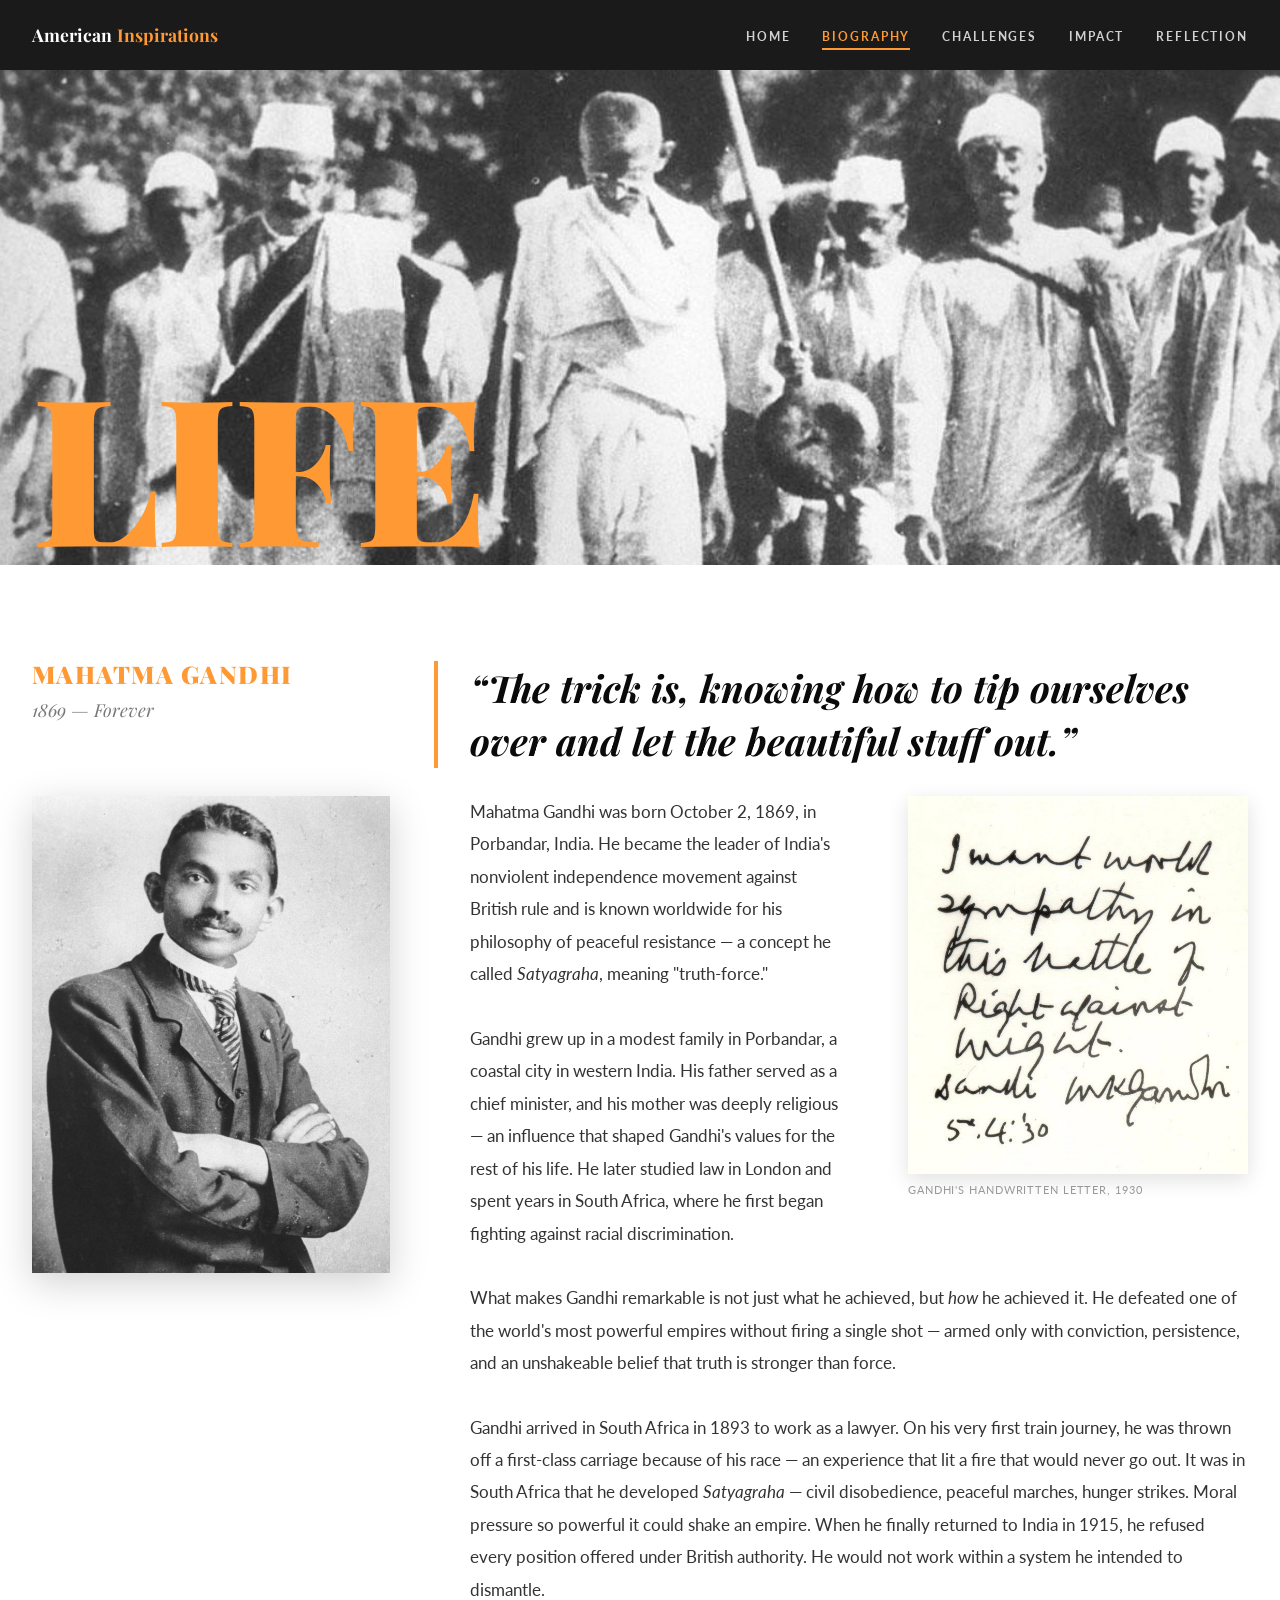
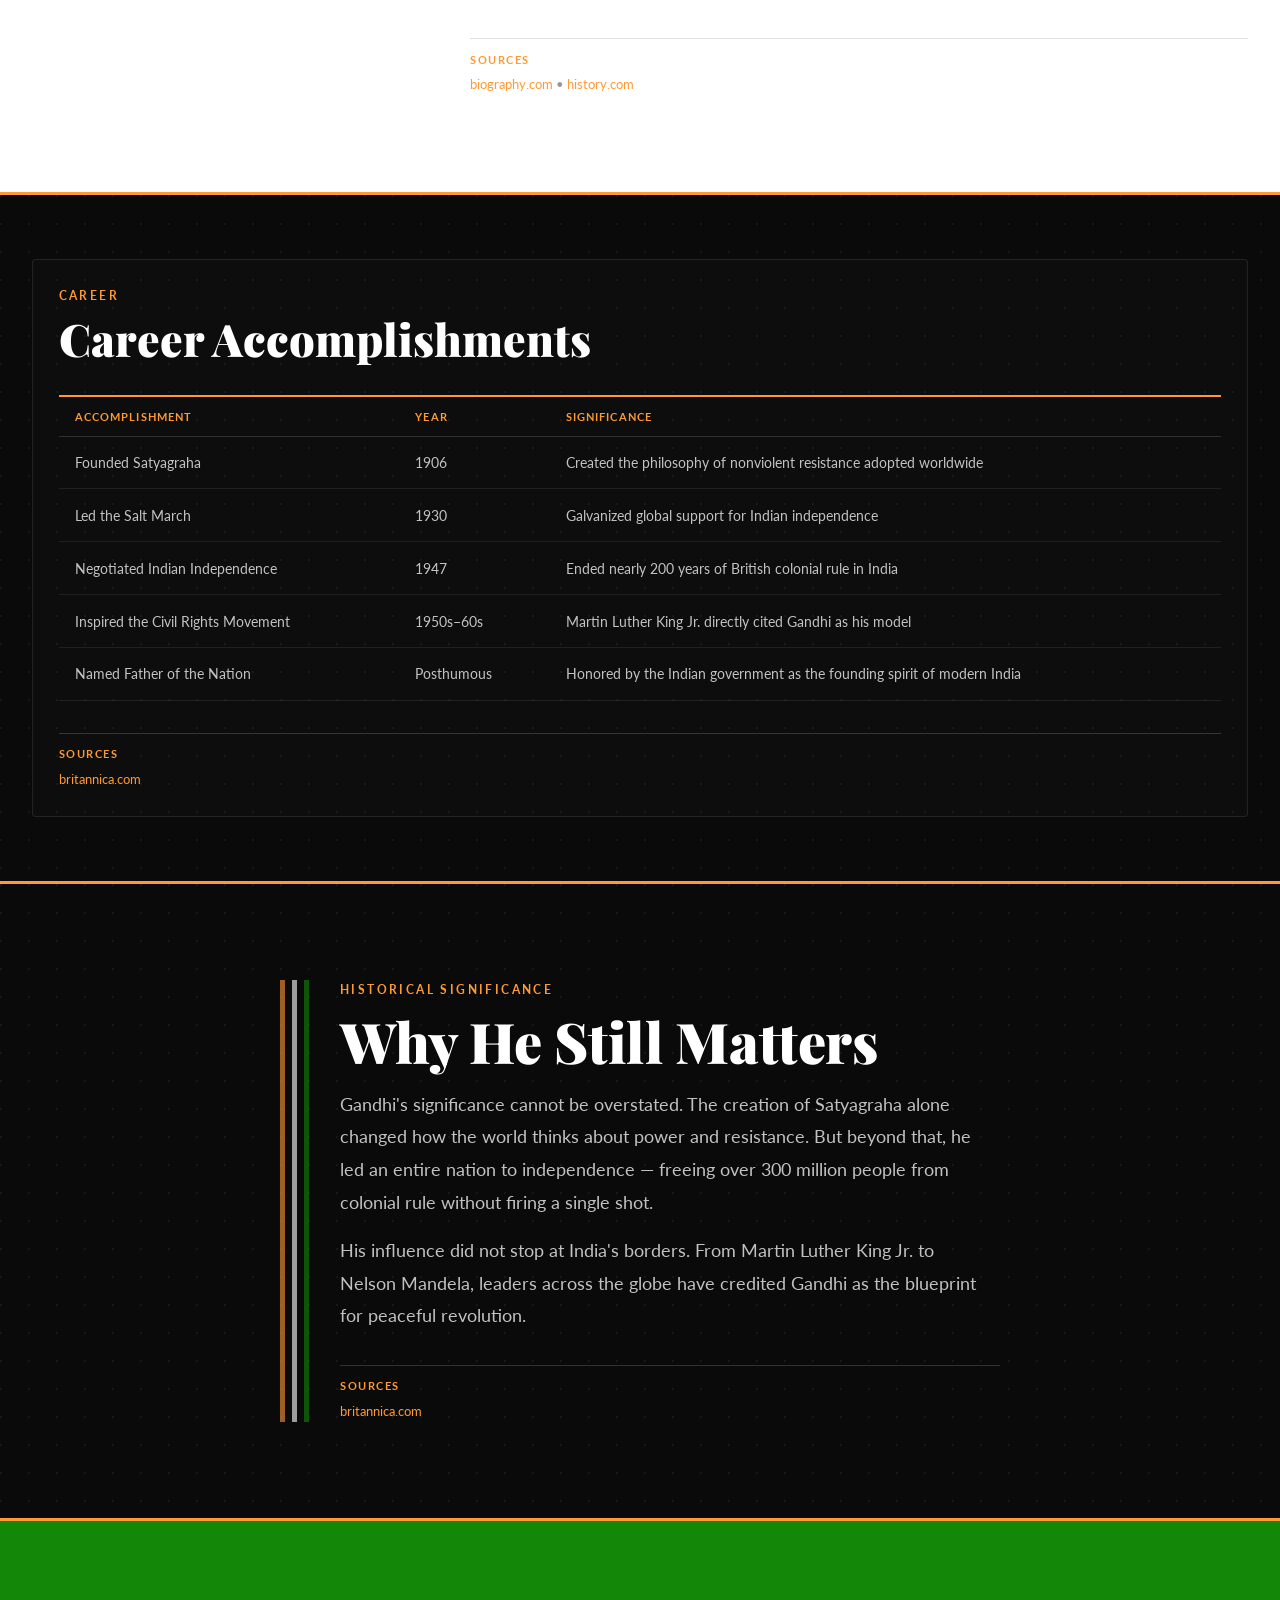
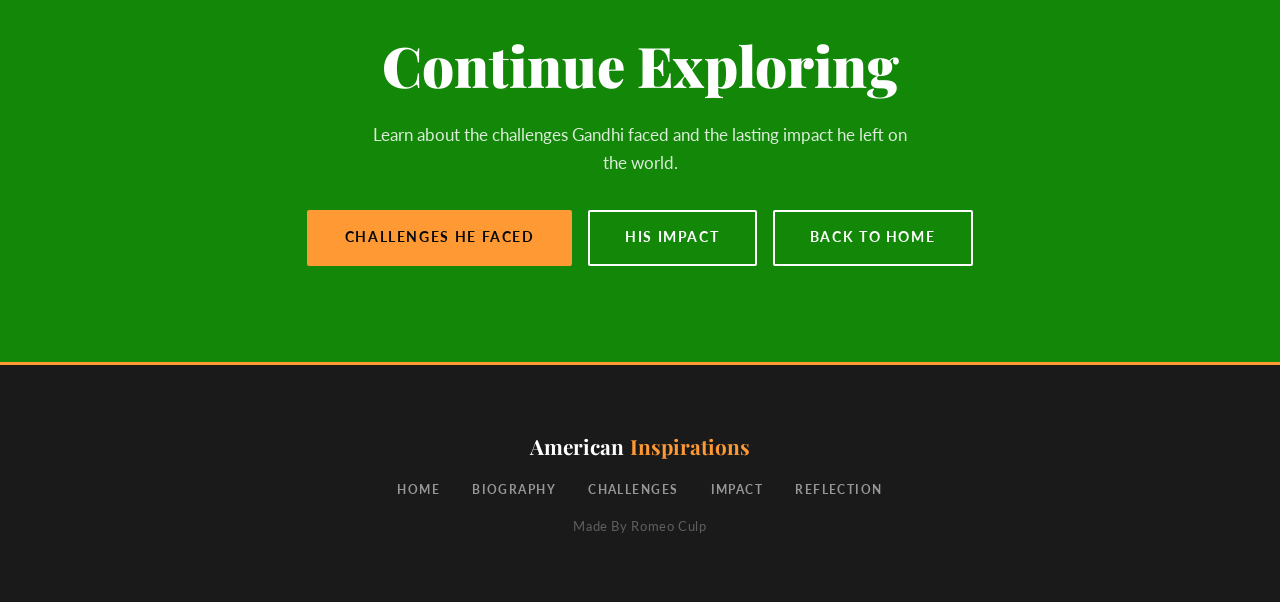
==== commit b7992126: "bruh" ====
--- a/biography.html
+++ b/biography.html
@@ -7,7 +7,7 @@
   <meta name="viewport" content="width=device-width, initial-scale=1.0" />
   <meta name="description" content="American Inspirations (RC): biography of Mahatma Gandhi — life events, accomplishments, and historical significance." />
   <meta name="keywords" content="RC, American Inspirations, Gandhi biography, Porbandar, Satyagraha, independence" />
-  <title>RC — American Inspirations | Biography</title>
+  <title>Father Of A Nation | Mahatma Gandhi</title>
   <link rel="icon" type="image/x-icon" href="images/GANDHIII.png">
   <link rel="preconnect" href="https://fonts.googleapis.com" />
   <link rel="preconnect" href="https://fonts.gstatic.com" crossorigin />
@@ -18,8 +18,7 @@
 
   <!-- navbar -->
   <nav class="navbar" id="navbar">
-    <a href="index.html" class="nav-logo" aria-label="RC — American Inspirations, home">
-      <span class="nav-logo-initials">RC</span>
+    <a href="index.html" class="nav-logo" aria-label="American Inspirations, home">
       <span class="nav-logo-main">American</span>
       <span class="nav-logo-accent">Inspirations</span>
     </a>
